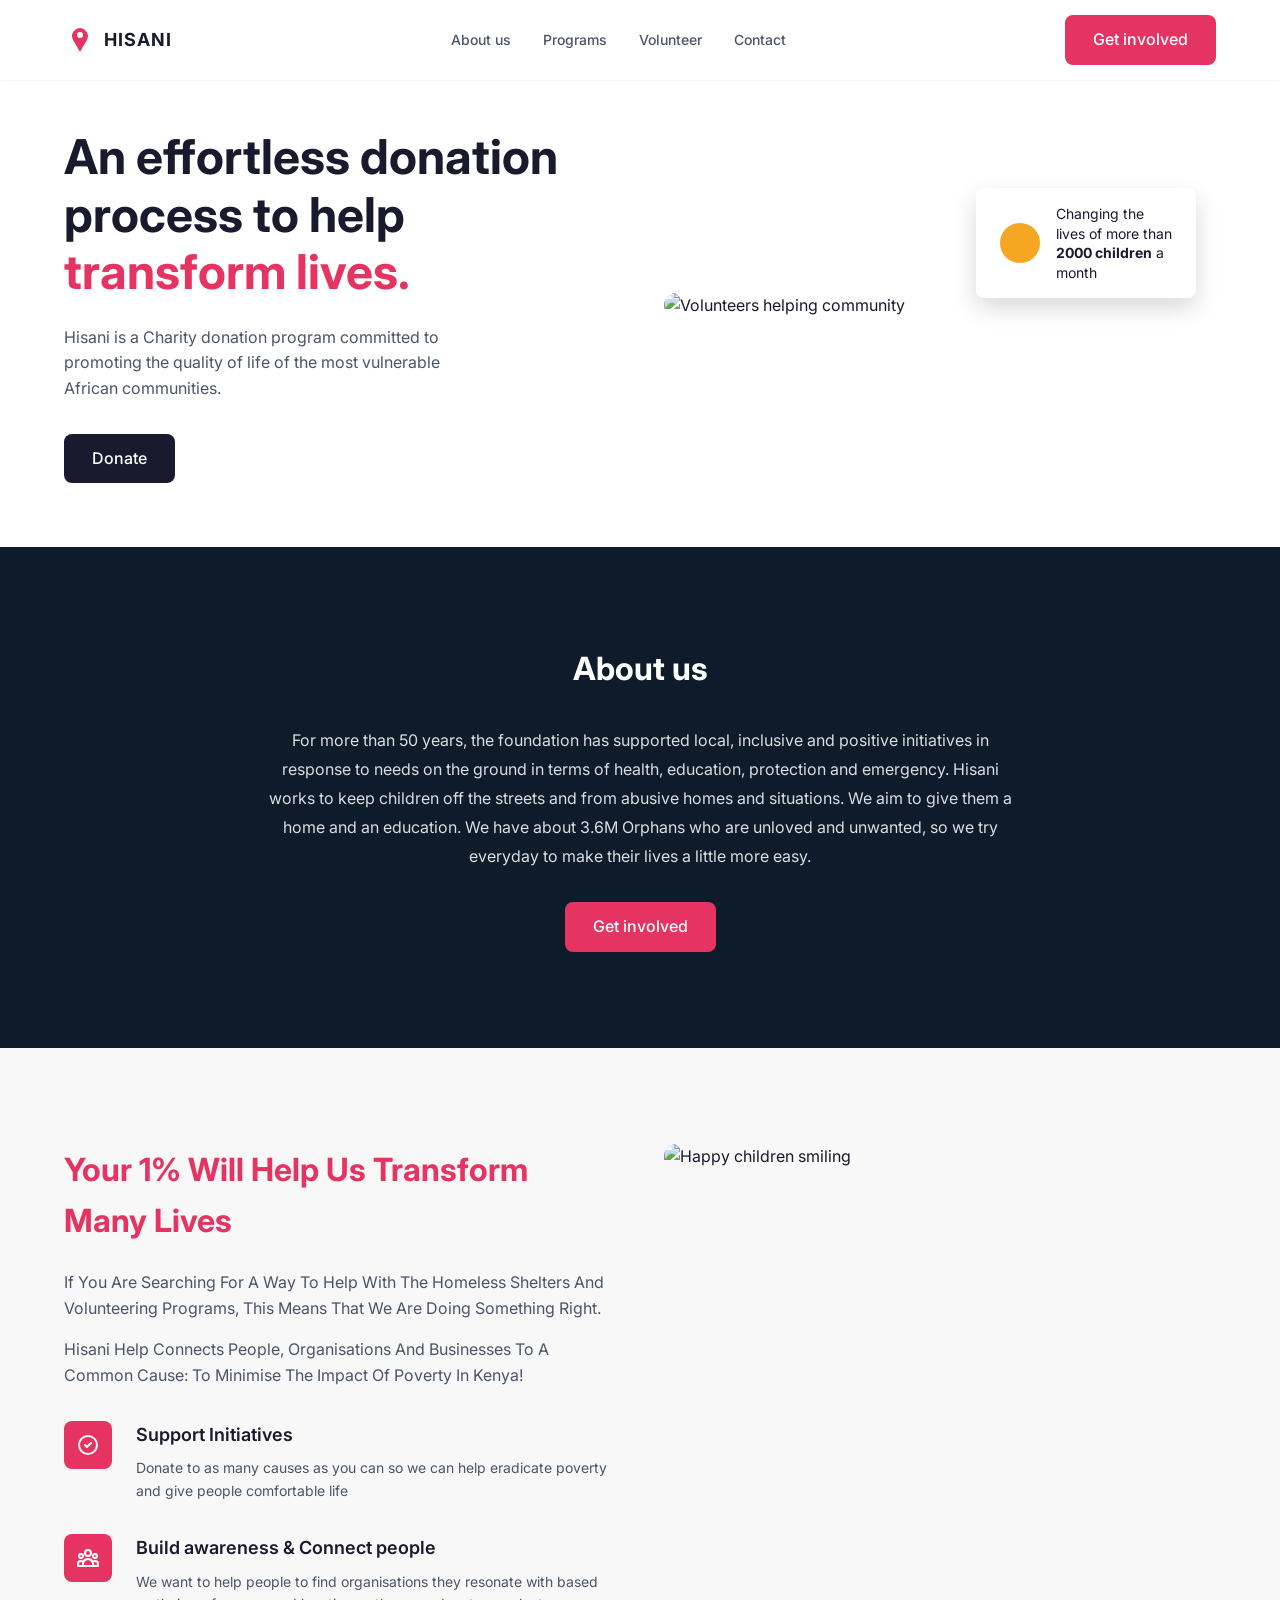
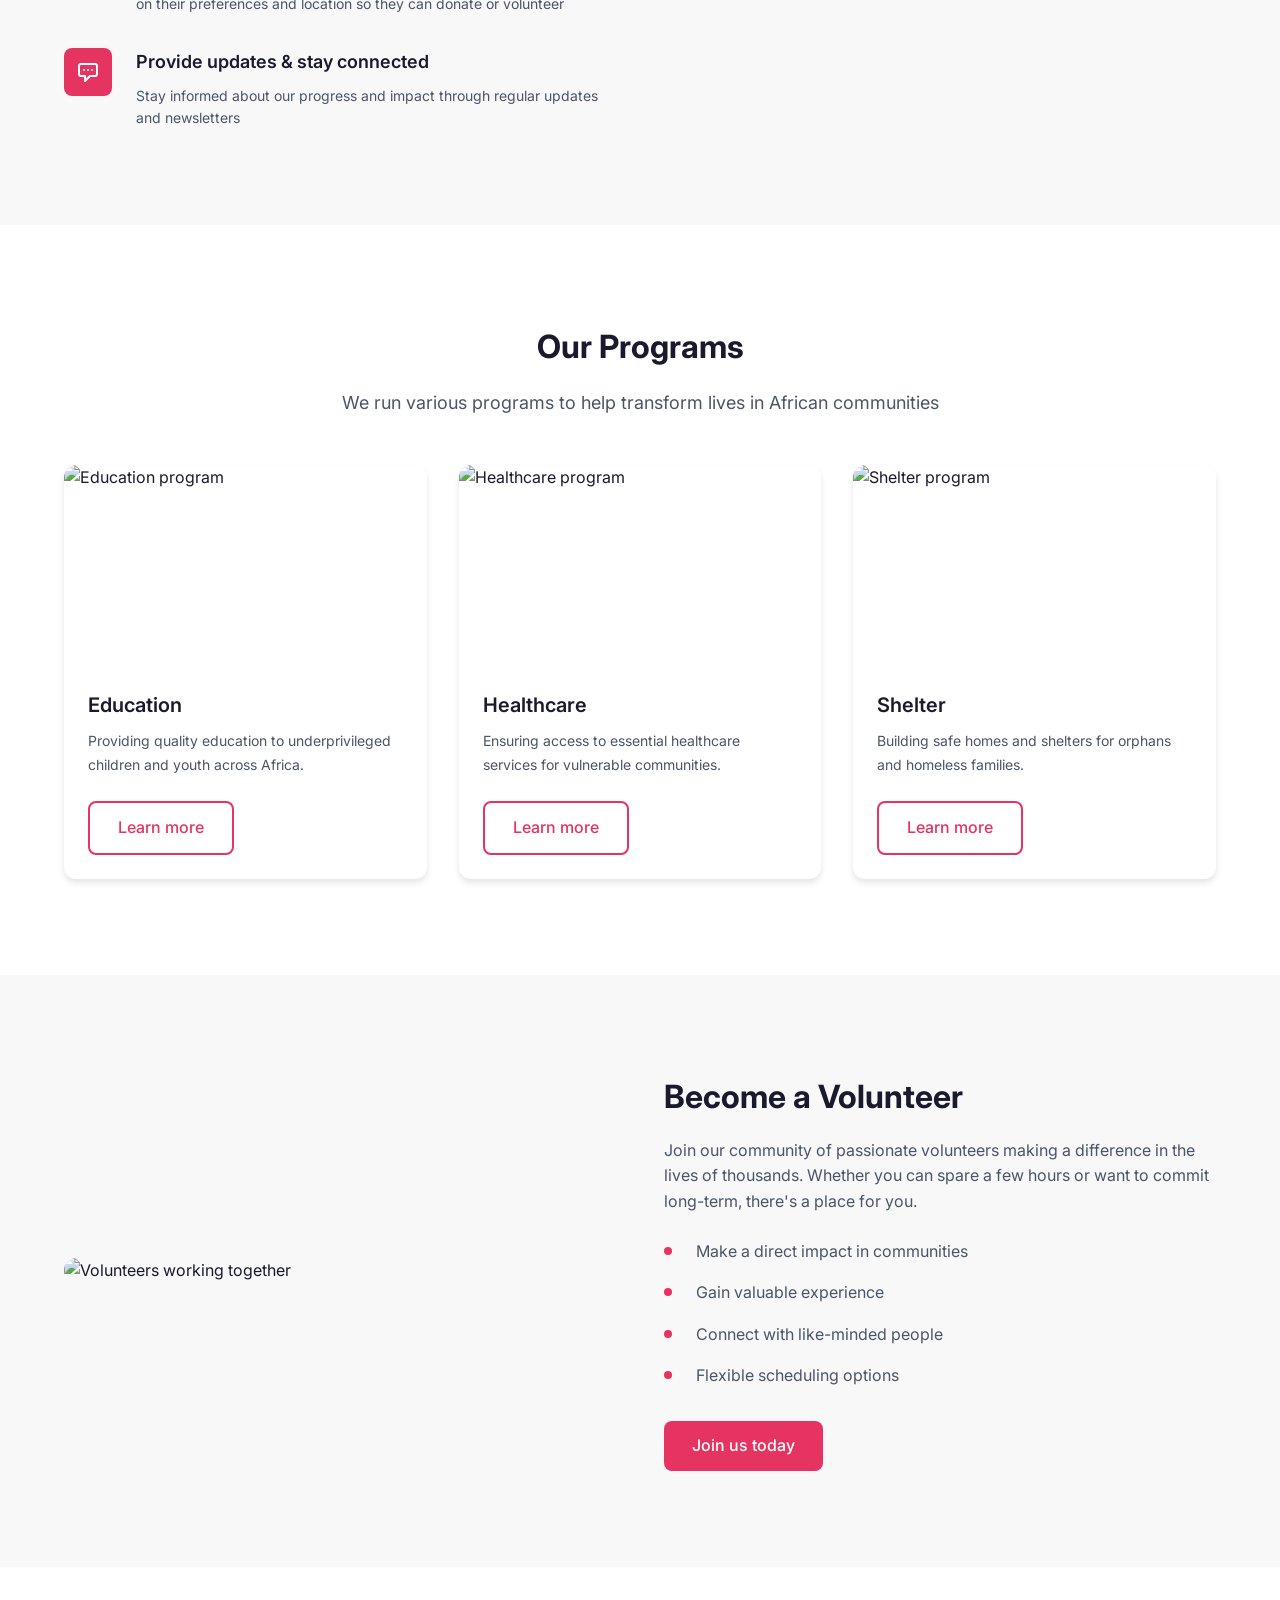
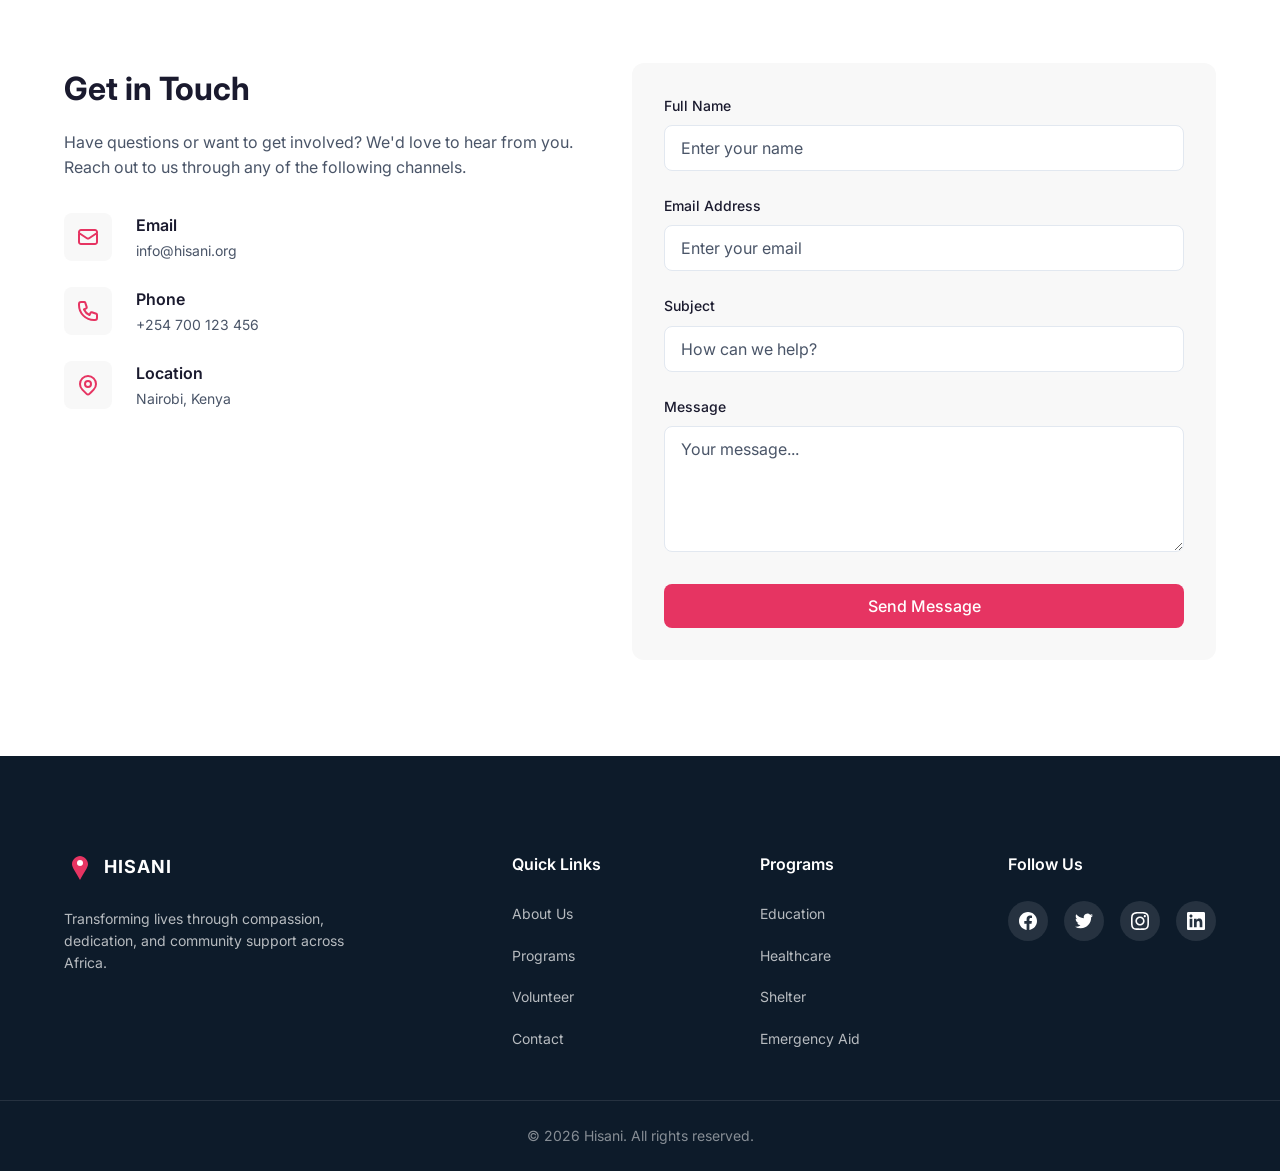
==== index.html @ 1a3b501c "initial commit" ====
<!DOCTYPE html>
<html lang="en">
<head>
  <meta charset="UTF-8">
  <meta name="viewport" content="width=device-width, initial-scale=1.0">
  <title>Hisani - Transform Lives Through Donation</title>
  <link rel="preconnect" href="https://fonts.googleapis.com">
  <link rel="preconnect" href="https://fonts.gstatic.com" crossorigin>
  <link href="https://fonts.googleapis.com/css2?family=Inter:wght@400;500;600;700&display=swap" rel="stylesheet">
  <link rel="stylesheet" href="css/styles.css">
</head>
<body>
  <header class="header">
    <div class="container header-container">
      <a href="index.html" class="logo">
        <svg class="logo-icon" width="32" height="32" viewBox="0 0 32 32" fill="none" xmlns="http://www.w3.org/2000/svg">
          <path d="M16 4C12 4 8 8 8 12C8 16 12 20 16 28C20 20 24 16 24 12C24 8 20 4 16 4Z" fill="#E63462"/>
          <circle cx="16" cy="11" r="3" fill="white"/>
        </svg>
        <span class="logo-text">HISANI</span>
      </a>
      
      <nav class="nav">
        <ul class="nav-list">
          <li><a href="about-us.html" class="nav-link">About us</a></li>
          <li><a href="programs.html" class="nav-link">Programs</a></li>
          <li><a href="volunteer.html" class="nav-link">Volunteer</a></li>
          <li><a href="contact.html" class="nav-link">Contact</a></li>
        </ul>
      </nav>
      
      <a href="contact.html" class="btn btn-primary">Get involved</a>
      
      <button class="mobile-menu-btn" aria-label="Toggle menu">
        <span></span>
        <span></span>
        <span></span>
      </button>
    </div>
  </header>

  <main>
    <section class="hero">
      <div class="container hero-container">
        <div class="hero-content">
          <h1 class="hero-title">
            An effortless donation process to help 
            <span class="text-accent">transform lives.</span>
          </h1>
          <p class="hero-description">
            Hisani is a Charity donation program committed to promoting the quality of life of the most vulnerable African communities.
          </p>
          <a href="#donate" class="btn btn-dark">Donate</a>
        </div>
        
        <div class="hero-image">
          <img src="https://images.unsplash.com/photo-1488521787991-ed7bbaae773c?w=500&h=400&fit=crop" alt="Volunteers helping community" class="hero-img">
          <div class="hero-card">
            <div class="hero-card-icon">
              <svg width="24" height="24" viewBox="0 0 24 24" fill="none" xmlns="http://www.w3.org/2000/svg">
                <path d="M12 2L15.09 8.26L22 9.27L17 14.14L18.18 21.02L12 17.77L5.82 21.02L7 14.14L2 9.27L8.91 8.26L12 2Z" fill="#F5A623"/>
              </svg>
            </div>
            <p class="hero-card-text">Changing the lives of more than <strong>2000 children</strong> a month</p>
          </div>
        </div>
      </div>
    </section>

    <section id="about" class="about">
      <div class="container about-container">
        <h2 class="about-title">About us</h2>
        <p class="about-text">
          For more than 50 years, the foundation has supported local, inclusive and positive initiatives in response to needs on the ground in terms of health, education, protection and emergency. Hisani works to keep children off the streets and from abusive homes and situations. We aim to give them a home and an education. We have about 3.6M Orphans who are unloved and unwanted, so we try everyday to make their lives a little more easy.
        </p>
        <a href="about-us.html" class="btn btn-primary">Get involved</a>
      </div>
    </section>

    <section id="impact" class="impact">
      <div class="container impact-container">
        <div class="impact-content">
          <h2 class="impact-title">
            <span class="text-accent">Your 1% Will Help Us Transform Many Lives</span>
          </h2>
          <p class="impact-description">
            If You Are Searching For A Way To Help With The Homeless Shelters And Volunteering Programs, This Means That We Are Doing Something Right.
          </p>
          <p class="impact-description">
            Hisani Help Connects People, Organisations And Businesses To A Common Cause: To Minimise The Impact Of Poverty In Kenya!
          </p>
          
          <div class="features">
            <div class="feature">
              <div class="feature-icon">
                <svg width="24" height="24" viewBox="0 0 24 24" fill="none" xmlns="http://www.w3.org/2000/svg">
                  <path d="M9 12L11 14L15 10M21 12C21 16.9706 16.9706 21 12 21C7.02944 21 3 16.9706 3 12C3 7.02944 7.02944 3 12 3C16.9706 3 21 7.02944 21 12Z" stroke="white" stroke-width="2" stroke-linecap="round" stroke-linejoin="round"/>
                </svg>
              </div>
              <div class="feature-content">
                <h3 class="feature-title">Support Initiatives</h3>
                <p class="feature-text">Donate to as many causes as you can so we can help eradicate poverty and give people comfortable life</p>
              </div>
            </div>
            
            <div class="feature">
              <div class="feature-icon">
                <svg width="24" height="24" viewBox="0 0 24 24" fill="none" xmlns="http://www.w3.org/2000/svg">
                  <path d="M17 20H22V18C22 16.3431 20.6569 15 19 15C18.0444 15 17.1931 15.4468 16.6438 16.1429M17 20H7M17 20V18C17 17.3438 16.8736 16.717 16.6438 16.1429M7 20H2V18C2 16.3431 3.34315 15 5 15C5.95561 15 6.80686 15.4468 7.35625 16.1429M7 20V18C7 17.3438 7.12642 16.717 7.35625 16.1429M7.35625 16.1429C8.0935 14.301 9.89482 13 12 13C14.1052 13 15.9065 14.301 16.6438 16.1429M15 7C15 8.65685 13.6569 10 12 10C10.3431 10 9 8.65685 9 7C9 5.34315 10.3431 4 12 4C13.6569 4 15 5.34315 15 7ZM21 10C21 11.1046 20.1046 12 19 12C17.8954 12 17 11.1046 17 10C17 8.89543 17.8954 8 19 8C20.1046 8 21 8.89543 21 10ZM7 10C7 11.1046 6.10457 12 5 12C3.89543 12 3 11.1046 3 10C3 8.89543 3.89543 8 5 8C6.10457 8 7 8.89543 7 10Z" stroke="white" stroke-width="2" stroke-linecap="round" stroke-linejoin="round"/>
                </svg>
              </div>
              <div class="feature-content">
                <h3 class="feature-title">Build awareness & Connect people</h3>
                <p class="feature-text">We want to help people to find organisations they resonate with based on their preferences and location so they can donate or volunteer</p>
              </div>
            </div>
            
            <div class="feature">
              <div class="feature-icon">
                <svg width="24" height="24" viewBox="0 0 24 24" fill="none" xmlns="http://www.w3.org/2000/svg">
                  <path d="M8 10H8.01M12 10H12.01M16 10H16.01M9 16H5C3.89543 16 3 15.1046 3 14V6C3 4.89543 3.89543 4 5 4H19C20.1046 4 21 4.89543 21 6V14C21 15.1046 20.1046 16 19 16H14L9 21V16Z" stroke="white" stroke-width="2" stroke-linecap="round" stroke-linejoin="round"/>
                </svg>
              </div>
              <div class="feature-content">
                <h3 class="feature-title">Provide updates & stay connected</h3>
                <p class="feature-text">Stay informed about our progress and impact through regular updates and newsletters</p>
              </div>
            </div>
          </div>
        </div>
        
        <div class="impact-image">
          <img src="https://images.unsplash.com/photo-1542810634-71277d95dcbb?w=500&h=600&fit=crop" alt="Happy children smiling" class="impact-img">
        </div>
      </div>
    </section>

    <section id="programs" class="programs">
      <div class="container">
        <h2 class="section-title text-center">Our Programs</h2>
        <p class="section-subtitle text-center">We run various programs to help transform lives in African communities</p>
        
        <div class="programs-grid">
          <div class="program-card">
            <div class="program-image">
              <img src="https://images.unsplash.com/photo-1497486751825-1233686d5d80?w=400&h=300&fit=crop" alt="Education program">
            </div>
            <div class="program-content">
              <h3 class="program-title">Education</h3>
              <p class="program-text">Providing quality education to underprivileged children and youth across Africa.</p>
              <a href="programs.html#education" class="btn btn-outline">Learn more</a>
            </div>
          </div>
          
          <div class="program-card">
            <div class="program-image">
              <img src="https://images.unsplash.com/photo-1576091160550-2173dba999ef?w=400&h=300&fit=crop" alt="Healthcare program">
            </div>
            <div class="program-content">
              <h3 class="program-title">Healthcare</h3>
              <p class="program-text">Ensuring access to essential healthcare services for vulnerable communities.</p>
              <a href="programs.html#healthcare" class="btn btn-outline">Learn more</a>
            </div>
          </div>
          
          <div class="program-card">
            <div class="program-image">
              <img src="https://images.unsplash.com/photo-1559027615-cd4628902d4a?w=400&h=300&fit=crop" alt="Shelter program">
            </div>
            <div class="program-content">
              <h3 class="program-title">Shelter</h3>
              <p class="program-text">Building safe homes and shelters for orphans and homeless families.</p>
              <a href="programs.html#shelter" class="btn btn-outline">Learn more</a>
            </div>
          </div>
        </div>
      </div>
    </section>

    <section id="volunteer" class="volunteer">
      <div class="container volunteer-container">
        <div class="volunteer-image">
          <img src="https://images.unsplash.com/photo-1559027615-cd4628902d4a?w=500&h=400&fit=crop" alt="Volunteers working together">
        </div>
        <div class="volunteer-content">
          <h2 class="section-title">Become a Volunteer</h2>
          <p class="volunteer-text">
            Join our community of passionate volunteers making a difference in the lives of thousands. Whether you can spare a few hours or want to commit long-term, there's a place for you.
          </p>
          <ul class="volunteer-benefits">
            <li>Make a direct impact in communities</li>
            <li>Gain valuable experience</li>
            <li>Connect with like-minded people</li>
            <li>Flexible scheduling options</li>
          </ul>
          <a href="volunteer.html" class="btn btn-primary">Join us today</a>
        </div>
      </div>
    </section>

    <section id="contact" class="contact">
      <div class="container contact-container">
        <div class="contact-info">
          <h2 class="section-title">Get in Touch</h2>
          <p class="contact-text">
            Have questions or want to get involved? We'd love to hear from you. Reach out to us through any of the following channels.
          </p>
          
          <div class="contact-details">
            <div class="contact-item">
              <div class="contact-icon">
                <svg width="24" height="24" viewBox="0 0 24 24" fill="none" xmlns="http://www.w3.org/2000/svg">
                  <path d="M3 8L10.89 13.26C11.2187 13.4793 11.6049 13.5963 12 13.5963C12.3951 13.5963 12.7813 13.4793 13.11 13.26L21 8M5 19H19C19.5304 19 20.0391 18.7893 20.4142 18.4142C20.7893 18.0391 21 17.5304 21 17V7C21 6.46957 20.7893 5.96086 20.4142 5.58579C20.0391 5.21071 19.5304 5 19 5H5C4.46957 5 3.96086 5.21071 3.58579 5.58579C3.21071 5.96086 3 6.46957 3 7V17C3 17.5304 3.21071 18.0391 3.58579 18.4142C3.96086 18.7893 4.46957 19 5 19Z" stroke="#E63462" stroke-width="2" stroke-linecap="round" stroke-linejoin="round"/>
                </svg>
              </div>
              <div>
                <h4>Email</h4>
                <p>info@hisani.org</p>
              </div>
            </div>
            
            <div class="contact-item">
              <div class="contact-icon">
                <svg width="24" height="24" viewBox="0 0 24 24" fill="none" xmlns="http://www.w3.org/2000/svg">
                  <path d="M3 5C3 3.89543 3.89543 3 5 3H8.27924C8.70967 3 9.09181 3.27543 9.22792 3.68377L10.7257 8.17721C10.8831 8.64932 10.6694 9.16531 10.2243 9.38787L7.96701 10.5165C9.06925 12.9612 11.0388 14.9308 13.4835 16.033L14.6121 13.7757C14.8347 13.3306 15.3507 13.1169 15.8228 13.2743L20.3162 14.7721C20.7246 14.9082 21 15.2903 21 15.7208V19C21 20.1046 20.1046 21 19 21H18C9.71573 21 3 14.2843 3 6V5Z" stroke="#E63462" stroke-width="2" stroke-linecap="round" stroke-linejoin="round"/>
                </svg>
              </div>
              <div>
                <h4>Phone</h4>
                <p>+254 700 123 456</p>
              </div>
            </div>
            
            <div class="contact-item">
              <div class="contact-icon">
                <svg width="24" height="24" viewBox="0 0 24 24" fill="none" xmlns="http://www.w3.org/2000/svg">
                  <path d="M17.6569 16.6569C16.7202 17.5935 14.7616 19.5521 13.4138 20.8999C12.6327 21.681 11.3677 21.6814 10.5866 20.9003C9.26234 19.576 7.34159 17.6553 6.34315 16.6569C3.21895 13.5327 3.21895 8.46734 6.34315 5.34315C9.46734 2.21895 14.5327 2.21895 17.6569 5.34315C20.781 8.46734 20.781 13.5327 17.6569 16.6569Z" stroke="#E63462" stroke-width="2" stroke-linecap="round" stroke-linejoin="round"/>
                  <path d="M15 11C15 12.6569 13.6569 14 12 14C10.3431 14 9 12.6569 9 11C9 9.34315 10.3431 8 12 8C13.6569 8 15 9.34315 15 11Z" stroke="#E63462" stroke-width="2" stroke-linecap="round" stroke-linejoin="round"/>
                </svg>
              </div>
              <div>
                <h4>Location</h4>
                <p>Nairobi, Kenya</p>
              </div>
            </div>
          </div>
        </div>
        
        <div class="contact-form-wrapper">
          <form class="contact-form" id="contact-form">
            <div class="form-group">
              <label for="name">Full Name</label>
              <input type="text" id="name" name="name" placeholder="Enter your name" required>
            </div>
            
            <div class="form-group">
              <label for="email">Email Address</label>
              <input type="email" id="email" name="email" placeholder="Enter your email" required>
            </div>
            
            <div class="form-group">
              <label for="subject">Subject</label>
              <input type="text" id="subject" name="subject" placeholder="How can we help?">
            </div>
            
            <div class="form-group">
              <label for="message">Message</label>
              <textarea id="message" name="message" rows="5" placeholder="Your message..." required></textarea>
            </div>
            
            <button type="submit" class="btn btn-primary btn-full">Send Message</button>
          </form>
        </div>
      </div>
    </section>
  </main>

  <footer class="footer">
    <div class="container footer-container">
      <div class="footer-brand">
        <a href="index.html" class="logo">
          <svg class="logo-icon" width="32" height="32" viewBox="0 0 32 32" fill="none" xmlns="http://www.w3.org/2000/svg">
            <path d="M16 4C12 4 8 8 8 12C8 16 12 20 16 28C20 20 24 16 24 12C24 8 20 4 16 4Z" fill="#E63462"/>
            <circle cx="16" cy="11" r="3" fill="white"/>
          </svg>
          <span class="logo-text">HISANI</span>
        </a>
        <p class="footer-description">
          Transforming lives through compassion, dedication, and community support across Africa.
        </p>
      </div>
      
      <div class="footer-links">
        <h4>Quick Links</h4>
        <ul>
          <li><a href="about-us.html">About Us</a></li>
          <li><a href="programs.html">Programs</a></li>
          <li><a href="volunteer.html">Volunteer</a></li>
          <li><a href="contact.html">Contact</a></li>
        </ul>
      </div>
      
      <div class="footer-links">
        <h4>Programs</h4>
        <ul>
          <li><a href="programs.html#education">Education</a></li>
          <li><a href="programs.html#healthcare">Healthcare</a></li>
          <li><a href="programs.html#shelter">Shelter</a></li>
          <li><a href="programs.html#emergency">Emergency Aid</a></li>
        </ul>
      </div>
      
      <div class="footer-social">
        <h4>Follow Us</h4>
        <div class="social-links">
          <a href="#" aria-label="Facebook">
            <svg width="24" height="24" viewBox="0 0 24 24" fill="currentColor">
              <path d="M24 12.073c0-6.627-5.373-12-12-12s-12 5.373-12 12c0 5.99 4.388 10.954 10.125 11.854v-8.385H7.078v-3.47h3.047V9.43c0-3.007 1.792-4.669 4.533-4.669 1.312 0 2.686.235 2.686.235v2.953H15.83c-1.491 0-1.956.925-1.956 1.874v2.25h3.328l-.532 3.47h-2.796v8.385C19.612 23.027 24 18.062 24 12.073z"/>
            </svg>
          </a>
          <a href="#" aria-label="Twitter">
            <svg width="24" height="24" viewBox="0 0 24 24" fill="currentColor">
              <path d="M23.953 4.57a10 10 0 01-2.825.775 4.958 4.958 0 002.163-2.723c-.951.555-2.005.959-3.127 1.184a4.92 4.92 0 00-8.384 4.482C7.69 8.095 4.067 6.13 1.64 3.162a4.822 4.822 0 00-.666 2.475c0 1.71.87 3.213 2.188 4.096a4.904 4.904 0 01-2.228-.616v.06a4.923 4.923 0 003.946 4.827 4.996 4.996 0 01-2.212.085 4.936 4.936 0 004.604 3.417 9.867 9.867 0 01-6.102 2.105c-.39 0-.779-.023-1.17-.067a13.995 13.995 0 007.557 2.209c9.053 0 13.998-7.496 13.998-13.985 0-.21 0-.42-.015-.63A9.935 9.935 0 0024 4.59z"/>
            </svg>
          </a>
          <a href="#" aria-label="Instagram">
            <svg width="24" height="24" viewBox="0 0 24 24" fill="currentColor">
              <path d="M12 2.163c3.204 0 3.584.012 4.85.07 3.252.148 4.771 1.691 4.919 4.919.058 1.265.069 1.645.069 4.849 0 3.205-.012 3.584-.069 4.849-.149 3.225-1.664 4.771-4.919 4.919-1.266.058-1.644.07-4.85.07-3.204 0-3.584-.012-4.849-.07-3.26-.149-4.771-1.699-4.919-4.92-.058-1.265-.07-1.644-.07-4.849 0-3.204.013-3.583.07-4.849.149-3.227 1.664-4.771 4.919-4.919 1.266-.057 1.645-.069 4.849-.069zm0-2.163c-3.259 0-3.667.014-4.947.072-4.358.2-6.78 2.618-6.98 6.98-.059 1.281-.073 1.689-.073 4.948 0 3.259.014 3.668.072 4.948.2 4.358 2.618 6.78 6.98 6.98 1.281.058 1.689.072 4.948.072 3.259 0 3.668-.014 4.948-.072 4.354-.2 6.782-2.618 6.979-6.98.059-1.28.073-1.689.073-4.948 0-3.259-.014-3.667-.072-4.947-.196-4.354-2.617-6.78-6.979-6.98-1.281-.059-1.69-.073-4.949-.073zm0 5.838c-3.403 0-6.162 2.759-6.162 6.162s2.759 6.163 6.162 6.163 6.162-2.759 6.162-6.163c0-3.403-2.759-6.162-6.162-6.162zm0 10.162c-2.209 0-4-1.79-4-4 0-2.209 1.791-4 4-4s4 1.791 4 4c0 2.21-1.791 4-4 4zm6.406-11.845c-.796 0-1.441.645-1.441 1.44s.645 1.44 1.441 1.44c.795 0 1.439-.645 1.439-1.44s-.644-1.44-1.439-1.44z"/>
            </svg>
          </a>
          <a href="#" aria-label="LinkedIn">
            <svg width="24" height="24" viewBox="0 0 24 24" fill="currentColor">
              <path d="M20.447 20.452h-3.554v-5.569c0-1.328-.027-3.037-1.852-3.037-1.853 0-2.136 1.445-2.136 2.939v5.667H9.351V9h3.414v1.561h.046c.477-.9 1.637-1.85 3.37-1.85 3.601 0 4.267 2.37 4.267 5.455v6.286zM5.337 7.433c-1.144 0-2.063-.926-2.063-2.065 0-1.138.92-2.063 2.063-2.063 1.14 0 2.064.925 2.064 2.063 0 1.139-.925 2.065-2.064 2.065zm1.782 13.019H3.555V9h3.564v11.452zM22.225 0H1.771C.792 0 0 .774 0 1.729v20.542C0 23.227.792 24 1.771 24h20.451C23.2 24 24 23.227 24 22.271V1.729C24 .774 23.2 0 22.222 0h.003z"/>
            </svg>
          </a>
        </div>
      </div>
    </div>
    
    <div class="footer-bottom">
      <div class="container">
        <p>&copy; 2026 Hisani. All rights reserved.</p>
      </div>
    </div>
  </footer>

  <script src="js/main.js"></script>
</body>
</html>
---- css/styles.css ----
:root {
  
  --color-primary: #E63462;
  --color-primary-hover: #d42a56;
  --color-dark: #0D1B2A;
  --color-dark-secondary: #1A1A2E;
  --color-white: #FFFFFF;
  --color-off-white: #F8F8F8;
  --color-gray: #4A5568;
  --color-gray-light: #E2E8F0;
  --color-gold: #F5A623;
  
  
  --font-family: 'Inter', -apple-system, BlinkMacSystemFont, 'Segoe UI', Roboto, sans-serif;
  --font-size-base: 16px;
  --font-size-sm: 0.875rem;
  --font-size-lg: 1.125rem;
  --font-size-xl: 1.25rem;
  --font-size-2xl: 1.5rem;
  --font-size-3xl: 2rem;
  --font-size-4xl: 2.5rem;
  --font-size-5xl: 3rem;
  
  
  --spacing-xs: 0.5rem;
  --spacing-sm: 1rem;
  --spacing-md: 1.5rem;
  --spacing-lg: 2rem;
  --spacing-xl: 3rem;
  --spacing-2xl: 4rem;
  --spacing-3xl: 6rem;
  
  
  --container-max-width: 1200px;
  --header-height: 80px;
  
  
  --transition-fast: 0.2s ease;
  --transition-normal: 0.3s ease;
  
  
  --shadow-sm: 0 1px 2px rgba(0, 0, 0, 0.05);
  --shadow-md: 0 4px 6px rgba(0, 0, 0, 0.1);
  --shadow-lg: 0 10px 25px rgba(0, 0, 0, 0.15);
  
  
  --radius-sm: 4px;
  --radius-md: 8px;
  --radius-lg: 12px;
  --radius-xl: 20px;
  --radius-full: 9999px;
}


*,
*::before,
*::after {
  box-sizing: border-box;
  margin: 0;
  padding: 0;
}

html {
  scroll-behavior: smooth;
  font-size: var(--font-size-base);
}

body {
  font-family: var(--font-family);
  font-size: var(--font-size-base);
  line-height: 1.6;
  color: var(--color-dark-secondary);
  background-color: var(--color-white);
  -webkit-font-smoothing: antialiased;
  -moz-osx-font-smoothing: grayscale;
}

img {
  max-width: 100%;
  height: auto;
  display: block;
}

a {
  text-decoration: none;
  color: inherit;
  transition: color var(--transition-fast);
}

ul {
  list-style: none;
}

button {
  cursor: pointer;
  border: none;
  background: none;
  font-family: inherit;
}

input,
textarea {
  font-family: inherit;
  font-size: inherit;
}


.container {
  width: 100%;
  max-width: var(--container-max-width);
  margin: 0 auto;
  padding: 0 var(--spacing-md);
}

.text-accent {
  color: var(--color-primary);
}

.text-center {
  text-align: center;
}

.section-title {
  font-size: var(--font-size-3xl);
  font-weight: 700;
  margin-bottom: var(--spacing-sm);
  color: var(--color-dark-secondary);
}

.section-subtitle {
  font-size: var(--font-size-lg);
  color: var(--color-gray);
  margin-bottom: var(--spacing-xl);
}


.btn {
  display: inline-flex;
  align-items: center;
  justify-content: center;
  padding: 0.75rem 1.75rem;
  font-size: var(--font-size-base);
  font-weight: 500;
  border-radius: var(--radius-md);
  transition: all var(--transition-fast);
  white-space: nowrap;
}

.btn-primary {
  background-color: var(--color-primary);
  color: var(--color-white);
}

.btn-primary:hover {
  background-color: var(--color-primary-hover);
  transform: translateY(-2px);
}

.btn-dark {
  background-color: var(--color-dark-secondary);
  color: var(--color-white);
}

.btn-dark:hover {
  background-color: var(--color-dark);
  transform: translateY(-2px);
}

.btn-outline {
  background-color: transparent;
  border: 2px solid var(--color-primary);
  color: var(--color-primary);
}

.btn-outline:hover {
  background-color: var(--color-primary);
  color: var(--color-white);
}

.btn-full {
  width: 100%;
}


.header {
  position: fixed;
  top: 0;
  left: 0;
  right: 0;
  height: var(--header-height);
  background-color: var(--color-white);
  box-shadow: var(--shadow-sm);
  z-index: 1000;
}

.header-container {
  display: flex;
  align-items: center;
  justify-content: space-between;
  height: 100%;
}

.logo {
  display: flex;
  align-items: center;
  gap: var(--spacing-xs);
}

.logo-icon {
  width: 32px;
  height: 32px;
}

.logo-text {
  font-size: var(--font-size-lg);
  font-weight: 700;
  color: var(--color-dark-secondary);
  letter-spacing: 1px;
}

.nav {
  display: none;
}

.nav-list {
  display: flex;
  align-items: center;
  gap: var(--spacing-lg);
}

.nav-link {
  font-size: var(--font-size-sm);
  font-weight: 500;
  color: var(--color-gray);
  transition: color var(--transition-fast);
}

.nav-link:hover {
  color: var(--color-primary);
}

.header .btn {
  display: none;
}


.mobile-menu-btn {
  display: flex;
  flex-direction: column;
  gap: 5px;
  padding: 5px;
}

.mobile-menu-btn span {
  display: block;
  width: 25px;
  height: 2px;
  background-color: var(--color-dark-secondary);
  transition: all var(--transition-fast);
}

.mobile-menu-btn.active span:nth-child(1) {
  transform: rotate(45deg) translate(5px, 5px);
}

.mobile-menu-btn.active span:nth-child(2) {
  opacity: 0;
}

.mobile-menu-btn.active span:nth-child(3) {
  transform: rotate(-45deg) translate(5px, -5px);
}


.nav.active {
  display: block;
  position: absolute;
  top: var(--header-height);
  left: 0;
  right: 0;
  background-color: var(--color-white);
  box-shadow: var(--shadow-md);
  padding: var(--spacing-md);
}

.nav.active .nav-list {
  flex-direction: column;
  gap: var(--spacing-sm);
}

.nav.active .nav-link {
  display: block;
  padding: var(--spacing-sm);
  font-size: var(--font-size-base);
}


.hero {
  padding-top: calc(var(--header-height) + var(--spacing-xl));
  padding-bottom: var(--spacing-2xl);
  background-color: var(--color-white);
}

.hero-container {
  display: flex;
  flex-direction: column;
  gap: var(--spacing-xl);
}

.hero-content {
  text-align: center;
}

.hero-title {
  font-size: var(--font-size-3xl);
  font-weight: 700;
  line-height: 1.2;
  margin-bottom: var(--spacing-md);
  color: var(--color-dark-secondary);
}

.hero-description {
  font-size: var(--font-size-base);
  color: var(--color-gray);
  margin-bottom: var(--spacing-lg);
  max-width: 400px;
  margin-left: auto;
  margin-right: auto;
}

.hero-image {
  position: relative;
}

.hero-img {
  width: 100%;
  border-radius: var(--radius-lg);
  object-fit: cover;
}

.hero-card {
  position: absolute;
  bottom: -20px;
  right: 10px;
  background-color: var(--color-white);
  padding: var(--spacing-sm) var(--spacing-md);
  border-radius: var(--radius-md);
  box-shadow: var(--shadow-lg);
  display: flex;
  align-items: center;
  gap: var(--spacing-sm);
  max-width: 220px;
}

.hero-card-icon {
  flex-shrink: 0;
  width: 40px;
  height: 40px;
  background-color: var(--color-gold);
  border-radius: var(--radius-full);
  display: flex;
  align-items: center;
  justify-content: center;
}

.hero-card-icon svg {
  width: 20px;
  height: 20px;
}

.hero-card-text {
  font-size: var(--font-size-sm);
  color: var(--color-dark-secondary);
  line-height: 1.4;
}


.about {
  background-color: var(--color-dark);
  padding: var(--spacing-3xl) 0;
  text-align: center;
}

.about-container {
  max-width: 800px;
}

.about-title {
  font-size: var(--font-size-2xl);
  font-weight: 700;
  color: var(--color-white);
  margin-bottom: var(--spacing-lg);
}

.about-text {
  font-size: var(--font-size-base);
  color: rgba(255, 255, 255, 0.85);
  line-height: 1.8;
  margin-bottom: var(--spacing-lg);
}


.impact {
  padding: var(--spacing-3xl) 0;
  background-color: var(--color-off-white);
}

.impact-container {
  display: flex;
  flex-direction: column;
  gap: var(--spacing-xl);
}

.impact-title {
  font-size: var(--font-size-2xl);
  font-weight: 700;
  margin-bottom: var(--spacing-md);
}

.impact-description {
  font-size: var(--font-size-base);
  color: var(--color-gray);
  margin-bottom: var(--spacing-sm);
}

.features {
  margin-top: var(--spacing-lg);
  display: flex;
  flex-direction: column;
  gap: var(--spacing-lg);
}

.feature {
  display: flex;
  gap: var(--spacing-md);
}

.feature-icon {
  flex-shrink: 0;
  width: 48px;
  height: 48px;
  background-color: var(--color-primary);
  border-radius: var(--radius-md);
  display: flex;
  align-items: center;
  justify-content: center;
}

.feature-icon svg {
  width: 24px;
  height: 24px;
}

.feature-title {
  font-size: var(--font-size-lg);
  font-weight: 600;
  color: var(--color-dark-secondary);
  margin-bottom: var(--spacing-xs);
}

.feature-text {
  font-size: var(--font-size-sm);
  color: var(--color-gray);
  line-height: 1.6;
}

.impact-image {
  order: -1;
}

.impact-img {
  width: 100%;
  border-radius: var(--radius-lg);
  object-fit: cover;
}


.programs {
  padding: var(--spacing-3xl) 0;
  background-color: var(--color-white);
}

.programs-grid {
  display: grid;
  gap: var(--spacing-lg);
}

.program-card {
  background-color: var(--color-white);
  border-radius: var(--radius-lg);
  overflow: hidden;
  box-shadow: var(--shadow-md);
  transition: transform var(--transition-normal), box-shadow var(--transition-normal);
}

.program-card:hover {
  transform: translateY(-5px);
  box-shadow: var(--shadow-lg);
}

.program-image img {
  width: 100%;
  height: 200px;
  object-fit: cover;
}

.program-content {
  padding: var(--spacing-md);
}

.program-title {
  font-size: var(--font-size-xl);
  font-weight: 600;
  color: var(--color-dark-secondary);
  margin-bottom: var(--spacing-xs);
}

.program-text {
  font-size: var(--font-size-sm);
  color: var(--color-gray);
  margin-bottom: var(--spacing-md);
}


.volunteer {
  padding: var(--spacing-3xl) 0;
  background-color: var(--color-off-white);
}

.volunteer-container {
  display: flex;
  flex-direction: column;
  gap: var(--spacing-xl);
}

.volunteer-image img {
  width: 100%;
  border-radius: var(--radius-lg);
  object-fit: cover;
}

.volunteer-text {
  font-size: var(--font-size-base);
  color: var(--color-gray);
  margin-bottom: var(--spacing-md);
}

.volunteer-benefits {
  margin-bottom: var(--spacing-lg);
}

.volunteer-benefits li {
  position: relative;
  padding-left: var(--spacing-lg);
  margin-bottom: var(--spacing-sm);
  color: var(--color-gray);
}

.volunteer-benefits li::before {
  content: "";
  position: absolute;
  left: 0;
  top: 8px;
  width: 8px;
  height: 8px;
  background-color: var(--color-primary);
  border-radius: var(--radius-full);
}


.contact {
  padding: var(--spacing-3xl) 0;
  background-color: var(--color-white);
}

.contact-container {
  display: flex;
  flex-direction: column;
  gap: var(--spacing-xl);
}

.contact-text {
  font-size: var(--font-size-base);
  color: var(--color-gray);
  margin-bottom: var(--spacing-lg);
}

.contact-details {
  display: flex;
  flex-direction: column;
  gap: var(--spacing-md);
}

.contact-item {
  display: flex;
  align-items: flex-start;
  gap: var(--spacing-md);
}

.contact-icon {
  flex-shrink: 0;
  width: 48px;
  height: 48px;
  background-color: var(--color-off-white);
  border-radius: var(--radius-md);
  display: flex;
  align-items: center;
  justify-content: center;
}

.contact-item h4 {
  font-size: var(--font-size-base);
  font-weight: 600;
  color: var(--color-dark-secondary);
  margin-bottom: 2px;
}

.contact-item p {
  font-size: var(--font-size-sm);
  color: var(--color-gray);
}


.contact-form-wrapper {
  background-color: var(--color-off-white);
  padding: var(--spacing-lg);
  border-radius: var(--radius-lg);
}

.form-group {
  margin-bottom: var(--spacing-md);
}

.form-group label {
  display: block;
  font-size: var(--font-size-sm);
  font-weight: 500;
  color: var(--color-dark-secondary);
  margin-bottom: var(--spacing-xs);
}

.form-group input,
.form-group textarea {
  width: 100%;
  padding: 0.75rem 1rem;
  border: 1px solid var(--color-gray-light);
  border-radius: var(--radius-md);
  background-color: var(--color-white);
  transition: border-color var(--transition-fast), box-shadow var(--transition-fast);
}

.form-group input:focus,
.form-group textarea:focus {
  outline: none;
  border-color: var(--color-primary);
  box-shadow: 0 0 0 3px rgba(230, 52, 98, 0.1);
}

.form-group input::placeholder,
.form-group textarea::placeholder {
  color: var(--color-gray);
}

.form-group textarea {
  resize: vertical;
  min-height: 120px;
}


.footer {
  background-color: var(--color-dark);
  padding-top: var(--spacing-3xl);
}

.footer-container {
  display: grid;
  gap: var(--spacing-xl);
}

.footer-brand .logo-text {
  color: var(--color-white);
}

.footer-description {
  font-size: var(--font-size-sm);
  color: rgba(255, 255, 255, 0.7);
  margin-top: var(--spacing-md);
  max-width: 300px;
}

.footer-links h4,
.footer-social h4 {
  font-size: var(--font-size-base);
  font-weight: 600;
  color: var(--color-white);
  margin-bottom: var(--spacing-md);
}

.footer-links ul {
  display: flex;
  flex-direction: column;
  gap: var(--spacing-sm);
}

.footer-links a {
  font-size: var(--font-size-sm);
  color: rgba(255, 255, 255, 0.7);
  transition: color var(--transition-fast);
}

.footer-links a:hover {
  color: var(--color-primary);
}

.social-links {
  display: flex;
  gap: var(--spacing-sm);
}

.social-links a {
  width: 40px;
  height: 40px;
  background-color: rgba(255, 255, 255, 0.1);
  border-radius: var(--radius-full);
  display: flex;
  align-items: center;
  justify-content: center;
  color: var(--color-white);
  transition: background-color var(--transition-fast);
}

.social-links a:hover {
  background-color: var(--color-primary);
}

.social-links svg {
  width: 18px;
  height: 18px;
}

.footer-bottom {
  margin-top: var(--spacing-xl);
  padding: var(--spacing-md) 0;
  border-top: 1px solid rgba(255, 255, 255, 0.1);
}

.footer-bottom p {
  font-size: var(--font-size-sm);
  color: rgba(255, 255, 255, 0.5);
  text-align: center;
}


.page-hero {
  padding-top: calc(var(--header-height) + var(--spacing-3xl));
  padding-bottom: var(--spacing-3xl);
  background-color: var(--color-dark);
  text-align: center;
}

.page-hero-title {
  font-size: var(--font-size-4xl);
  font-weight: 700;
  color: var(--color-white);
  margin-bottom: var(--spacing-sm);
}

.page-hero-subtitle {
  font-size: var(--font-size-lg);
  color: rgba(255, 255, 255, 0.8);
  max-width: 600px;
  margin: 0 auto;
}


.about-intro {
  padding: var(--spacing-3xl) 0;
  background-color: var(--color-white);
}

.about-intro-container {
  display: flex;
  flex-direction: column;
  gap: var(--spacing-xl);
}

.about-intro-image img {
  width: 100%;
  border-radius: var(--radius-lg);
  object-fit: cover;
}

.about-intro-content p {
  color: var(--color-gray);
  margin-bottom: var(--spacing-md);
  line-height: 1.8;
}


.mission-vision {
  padding: var(--spacing-3xl) 0;
  background-color: var(--color-off-white);
}

.mission-vision-grid {
  display: grid;
  gap: var(--spacing-lg);
}

.mission-card {
  background-color: var(--color-white);
  padding: var(--spacing-lg);
  border-radius: var(--radius-lg);
  text-align: center;
  box-shadow: var(--shadow-sm);
}

.mission-icon {
  margin-bottom: var(--spacing-md);
}

.mission-card h3 {
  font-size: var(--font-size-xl);
  color: var(--color-dark-secondary);
  margin-bottom: var(--spacing-sm);
}

.mission-card p {
  color: var(--color-gray);
  line-height: 1.7;
}


.stats {
  padding: var(--spacing-3xl) 0;
  background-color: var(--color-primary);
}

.stats .section-title {
  color: var(--color-white);
}

.stats-grid {
  display: grid;
  grid-template-columns: repeat(2, 1fr);
  gap: var(--spacing-lg);
  margin-top: var(--spacing-xl);
}

.stat-item {
  text-align: center;
}

.stat-number {
  display: block;
  font-size: var(--font-size-4xl);
  font-weight: 700;
  color: var(--color-white);
}

.stat-label {
  font-size: var(--font-size-sm);
  color: rgba(255, 255, 255, 0.8);
}


.team {
  padding: var(--spacing-3xl) 0;
  background-color: var(--color-white);
}

.team-grid {
  display: grid;
  grid-template-columns: repeat(2, 1fr);
  gap: var(--spacing-lg);
}

.team-card {
  text-align: center;
}

.team-image {
  width: 150px;
  height: 150px;
  margin: 0 auto var(--spacing-md);
  border-radius: var(--radius-full);
  overflow: hidden;
}

.team-image img {
  width: 100%;
  height: 100%;
  object-fit: cover;
}

.team-name {
  font-size: var(--font-size-lg);
  font-weight: 600;
  color: var(--color-dark-secondary);
  margin-bottom: var(--spacing-xs);
}

.team-role {
  font-size: var(--font-size-sm);
  color: var(--color-primary);
}


.cta {
  padding: var(--spacing-3xl) 0;
  background-color: var(--color-dark);
  text-align: center;
}

.cta h2 {
  font-size: var(--font-size-3xl);
  color: var(--color-white);
  margin-bottom: var(--spacing-sm);
}

.cta p {
  font-size: var(--font-size-lg);
  color: rgba(255, 255, 255, 0.8);
  margin-bottom: var(--spacing-lg);
}

.cta-buttons {
  display: flex;
  flex-direction: column;
  gap: var(--spacing-sm);
  align-items: center;
}

.btn-outline-white {
  background-color: transparent;
  border: 2px solid var(--color-white);
  color: var(--color-white);
}

.btn-outline-white:hover {
  background-color: var(--color-white);
  color: var(--color-dark);
}


.programs-intro {
  padding: var(--spacing-3xl) 0;
  background-color: var(--color-white);
}

.programs-intro-content {
  max-width: 800px;
  margin: 0 auto;
}

.programs-intro-content p {
  color: var(--color-gray);
  line-height: 1.8;
}


.program-section {
  padding: var(--spacing-3xl) 0;
  background-color: var(--color-white);
}

.program-section--alt {
  background-color: var(--color-off-white);
}

.program-container {
  display: flex;
  flex-direction: column;
  gap: var(--spacing-xl);
}

.program-container--reverse {
  flex-direction: column;
}

.program-image img {
  width: 100%;
  border-radius: var(--radius-lg);
  object-fit: cover;
}

.program-label {
  display: inline-block;
  font-size: var(--font-size-sm);
  font-weight: 600;
  color: var(--color-primary);
  text-transform: uppercase;
  letter-spacing: 1px;
  margin-bottom: var(--spacing-sm);
}

.program-content p {
  color: var(--color-gray);
  margin-bottom: var(--spacing-md);
  line-height: 1.7;
}

.program-features {
  margin-bottom: var(--spacing-lg);
}

.program-features li {
  display: flex;
  align-items: center;
  gap: var(--spacing-sm);
  color: var(--color-gray);
  margin-bottom: var(--spacing-sm);
}

.program-features svg {
  flex-shrink: 0;
}

.program-stats {
  padding: var(--spacing-3xl) 0;
  background-color: var(--color-off-white);
}


.volunteer-intro {
  padding: var(--spacing-3xl) 0;
  background-color: var(--color-white);
}

.volunteer-intro-container {
  display: flex;
  flex-direction: column;
  gap: var(--spacing-xl);
}

.volunteer-intro-content p {
  color: var(--color-gray);
  margin-bottom: var(--spacing-md);
  line-height: 1.8;
}

.volunteer-intro-image img {
  width: 100%;
  border-radius: var(--radius-lg);
}


.volunteer-benefits-section {
  padding: var(--spacing-3xl) 0;
  background-color: var(--color-off-white);
}

.benefits-grid {
  display: grid;
  gap: var(--spacing-lg);
  margin-top: var(--spacing-xl);
}

.benefit-card {
  background-color: var(--color-white);
  padding: var(--spacing-lg);
  border-radius: var(--radius-lg);
  text-align: center;
  box-shadow: var(--shadow-sm);
}

.benefit-icon {
  margin-bottom: var(--spacing-md);
}

.benefit-card h3 {
  font-size: var(--font-size-lg);
  color: var(--color-dark-secondary);
  margin-bottom: var(--spacing-sm);
}

.benefit-card p {
  color: var(--color-gray);
  font-size: var(--font-size-sm);
}


.volunteer-opportunities {
  padding: var(--spacing-3xl) 0;
  background-color: var(--color-white);
}

.opportunities-grid {
  display: grid;
  gap: var(--spacing-lg);
  margin-top: var(--spacing-xl);
}

.opportunity-card {
  background-color: var(--color-off-white);
  border-radius: var(--radius-lg);
  overflow: hidden;
}

.opportunity-image img {
  width: 100%;
  height: 200px;
  object-fit: cover;
}

.opportunity-content {
  padding: var(--spacing-md);
}

.opportunity-content h3 {
  font-size: var(--font-size-lg);
  color: var(--color-dark-secondary);
  margin-bottom: var(--spacing-sm);
}

.opportunity-content p {
  color: var(--color-gray);
  font-size: var(--font-size-sm);
  margin-bottom: var(--spacing-md);
}

.opportunity-details {
  list-style: none;
}

.opportunity-details li {
  font-size: var(--font-size-sm);
  color: var(--color-gray);
  margin-bottom: var(--spacing-xs);
}


.volunteer-form-section {
  padding: var(--spacing-3xl) 0;
  background-color: var(--color-off-white);
}

.volunteer-form-wrapper {
  display: flex;
  flex-direction: column;
  gap: var(--spacing-xl);
  background-color: var(--color-white);
  padding: var(--spacing-lg);
  border-radius: var(--radius-lg);
  box-shadow: var(--shadow-md);
}

.volunteer-form-info p {
  color: var(--color-gray);
  margin-bottom: var(--spacing-lg);
}

.volunteer-stats {
  display: flex;
  gap: var(--spacing-xl);
}

.volunteer-stat {
  text-align: center;
}

.volunteer-stat-number {
  display: block;
  font-size: var(--font-size-3xl);
  font-weight: 700;
  color: var(--color-primary);
}

.volunteer-stat-label {
  font-size: var(--font-size-sm);
  color: var(--color-gray);
}

.form-row {
  display: grid;
  gap: var(--spacing-md);
}

.form-group select {
  width: 100%;
  padding: 0.75rem 1rem;
  border: 1px solid var(--color-gray-light);
  border-radius: var(--radius-md);
  background-color: var(--color-white);
  font-size: var(--font-size-base);
  color: var(--color-dark-secondary);
  cursor: pointer;
}

.form-group select:focus {
  outline: none;
  border-color: var(--color-primary);
  box-shadow: 0 0 0 3px rgba(230, 52, 98, 0.1);
}


.volunteer-testimonials {
  padding: var(--spacing-3xl) 0;
  background-color: var(--color-white);
}

.testimonials-grid {
  display: grid;
  gap: var(--spacing-lg);
  margin-top: var(--spacing-xl);
}

.testimonial-card {
  background-color: var(--color-off-white);
  padding: var(--spacing-lg);
  border-radius: var(--radius-lg);
}

.testimonial-content p {
  font-style: italic;
  color: var(--color-gray);
  margin-bottom: var(--spacing-md);
  line-height: 1.7;
}

.testimonial-author {
  display: flex;
  align-items: center;
  gap: var(--spacing-md);
}

.testimonial-author img {
  width: 50px;
  height: 50px;
  border-radius: var(--radius-full);
  object-fit: cover;
}

.testimonial-author h4 {
  font-size: var(--font-size-base);
  color: var(--color-dark-secondary);
  margin-bottom: 2px;
}

.testimonial-author p {
  font-size: var(--font-size-sm);
  color: var(--color-gray);
  font-style: normal;
}


.contact-page {
  padding: var(--spacing-3xl) 0;
  background-color: var(--color-white);
}

.contact-page-container {
  display: flex;
  flex-direction: column;
  gap: var(--spacing-xl);
}

.contact-intro {
  color: var(--color-gray);
  margin-bottom: var(--spacing-lg);
}

.contact-details-list {
  display: flex;
  flex-direction: column;
  gap: var(--spacing-lg);
  margin-bottom: var(--spacing-xl);
}

.contact-detail-item {
  display: flex;
  gap: var(--spacing-md);
}

.contact-detail-icon {
  width: 48px;
  height: 48px;
  flex-shrink: 0;
  background-color: var(--color-off-white);
  border-radius: var(--radius-md);
  display: flex;
  align-items: center;
  justify-content: center;
}

.contact-detail-content h4 {
  font-size: var(--font-size-base);
  font-weight: 600;
  color: var(--color-dark-secondary);
  margin-bottom: var(--spacing-xs);
}

.contact-detail-content p {
  font-size: var(--font-size-sm);
  color: var(--color-gray);
  margin-bottom: 2px;
}

.contact-social h4 {
  font-size: var(--font-size-base);
  font-weight: 600;
  color: var(--color-dark-secondary);
  margin-bottom: var(--spacing-sm);
}

.contact-social .social-links a {
  background-color: var(--color-off-white);
  color: var(--color-dark-secondary);
}

.contact-social .social-links a:hover {
  background-color: var(--color-primary);
  color: var(--color-white);
}

.contact-form-section {
  flex: 1;
}

.contact-form-card {
  background-color: var(--color-off-white);
  padding: var(--spacing-lg);
  border-radius: var(--radius-lg);
}

.contact-form-card h3 {
  font-size: var(--font-size-xl);
  color: var(--color-dark-secondary);
  margin-bottom: var(--spacing-xs);
}

.contact-form-card > p {
  color: var(--color-gray);
  margin-bottom: var(--spacing-lg);
}


.map-section {
  padding: var(--spacing-3xl) 0;
  background-color: var(--color-off-white);
}

.map-wrapper {
  margin-top: var(--spacing-xl);
  border-radius: var(--radius-lg);
  overflow: hidden;
  position: relative;
}

.map-placeholder {
  position: relative;
  height: 400px;
}

.map-placeholder img {
  width: 100%;
  height: 100%;
  object-fit: cover;
}

.map-overlay {
  position: absolute;
  top: 0;
  left: 0;
  right: 0;
  bottom: 0;
  background-color: rgba(0, 0, 0, 0.5);
  display: flex;
  flex-direction: column;
  align-items: center;
  justify-content: center;
  gap: var(--spacing-md);
}

.map-overlay p {
  color: var(--color-white);
  font-size: var(--font-size-lg);
}


.faq-section {
  padding: var(--spacing-3xl) 0;
  background-color: var(--color-white);
}

.faq-grid {
  display: grid;
  gap: var(--spacing-lg);
  margin-top: var(--spacing-xl);
}

.faq-item {
  background-color: var(--color-off-white);
  padding: var(--spacing-md);
  border-radius: var(--radius-md);
}

.faq-item h4 {
  font-size: var(--font-size-base);
  color: var(--color-dark-secondary);
  margin-bottom: var(--spacing-sm);
}

.faq-item p {
  font-size: var(--font-size-sm);
  color: var(--color-gray);
  line-height: 1.6;
}

.faq-item a {
  color: var(--color-primary);
  font-weight: 500;
}

.faq-item a:hover {
  text-decoration: underline;
}


.nav-link.active {
  color: var(--color-primary);
}




@media (min-width: 768px) {
  .nav {
    display: block;
  }
  
  .header .btn {
    display: inline-flex;
  }
  
  .mobile-menu-btn {
    display: none;
  }
  
  .hero-container {
    flex-direction: row;
    align-items: center;
  }
  
  .hero-content {
    flex: 1;
    text-align: left;
  }
  
  .hero-title {
    font-size: var(--font-size-4xl);
  }
  
  .hero-description {
    margin-left: 0;
    margin-right: 0;
  }
  
  .hero-image {
    flex: 1;
  }
  
  .impact-container {
    flex-direction: row;
    align-items: flex-start;
  }
  
  .impact-content {
    flex: 1;
  }
  
  .impact-image {
    flex: 1;
    order: 0;
  }
  
  .programs-grid {
    grid-template-columns: repeat(2, 1fr);
  }
  
  .volunteer-container {
    flex-direction: row;
    align-items: center;
  }
  
  .volunteer-image,
  .volunteer-content {
    flex: 1;
  }
  
  .contact-container {
    flex-direction: row;
  }
  
  .contact-info,
  .contact-form-wrapper {
    flex: 1;
  }
  
  .footer-container {
    grid-template-columns: 2fr 1fr 1fr 1fr;
  }
  
  
  .about-intro-container {
    flex-direction: row;
    align-items: center;
  }
  
  .about-intro-image,
  .about-intro-content {
    flex: 1;
  }
  
  .mission-vision-grid {
    grid-template-columns: repeat(3, 1fr);
  }
  
  .stats-grid {
    grid-template-columns: repeat(4, 1fr);
  }
  
  .team-grid {
    grid-template-columns: repeat(4, 1fr);
  }
  
  .cta-buttons {
    flex-direction: row;
  }
  
  
  .program-container {
    flex-direction: row;
    align-items: center;
  }
  
  .program-container--reverse {
    flex-direction: row-reverse;
  }
  
  .program-image,
  .program-content {
    flex: 1;
  }
  
  
  .volunteer-intro-container {
    flex-direction: row;
    align-items: center;
  }
  
  .volunteer-intro-content,
  .volunteer-intro-image {
    flex: 1;
  }
  
  .benefits-grid {
    grid-template-columns: repeat(2, 1fr);
  }
  
  .opportunities-grid {
    grid-template-columns: repeat(2, 1fr);
  }
  
  .volunteer-form-wrapper {
    flex-direction: row;
  }
  
  .volunteer-form-info,
  .volunteer-form {
    flex: 1;
  }
  
  .form-row {
    grid-template-columns: repeat(2, 1fr);
  }
  
  .testimonials-grid {
    grid-template-columns: repeat(3, 1fr);
  }
  
  
  .contact-page-container {
    flex-direction: row;
  }
  
  .contact-info-section,
  .contact-form-section {
    flex: 1;
  }
  
  .faq-grid {
    grid-template-columns: repeat(2, 1fr);
  }
}


@media (min-width: 1024px) {
  .hero-title {
    font-size: var(--font-size-5xl);
  }
  
  .hero-card {
    bottom: 20px;
    right: 20px;
  }
  
  .programs-grid {
    grid-template-columns: repeat(3, 1fr);
  }
  
  .about-title,
  .impact-title {
    font-size: var(--font-size-3xl);
  }
  
  
  .page-hero-title {
    font-size: var(--font-size-5xl);
  }
  
  .benefits-grid {
    grid-template-columns: repeat(4, 1fr);
  }
  
  .faq-grid {
    grid-template-columns: repeat(3, 1fr);
  }
}


@media (min-width: 1440px) {
  :root {
    --container-max-width: 1320px;
  }
}
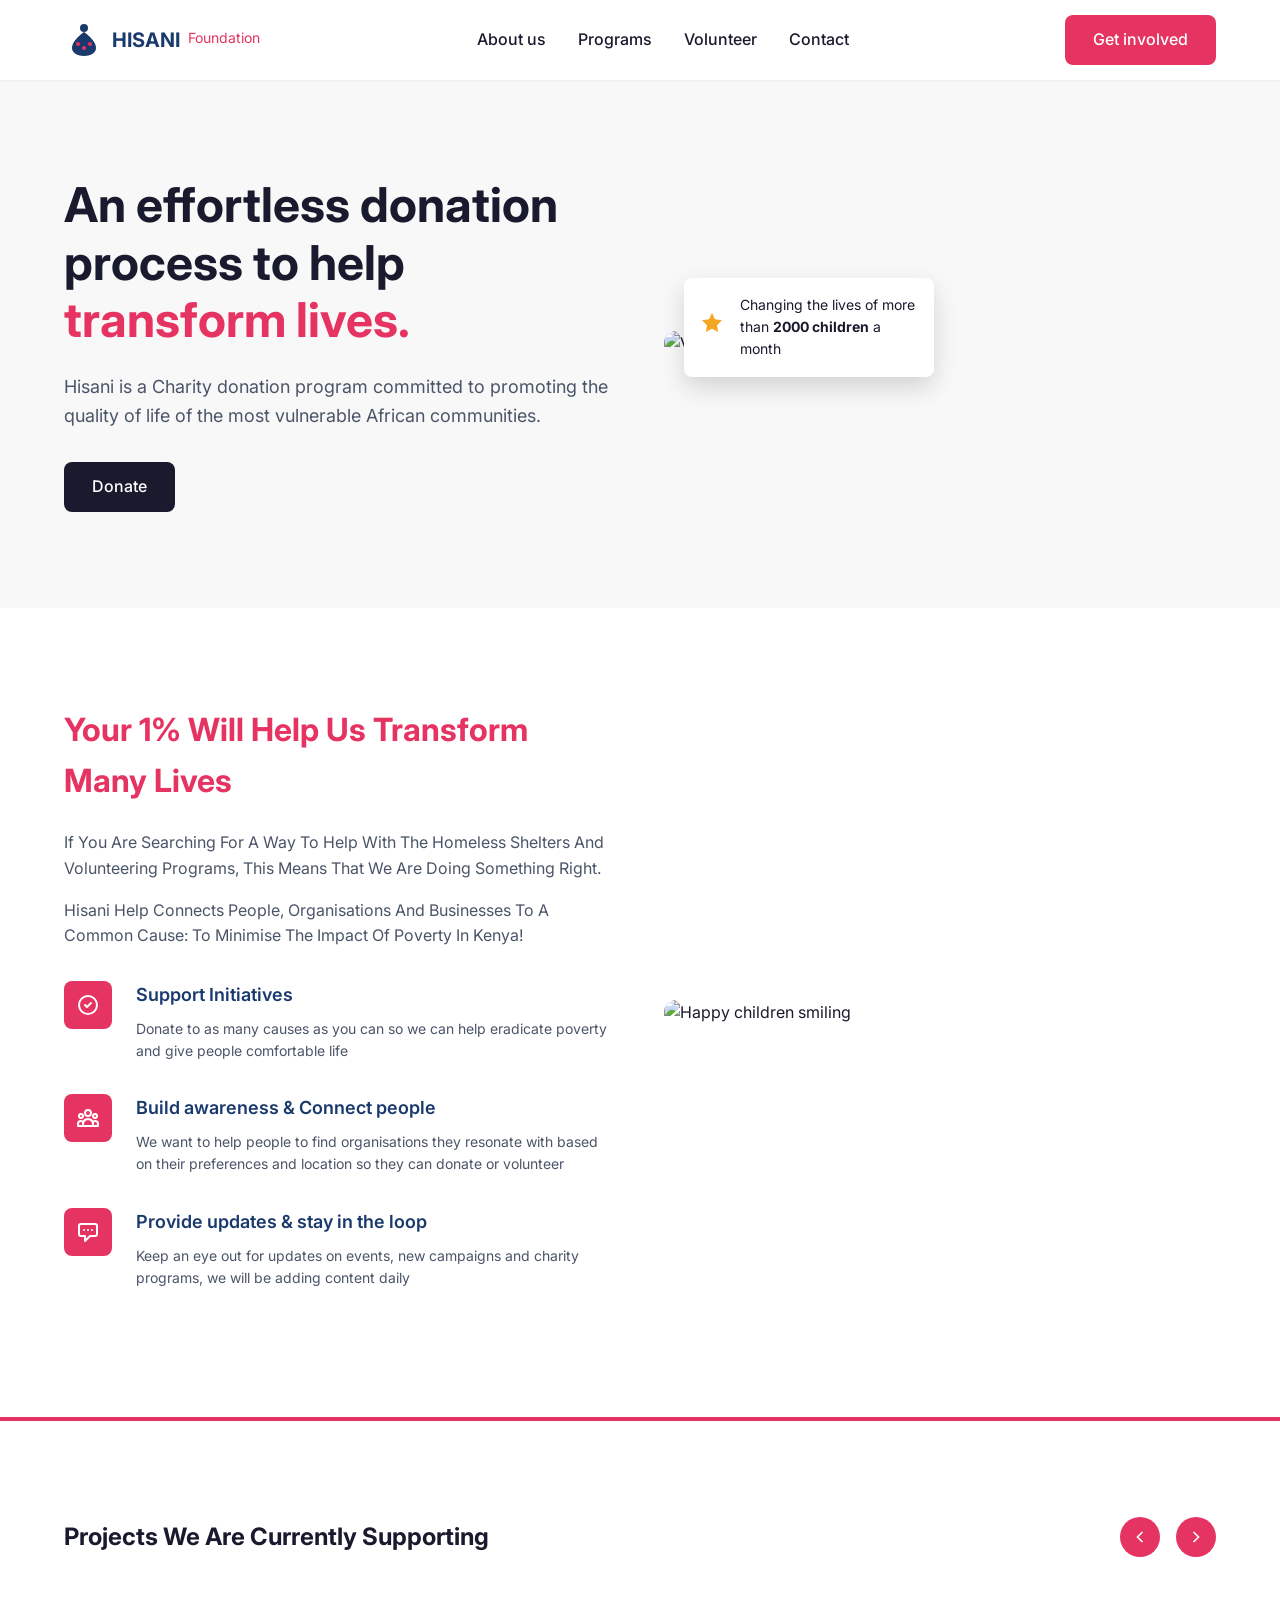
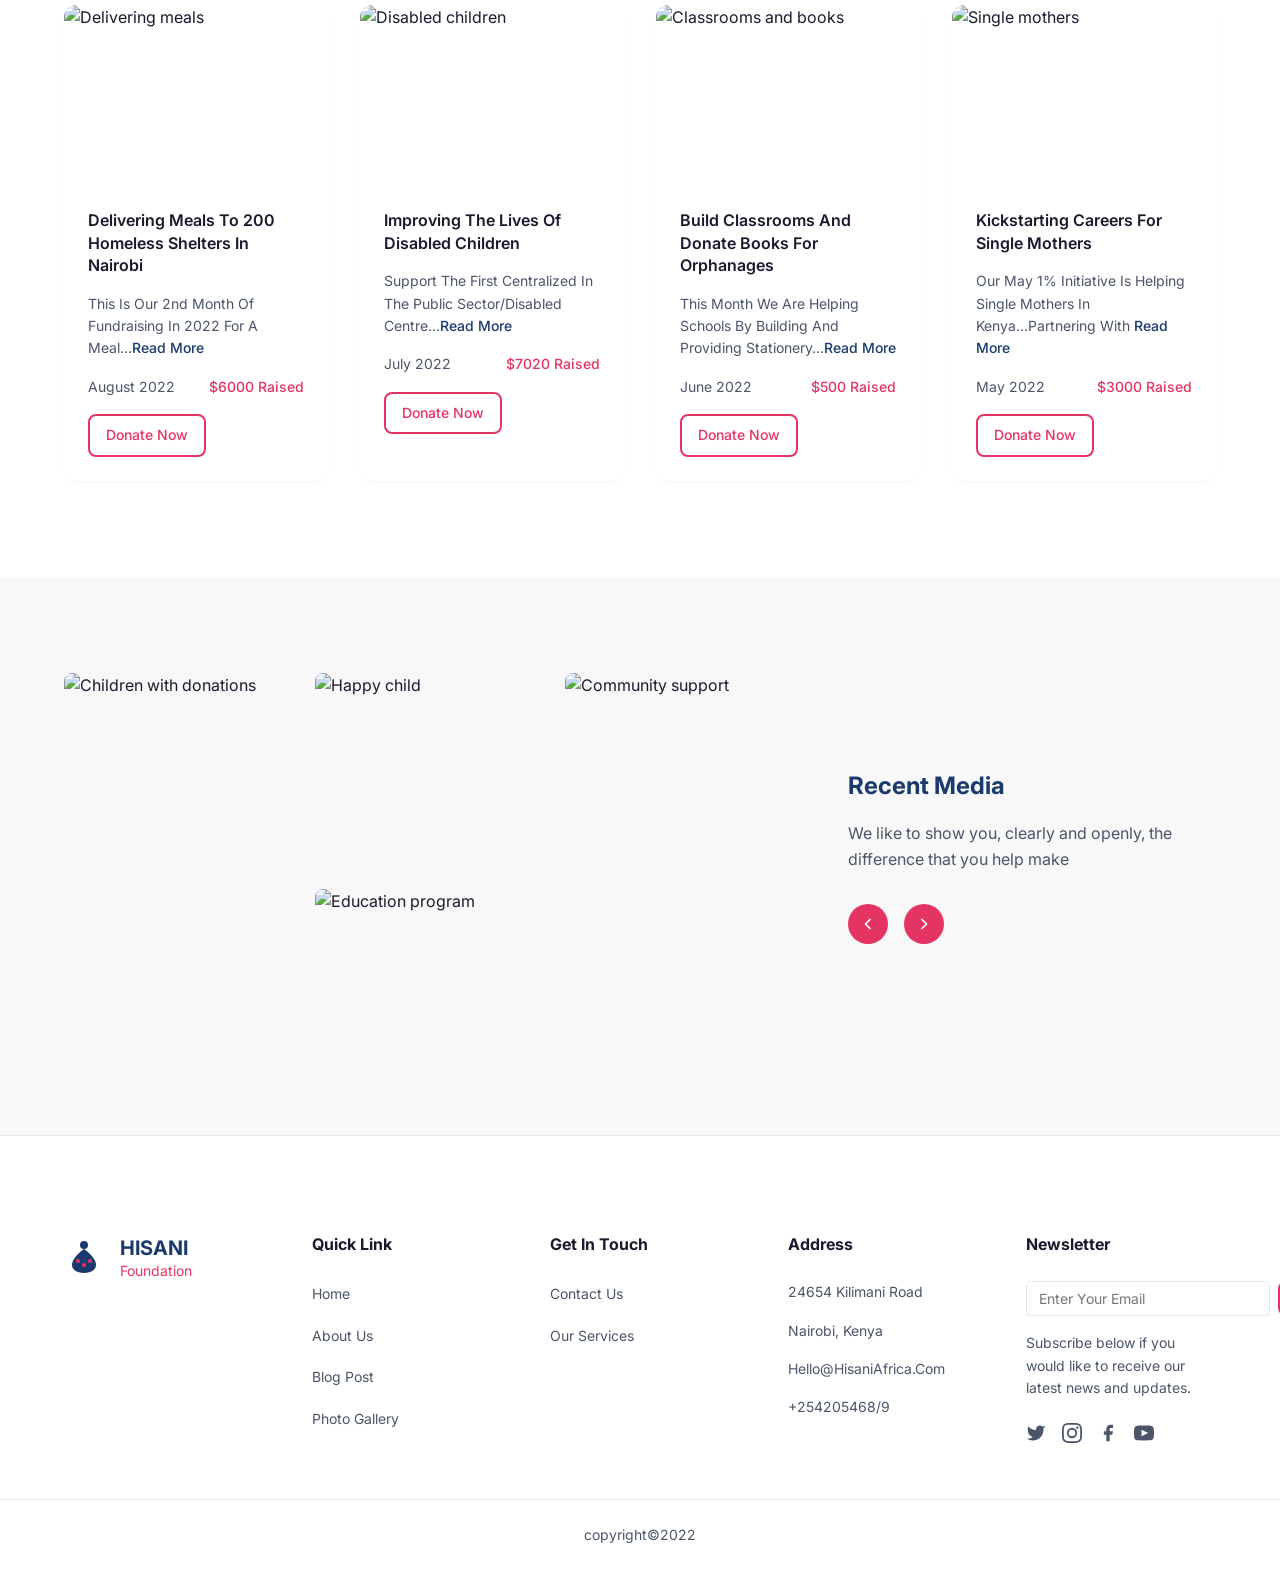
==== commit 9e6dc879: "test" ====
--- a/index.html
+++ b/index.html
@@ -13,11 +13,15 @@
   <header class="header">
     <div class="container header-container">
       <a href="index.html" class="logo">
-        <svg class="logo-icon" width="32" height="32" viewBox="0 0 32 32" fill="none" xmlns="http://www.w3.org/2000/svg">
-          <path d="M16 4C12 4 8 8 8 12C8 16 12 20 16 28C20 20 24 16 24 12C24 8 20 4 16 4Z" fill="#E63462"/>
-          <circle cx="16" cy="11" r="3" fill="white"/>
+        <svg class="logo-icon" width="40" height="40" viewBox="0 0 40 40" fill="none" xmlns="http://www.w3.org/2000/svg">
+          <circle cx="20" cy="8" r="4" fill="#1A3A6E"/>
+          <path d="M20 12C20 12 8 20 8 28C8 32 12 36 20 36C28 36 32 32 32 28C32 20 20 12 20 12Z" fill="#1A3A6E"/>
+          <circle cx="14" cy="24" r="2" fill="#E63462"/>
+          <circle cx="20" cy="28" r="2" fill="#E63462"/>
+          <circle cx="26" cy="24" r="2" fill="#E63462"/>
         </svg>
         <span class="logo-text">HISANI</span>
+        <span class="logo-subtext">Foundation</span>
       </a>
       
       <nav class="nav">
@@ -67,16 +71,6 @@
       </div>
     </section>
 
-    <section id="about" class="about">
-      <div class="container about-container">
-        <h2 class="about-title">About us</h2>
-        <p class="about-text">
-          For more than 50 years, the foundation has supported local, inclusive and positive initiatives in response to needs on the ground in terms of health, education, protection and emergency. Hisani works to keep children off the streets and from abusive homes and situations. We aim to give them a home and an education. We have about 3.6M Orphans who are unloved and unwanted, so we try everyday to make their lives a little more easy.
-        </p>
-        <a href="about-us.html" class="btn btn-primary">Get involved</a>
-      </div>
-    </section>
-
     <section id="impact" class="impact">
       <div class="container impact-container">
         <div class="impact-content">
@@ -92,7 +86,7 @@
           
           <div class="features">
             <div class="feature">
-              <div class="feature-icon">
+              <div class="feature-icon feature-icon--pink">
                 <svg width="24" height="24" viewBox="0 0 24 24" fill="none" xmlns="http://www.w3.org/2000/svg">
                   <path d="M9 12L11 14L15 10M21 12C21 16.9706 16.9706 21 12 21C7.02944 21 3 16.9706 3 12C3 7.02944 7.02944 3 12 3C16.9706 3 21 7.02944 21 12Z" stroke="white" stroke-width="2" stroke-linecap="round" stroke-linejoin="round"/>
                 </svg>
@@ -104,7 +98,7 @@
             </div>
             
             <div class="feature">
-              <div class="feature-icon">
+              <div class="feature-icon feature-icon--pink">
                 <svg width="24" height="24" viewBox="0 0 24 24" fill="none" xmlns="http://www.w3.org/2000/svg">
                   <path d="M17 20H22V18C22 16.3431 20.6569 15 19 15C18.0444 15 17.1931 15.4468 16.6438 16.1429M17 20H7M17 20V18C17 17.3438 16.8736 16.717 16.6438 16.1429M7 20H2V18C2 16.3431 3.34315 15 5 15C5.95561 15 6.80686 15.4468 7.35625 16.1429M7 20V18C7 17.3438 7.12642 16.717 7.35625 16.1429M7.35625 16.1429C8.0935 14.301 9.89482 13 12 13C14.1052 13 15.9065 14.301 16.6438 16.1429M15 7C15 8.65685 13.6569 10 12 10C10.3431 10 9 8.65685 9 7C9 5.34315 10.3431 4 12 4C13.6569 4 15 5.34315 15 7ZM21 10C21 11.1046 20.1046 12 19 12C17.8954 12 17 11.1046 17 10C17 8.89543 17.8954 8 19 8C20.1046 8 21 8.89543 21 10ZM7 10C7 11.1046 6.10457 12 5 12C3.89543 12 3 11.1046 3 10C3 8.89543 3.89543 8 5 8C6.10457 8 7 8.89543 7 10Z" stroke="white" stroke-width="2" stroke-linecap="round" stroke-linejoin="round"/>
                 </svg>
@@ -116,14 +110,14 @@
             </div>
             
             <div class="feature">
-              <div class="feature-icon">
+              <div class="feature-icon feature-icon--pink">
                 <svg width="24" height="24" viewBox="0 0 24 24" fill="none" xmlns="http://www.w3.org/2000/svg">
                   <path d="M8 10H8.01M12 10H12.01M16 10H16.01M9 16H5C3.89543 16 3 15.1046 3 14V6C3 4.89543 3.89543 4 5 4H19C20.1046 4 21 4.89543 21 6V14C21 15.1046 20.1046 16 19 16H14L9 21V16Z" stroke="white" stroke-width="2" stroke-linecap="round" stroke-linejoin="round"/>
                 </svg>
               </div>
               <div class="feature-content">
-                <h3 class="feature-title">Provide updates & stay connected</h3>
-                <p class="feature-text">Stay informed about our progress and impact through regular updates and newsletters</p>
+                <h3 class="feature-title">Provide updates & stay in the loop</h3>
+                <p class="feature-text">Keep an eye out for updates on events, new campaigns and charity programs, we will be adding content daily</p>
               </div>
             </div>
           </div>
@@ -135,141 +129,121 @@
       </div>
     </section>
 
-    <section id="programs" class="programs">
+    <section id="projects" class="projects-section home-projects">
       <div class="container">
-        <h2 class="section-title text-center">Our Programs</h2>
-        <p class="section-subtitle text-center">We run various programs to help transform lives in African communities</p>
+        <div class="projects-header">
+          <h2 class="projects-title">Projects We Are Currently Supporting</h2>
+          <div class="carousel-nav">
+            <button class="carousel-btn carousel-prev" aria-label="Previous">
+              <svg width="20" height="20" viewBox="0 0 24 24" fill="none" stroke="currentColor" stroke-width="2">
+                <path d="M15 18l-6-6 6-6"/>
+              </svg>
+            </button>
+            <button class="carousel-btn carousel-next" aria-label="Next">
+              <svg width="20" height="20" viewBox="0 0 24 24" fill="none" stroke="currentColor" stroke-width="2">
+                <path d="M9 18l6-6-6-6"/>
+              </svg>
+            </button>
+          </div>
+        </div>
         
-        <div class="programs-grid">
-          <div class="program-card">
-            <div class="program-image">
-              <img src="https://images.unsplash.com/photo-1497486751825-1233686d5d80?w=400&h=300&fit=crop" alt="Education program">
-            </div>
-            <div class="program-content">
-              <h3 class="program-title">Education</h3>
-              <p class="program-text">Providing quality education to underprivileged children and youth across Africa.</p>
-              <a href="programs.html#education" class="btn btn-outline">Learn more</a>
-            </div>
-          </div>
-          
-          <div class="program-card">
-            <div class="program-image">
-              <img src="https://images.unsplash.com/photo-1576091160550-2173dba999ef?w=400&h=300&fit=crop" alt="Healthcare program">
-            </div>
-            <div class="program-content">
-              <h3 class="program-title">Healthcare</h3>
-              <p class="program-text">Ensuring access to essential healthcare services for vulnerable communities.</p>
-              <a href="programs.html#healthcare" class="btn btn-outline">Learn more</a>
-            </div>
-          </div>
-          
-          <div class="program-card">
-            <div class="program-image">
-              <img src="https://images.unsplash.com/photo-1559027615-cd4628902d4a?w=400&h=300&fit=crop" alt="Shelter program">
-            </div>
-            <div class="program-content">
-              <h3 class="program-title">Shelter</h3>
-              <p class="program-text">Building safe homes and shelters for orphans and homeless families.</p>
-              <a href="programs.html#shelter" class="btn btn-outline">Learn more</a>
+        <div class="projects-grid">
+          <div class="project-card">
+            <div class="project-image">
+              <img src="https://images.unsplash.com/photo-1488521787991-ed7bbaae773c?w=300&h=200&fit=crop" alt="Delivering meals">
+            </div>
+            <div class="project-content">
+              <h3 class="project-title">Delivering Meals To 200 Homeless Shelters In Nairobi</h3>
+              <p class="project-description">This Is Our 2nd Month Of Fundraising In 2022 For A Meal...<a href="project-detail.html" class="read-more">Read More</a></p>
+              <div class="project-meta">
+                <span class="project-date">August 2022</span>
+                <span class="project-raised">$6000 Raised</span>
+              </div>
+              <a href="project-detail.html" class="btn btn-donate">Donate Now</a>
+            </div>
+          </div>
+
+          <div class="project-card">
+            <div class="project-image">
+              <img src="https://images.unsplash.com/photo-1509099836639-18ba1795216d?w=300&h=200&fit=crop" alt="Disabled children">
+            </div>
+            <div class="project-content">
+              <h3 class="project-title">Improving The Lives Of Disabled Children</h3>
+              <p class="project-description">Support The First Centralized In The Public Sector/Disabled Centre...<a href="project-detail.html" class="read-more">Read More</a></p>
+              <div class="project-meta">
+                <span class="project-date">July 2022</span>
+                <span class="project-raised">$7020 Raised</span>
+              </div>
+              <a href="project-detail.html" class="btn btn-donate">Donate Now</a>
+            </div>
+          </div>
+
+          <div class="project-card">
+            <div class="project-image">
+              <img src="https://images.unsplash.com/photo-1497486751825-1233686d5d80?w=300&h=200&fit=crop" alt="Classrooms and books">
+            </div>
+            <div class="project-content">
+              <h3 class="project-title">Build Classrooms And Donate Books For Orphanages</h3>
+              <p class="project-description">This Month We Are Helping Schools By Building And Providing Stationery...<a href="project-detail.html" class="read-more">Read More</a></p>
+              <div class="project-meta">
+                <span class="project-date">June 2022</span>
+                <span class="project-raised">$500 Raised</span>
+              </div>
+              <a href="project-detail.html" class="btn btn-donate">Donate Now</a>
+            </div>
+          </div>
+
+          <div class="project-card">
+            <div class="project-image">
+              <img src="https://images.unsplash.com/photo-1509099836639-18ba1795216d?w=300&h=200&fit=crop" alt="Single mothers">
+            </div>
+            <div class="project-content">
+              <h3 class="project-title">Kickstarting Careers For Single Mothers</h3>
+              <p class="project-description">Our May 1% Initiative Is Helping Single Mothers In Kenya...Partnering With <a href="project-detail.html" class="read-more">Read More</a></p>
+              <div class="project-meta">
+                <span class="project-date">May 2022</span>
+                <span class="project-raised">$3000 Raised</span>
+              </div>
+              <a href="project-detail.html" class="btn btn-donate">Donate Now</a>
             </div>
           </div>
         </div>
       </div>
     </section>
 
-    <section id="volunteer" class="volunteer">
-      <div class="container volunteer-container">
-        <div class="volunteer-image">
-          <img src="https://images.unsplash.com/photo-1559027615-cd4628902d4a?w=500&h=400&fit=crop" alt="Volunteers working together">
-        </div>
-        <div class="volunteer-content">
-          <h2 class="section-title">Become a Volunteer</h2>
-          <p class="volunteer-text">
-            Join our community of passionate volunteers making a difference in the lives of thousands. Whether you can spare a few hours or want to commit long-term, there's a place for you.
-          </p>
-          <ul class="volunteer-benefits">
-            <li>Make a direct impact in communities</li>
-            <li>Gain valuable experience</li>
-            <li>Connect with like-minded people</li>
-            <li>Flexible scheduling options</li>
-          </ul>
-          <a href="volunteer.html" class="btn btn-primary">Join us today</a>
-        </div>
-      </div>
-    </section>
-
-    <section id="contact" class="contact">
-      <div class="container contact-container">
-        <div class="contact-info">
-          <h2 class="section-title">Get in Touch</h2>
-          <p class="contact-text">
-            Have questions or want to get involved? We'd love to hear from you. Reach out to us through any of the following channels.
-          </p>
-          
-          <div class="contact-details">
-            <div class="contact-item">
-              <div class="contact-icon">
-                <svg width="24" height="24" viewBox="0 0 24 24" fill="none" xmlns="http://www.w3.org/2000/svg">
-                  <path d="M3 8L10.89 13.26C11.2187 13.4793 11.6049 13.5963 12 13.5963C12.3951 13.5963 12.7813 13.4793 13.11 13.26L21 8M5 19H19C19.5304 19 20.0391 18.7893 20.4142 18.4142C20.7893 18.0391 21 17.5304 21 17V7C21 6.46957 20.7893 5.96086 20.4142 5.58579C20.0391 5.21071 19.5304 5 19 5H5C4.46957 5 3.96086 5.21071 3.58579 5.58579C3.21071 5.96086 3 6.46957 3 7V17C3 17.5304 3.21071 18.0391 3.58579 18.4142C3.96086 18.7893 4.46957 19 5 19Z" stroke="#E63462" stroke-width="2" stroke-linecap="round" stroke-linejoin="round"/>
-                </svg>
-              </div>
-              <div>
-                <h4>Email</h4>
-                <p>info@hisani.org</p>
-              </div>
-            </div>
-            
-            <div class="contact-item">
-              <div class="contact-icon">
-                <svg width="24" height="24" viewBox="0 0 24 24" fill="none" xmlns="http://www.w3.org/2000/svg">
-                  <path d="M3 5C3 3.89543 3.89543 3 5 3H8.27924C8.70967 3 9.09181 3.27543 9.22792 3.68377L10.7257 8.17721C10.8831 8.64932 10.6694 9.16531 10.2243 9.38787L7.96701 10.5165C9.06925 12.9612 11.0388 14.9308 13.4835 16.033L14.6121 13.7757C14.8347 13.3306 15.3507 13.1169 15.8228 13.2743L20.3162 14.7721C20.7246 14.9082 21 15.2903 21 15.7208V19C21 20.1046 20.1046 21 19 21H18C9.71573 21 3 14.2843 3 6V5Z" stroke="#E63462" stroke-width="2" stroke-linecap="round" stroke-linejoin="round"/>
-                </svg>
-              </div>
-              <div>
-                <h4>Phone</h4>
-                <p>+254 700 123 456</p>
-              </div>
-            </div>
-            
-            <div class="contact-item">
-              <div class="contact-icon">
-                <svg width="24" height="24" viewBox="0 0 24 24" fill="none" xmlns="http://www.w3.org/2000/svg">
-                  <path d="M17.6569 16.6569C16.7202 17.5935 14.7616 19.5521 13.4138 20.8999C12.6327 21.681 11.3677 21.6814 10.5866 20.9003C9.26234 19.576 7.34159 17.6553 6.34315 16.6569C3.21895 13.5327 3.21895 8.46734 6.34315 5.34315C9.46734 2.21895 14.5327 2.21895 17.6569 5.34315C20.781 8.46734 20.781 13.5327 17.6569 16.6569Z" stroke="#E63462" stroke-width="2" stroke-linecap="round" stroke-linejoin="round"/>
-                  <path d="M15 11C15 12.6569 13.6569 14 12 14C10.3431 14 9 12.6569 9 11C9 9.34315 10.3431 8 12 8C13.6569 8 15 9.34315 15 11Z" stroke="#E63462" stroke-width="2" stroke-linecap="round" stroke-linejoin="round"/>
-                </svg>
-              </div>
-              <div>
-                <h4>Location</h4>
-                <p>Nairobi, Kenya</p>
-              </div>
-            </div>
-          </div>
-        </div>
-        
-        <div class="contact-form-wrapper">
-          <form class="contact-form" id="contact-form">
-            <div class="form-group">
-              <label for="name">Full Name</label>
-              <input type="text" id="name" name="name" placeholder="Enter your name" required>
-            </div>
-            
-            <div class="form-group">
-              <label for="email">Email Address</label>
-              <input type="email" id="email" name="email" placeholder="Enter your email" required>
-            </div>
-            
-            <div class="form-group">
-              <label for="subject">Subject</label>
-              <input type="text" id="subject" name="subject" placeholder="How can we help?">
-            </div>
-            
-            <div class="form-group">
-              <label for="message">Message</label>
-              <textarea id="message" name="message" rows="5" placeholder="Your message..." required></textarea>
-            </div>
-            
-            <button type="submit" class="btn btn-primary btn-full">Send Message</button>
-          </form>
+    <section class="recent-media">
+      <div class="container">
+        <div class="media-content">
+          <div class="media-gallery">
+            <div class="media-item media-item--large">
+              <img src="https://images.unsplash.com/photo-1488521787991-ed7bbaae773c?w=400&h=500&fit=crop" alt="Children with donations">
+            </div>
+            <div class="media-item media-item--featured">
+              <img src="https://images.unsplash.com/photo-1542810634-71277d95dcbb?w=300&h=400&fit=crop" alt="Happy child">
+            </div>
+            <div class="media-item">
+              <img src="https://images.unsplash.com/photo-1509099836639-18ba1795216d?w=300&h=200&fit=crop" alt="Community support">
+            </div>
+            <div class="media-item">
+              <img src="https://images.unsplash.com/photo-1497486751825-1233686d5d80?w=300&h=200&fit=crop" alt="Education program">
+            </div>
+          </div>
+          <div class="media-info">
+            <h2 class="media-title">Recent Media</h2>
+            <p class="media-text">We like to show you, clearly and openly, the difference that you help make</p>
+            <div class="media-nav">
+              <button class="carousel-btn carousel-prev" aria-label="Previous">
+                <svg width="20" height="20" viewBox="0 0 24 24" fill="none" stroke="currentColor" stroke-width="2">
+                  <path d="M15 18l-6-6 6-6"/>
+                </svg>
+              </button>
+              <button class="carousel-btn carousel-next" aria-label="Next">
+                <svg width="20" height="20" viewBox="0 0 24 24" fill="none" stroke="currentColor" stroke-width="2">
+                  <path d="M9 18l6-6-6-6"/>
+                </svg>
+              </button>
+            </div>
+          </div>
         </div>
       </div>
     </section>
@@ -278,68 +252,69 @@
   <footer class="footer">
     <div class="container footer-container">
       <div class="footer-brand">
-        <a href="index.html" class="logo">
-          <svg class="logo-icon" width="32" height="32" viewBox="0 0 32 32" fill="none" xmlns="http://www.w3.org/2000/svg">
-            <path d="M16 4C12 4 8 8 8 12C8 16 12 20 16 28C20 20 24 16 24 12C24 8 20 4 16 4Z" fill="#E63462"/>
-            <circle cx="16" cy="11" r="3" fill="white"/>
+        <a href="index.html" class="footer-logo">
+          <svg class="logo-icon" width="40" height="40" viewBox="0 0 40 40" fill="none" xmlns="http://www.w3.org/2000/svg">
+            <circle cx="20" cy="8" r="4" fill="#1A3A6E"/>
+            <path d="M20 12C20 12 8 20 8 28C8 32 12 36 20 36C28 36 32 32 32 28C32 20 20 12 20 12Z" fill="#1A3A6E"/>
+            <circle cx="14" cy="24" r="2" fill="#E63462"/>
+            <circle cx="20" cy="28" r="2" fill="#E63462"/>
+            <circle cx="26" cy="24" r="2" fill="#E63462"/>
           </svg>
-          <span class="logo-text">HISANI</span>
+          <div class="footer-logo-text">
+            <span class="logo-text">HISANI</span>
+            <span class="logo-subtext">Foundation</span>
+          </div>
         </a>
-        <p class="footer-description">
-          Transforming lives through compassion, dedication, and community support across Africa.
-        </p>
-      </div>
-      
+      </div>
+
       <div class="footer-links">
-        <h4>Quick Links</h4>
-        <ul>
-          <li><a href="about-us.html">About Us</a></li>
-          <li><a href="programs.html">Programs</a></li>
-          <li><a href="volunteer.html">Volunteer</a></li>
-          <li><a href="contact.html">Contact</a></li>
-        </ul>
-      </div>
-      
-      <div class="footer-links">
-        <h4>Programs</h4>
-        <ul>
-          <li><a href="programs.html#education">Education</a></li>
-          <li><a href="programs.html#healthcare">Healthcare</a></li>
-          <li><a href="programs.html#shelter">Shelter</a></li>
-          <li><a href="programs.html#emergency">Emergency Aid</a></li>
-        </ul>
-      </div>
-      
-      <div class="footer-social">
-        <h4>Follow Us</h4>
-        <div class="social-links">
-          <a href="#" aria-label="Facebook">
-            <svg width="24" height="24" viewBox="0 0 24 24" fill="currentColor">
-              <path d="M24 12.073c0-6.627-5.373-12-12-12s-12 5.373-12 12c0 5.99 4.388 10.954 10.125 11.854v-8.385H7.078v-3.47h3.047V9.43c0-3.007 1.792-4.669 4.533-4.669 1.312 0 2.686.235 2.686.235v2.953H15.83c-1.491 0-1.956.925-1.956 1.874v2.25h3.328l-.532 3.47h-2.796v8.385C19.612 23.027 24 18.062 24 12.073z"/>
-            </svg>
-          </a>
-          <a href="#" aria-label="Twitter">
-            <svg width="24" height="24" viewBox="0 0 24 24" fill="currentColor">
-              <path d="M23.953 4.57a10 10 0 01-2.825.775 4.958 4.958 0 002.163-2.723c-.951.555-2.005.959-3.127 1.184a4.92 4.92 0 00-8.384 4.482C7.69 8.095 4.067 6.13 1.64 3.162a4.822 4.822 0 00-.666 2.475c0 1.71.87 3.213 2.188 4.096a4.904 4.904 0 01-2.228-.616v.06a4.923 4.923 0 003.946 4.827 4.996 4.996 0 01-2.212.085 4.936 4.936 0 004.604 3.417 9.867 9.867 0 01-6.102 2.105c-.39 0-.779-.023-1.17-.067a13.995 13.995 0 007.557 2.209c9.053 0 13.998-7.496 13.998-13.985 0-.21 0-.42-.015-.63A9.935 9.935 0 0024 4.59z"/>
-            </svg>
-          </a>
-          <a href="#" aria-label="Instagram">
-            <svg width="24" height="24" viewBox="0 0 24 24" fill="currentColor">
-              <path d="M12 2.163c3.204 0 3.584.012 4.85.07 3.252.148 4.771 1.691 4.919 4.919.058 1.265.069 1.645.069 4.849 0 3.205-.012 3.584-.069 4.849-.149 3.225-1.664 4.771-4.919 4.919-1.266.058-1.644.07-4.85.07-3.204 0-3.584-.012-4.849-.07-3.26-.149-4.771-1.699-4.919-4.92-.058-1.265-.07-1.644-.07-4.849 0-3.204.013-3.583.07-4.849.149-3.227 1.664-4.771 4.919-4.919 1.266-.057 1.645-.069 4.849-.069zm0-2.163c-3.259 0-3.667.014-4.947.072-4.358.2-6.78 2.618-6.98 6.98-.059 1.281-.073 1.689-.073 4.948 0 3.259.014 3.668.072 4.948.2 4.358 2.618 6.78 6.98 6.98 1.281.058 1.689.072 4.948.072 3.259 0 3.668-.014 4.948-.072 4.354-.2 6.782-2.618 6.979-6.98.059-1.28.073-1.689.073-4.948 0-3.259-.014-3.667-.072-4.947-.196-4.354-2.617-6.78-6.979-6.98-1.281-.059-1.69-.073-4.949-.073zm0 5.838c-3.403 0-6.162 2.759-6.162 6.162s2.759 6.163 6.162 6.163 6.162-2.759 6.162-6.163c0-3.403-2.759-6.162-6.162-6.162zm0 10.162c-2.209 0-4-1.79-4-4 0-2.209 1.791-4 4-4s4 1.791 4 4c0 2.21-1.791 4-4 4zm6.406-11.845c-.796 0-1.441.645-1.441 1.44s.645 1.44 1.441 1.44c.795 0 1.439-.645 1.439-1.44s-.644-1.44-1.439-1.44z"/>
-            </svg>
-          </a>
-          <a href="#" aria-label="LinkedIn">
-            <svg width="24" height="24" viewBox="0 0 24 24" fill="currentColor">
-              <path d="M20.447 20.452h-3.554v-5.569c0-1.328-.027-3.037-1.852-3.037-1.853 0-2.136 1.445-2.136 2.939v5.667H9.351V9h3.414v1.561h.046c.477-.9 1.637-1.85 3.37-1.85 3.601 0 4.267 2.37 4.267 5.455v6.286zM5.337 7.433c-1.144 0-2.063-.926-2.063-2.065 0-1.138.92-2.063 2.063-2.063 1.14 0 2.064.925 2.064 2.063 0 1.139-.925 2.065-2.064 2.065zm1.782 13.019H3.555V9h3.564v11.452zM22.225 0H1.771C.792 0 0 .774 0 1.729v20.542C0 23.227.792 24 1.771 24h20.451C23.2 24 24 23.227 24 22.271V1.729C24 .774 23.2 0 22.222 0h.003z"/>
-            </svg>
-          </a>
+        <div class="footer-column">
+          <h4 class="footer-title">Quick Link</h4>
+          <ul class="footer-list">
+            <li><a href="index.html">Home</a></li>
+            <li><a href="about-us.html">About Us</a></li>
+            <li><a href="programs.html">Blog Post</a></li>
+            <li><a href="programs.html">Photo Gallery</a></li>
+          </ul>
+        </div>
+
+        <div class="footer-column">
+          <h4 class="footer-title">Get In Touch</h4>
+          <ul class="footer-list">
+            <li><a href="contact.html">Contact Us</a></li>
+            <li><a href="programs.html">Our Services</a></li>
+          </ul>
+        </div>
+
+        <div class="footer-column">
+          <h4 class="footer-title">Address</h4>
+          <ul class="footer-list footer-address">
+            <li>24654 Kilimani Road</li>
+            <li>Nairobi, Kenya</li>
+            <li><a href="mailto:Hello@HisaniAfrica.Com">Hello@HisaniAfrica.Com</a></li>
+            <li><a href="tel:+254205468/9">+254205468/9</a></li>
+          </ul>
+        </div>
+
+        <div class="footer-column footer-newsletter">
+          <h4 class="footer-title">Newsletter</h4>
+          <form class="newsletter-form">
+            <input type="email" placeholder="Enter Your Email" class="newsletter-input">
+            <button type="submit" class="btn btn-primary newsletter-btn">Subscribe</button>
+          </form>
+          <p class="newsletter-text">Subscribe below if you would like to receive our latest news and updates.</p>
+          <div class="footer-social">
+            <a href="#" aria-label="Twitter"><svg width="20" height="20" viewBox="0 0 24 24" fill="currentColor"><path d="M23 3a10.9 10.9 0 0 1-3.14 1.53 4.48 4.48 0 0 0-7.86 3v1A10.66 10.66 0 0 1 3 4s-4 9 5 13a11.64 11.64 0 0 1-7 2c9 5 20 0 20-11.5a4.5 4.5 0 0 0-.08-.83A7.72 7.72 0 0 0 23 3z"/></svg></a>
+            <a href="#" aria-label="Instagram"><svg width="20" height="20" viewBox="0 0 24 24" fill="currentColor"><path d="M12 2.163c3.204 0 3.584.012 4.85.07 3.252.148 4.771 1.691 4.919 4.919.058 1.265.069 1.645.069 4.849 0 3.205-.012 3.584-.069 4.849-.149 3.225-1.664 4.771-4.919 4.919-1.266.058-1.644.07-4.85.07-3.204 0-3.584-.012-4.849-.07-3.26-.149-4.771-1.699-4.919-4.92-.058-1.265-.07-1.644-.07-4.849 0-3.204.013-3.583.07-4.849.149-3.227 1.664-4.771 4.919-4.919 1.266-.057 1.645-.069 4.849-.069zM12 0C8.741 0 8.333.014 7.053.072 2.695.272.273 2.69.073 7.052.014 8.333 0 8.741 0 12c0 3.259.014 3.668.072 4.948.2 4.358 2.618 6.78 6.98 6.98C8.333 23.986 8.741 24 12 24c3.259 0 3.668-.014 4.948-.072 4.354-.2 6.782-2.618 6.979-6.98.059-1.28.073-1.689.073-4.948 0-3.259-.014-3.667-.072-4.947-.196-4.354-2.617-6.78-6.979-6.98C15.668.014 15.259 0 12 0zm0 5.838a6.162 6.162 0 1 0 0 12.324 6.162 6.162 0 0 0 0-12.324zM12 16a4 4 0 1 1 0-8 4 4 0 0 1 0 8zm6.406-11.845a1.44 1.44 0 1 0 0 2.881 1.44 1.44 0 0 0 0-2.881z"/></svg></a>
+            <a href="#" aria-label="Facebook"><svg width="20" height="20" viewBox="0 0 24 24" fill="currentColor"><path d="M18 2h-3a5 5 0 0 0-5 5v3H7v4h3v8h4v-8h3l1-4h-4V7a1 1 0 0 1 1-1h3z"/></svg></a>
+            <a href="#" aria-label="YouTube"><svg width="20" height="20" viewBox="0 0 24 24" fill="currentColor"><path d="M19.615 3.184c-3.604-.246-11.631-.245-15.23 0-3.897.266-4.356 2.62-4.385 8.816.029 6.185.484 8.549 4.385 8.816 3.6.245 11.626.246 15.23 0 3.897-.266 4.356-2.62 4.385-8.816-.029-6.185-.484-8.549-4.385-8.816zm-10.615 12.816v-8l8 3.993-8 4.007z"/></svg></a>
+          </div>
         </div>
       </div>
     </div>
-    
     <div class="footer-bottom">
       <div class="container">
-        <p>&copy; 2026 Hisani. All rights reserved.</p>
+        <p>copyright©2022</p>
       </div>
     </div>
   </footer>
--- a/css/styles.css
+++ b/css/styles.css
@@ -1,17 +1,14 @@
-
 :root {
-  
   --color-primary: #E63462;
   --color-primary-hover: #d42a56;
   --color-dark: #0D1B2A;
   --color-dark-secondary: #1A1A2E;
+  --color-navy: #1A3A6E;
   --color-white: #FFFFFF;
   --color-off-white: #F8F8F8;
   --color-gray: #4A5568;
   --color-gray-light: #E2E8F0;
   --color-gold: #F5A623;
-  
-  
   --font-family: 'Inter', -apple-system, BlinkMacSystemFont, 'Segoe UI', Roboto, sans-serif;
   --font-size-base: 16px;
   --font-size-sm: 0.875rem;
@@ -21,8 +18,6 @@
   --font-size-3xl: 2rem;
   --font-size-4xl: 2.5rem;
   --font-size-5xl: 3rem;
-  
-  
   --spacing-xs: 0.5rem;
   --spacing-sm: 1rem;
   --spacing-md: 1.5rem;
@@ -30,28 +25,19 @@
   --spacing-xl: 3rem;
   --spacing-2xl: 4rem;
   --spacing-3xl: 6rem;
-  
-  
   --container-max-width: 1200px;
   --header-height: 80px;
-  
-  
   --transition-fast: 0.2s ease;
   --transition-normal: 0.3s ease;
-  
-  
   --shadow-sm: 0 1px 2px rgba(0, 0, 0, 0.05);
   --shadow-md: 0 4px 6px rgba(0, 0, 0, 0.1);
   --shadow-lg: 0 10px 25px rgba(0, 0, 0, 0.15);
-  
-  
   --radius-sm: 4px;
   --radius-md: 8px;
   --radius-lg: 12px;
   --radius-xl: 20px;
   --radius-full: 9999px;
 }
-
 
 *,
 *::before,
@@ -100,11 +86,11 @@
 }
 
 input,
-textarea {
+textarea,
+select {
   font-family: inherit;
   font-size: inherit;
 }
-
 
 .container {
   width: 100%;
@@ -133,7 +119,6 @@
   color: var(--color-gray);
   margin-bottom: var(--spacing-xl);
 }
-
 
 .btn {
   display: inline-flex;
@@ -145,11 +130,13 @@
   border-radius: var(--radius-md);
   transition: all var(--transition-fast);
   white-space: nowrap;
+  cursor: pointer;
 }
 
 .btn-primary {
   background-color: var(--color-primary);
   color: var(--color-white);
+  border: none;
 }
 
 .btn-primary:hover {
@@ -178,10 +165,33 @@
   color: var(--color-white);
 }
 
+.btn-outline-white {
+  background-color: transparent;
+  border: 2px solid var(--color-white);
+  color: var(--color-dark-secondary);
+  background-color: var(--color-white);
+}
+
+.btn-outline-white:hover {
+  background-color: var(--color-off-white);
+}
+
+.btn-donate {
+  background-color: transparent;
+  border: 2px solid var(--color-primary);
+  color: var(--color-primary);
+  padding: 0.5rem 1rem;
+  font-size: var(--font-size-sm);
+}
+
+.btn-donate:hover {
+  background-color: var(--color-primary);
+  color: var(--color-white);
+}
+
 .btn-full {
   width: 100%;
 }
-
 
 .header {
   position: fixed;
@@ -204,19 +214,25 @@
 .logo {
   display: flex;
   align-items: center;
-  gap: var(--spacing-xs);
+  gap: 0.5rem;
 }
 
 .logo-icon {
-  width: 32px;
-  height: 32px;
+  width: 40px;
+  height: 40px;
 }
 
 .logo-text {
-  font-size: var(--font-size-lg);
+  font-size: var(--font-size-xl);
   font-weight: 700;
-  color: var(--color-dark-secondary);
-  letter-spacing: 1px;
+  color: var(--color-navy);
+}
+
+.logo-subtext {
+  font-size: var(--font-size-sm);
+  color: var(--color-primary);
+  display: block;
+  margin-top: -4px;
 }
 
 .nav {
@@ -230,86 +246,78 @@
 }
 
 .nav-link {
-  font-size: var(--font-size-sm);
   font-weight: 500;
-  color: var(--color-gray);
-  transition: color var(--transition-fast);
-}
-
-.nav-link:hover {
+  color: var(--color-dark-secondary);
+  position: relative;
+}
+
+.nav-link:hover,
+.nav-link.active {
   color: var(--color-primary);
 }
 
-.header .btn {
+.nav-link::after {
+  content: '';
+  position: absolute;
+  bottom: -4px;
+  left: 0;
+  width: 0;
+  height: 2px;
+  background-color: var(--color-primary);
+  transition: width var(--transition-fast);
+}
+
+.nav-link:hover::after,
+.nav-link.active::after {
+  width: 100%;
+}
+
+.header .btn-primary {
   display: none;
 }
-
 
 .mobile-menu-btn {
   display: flex;
   flex-direction: column;
   gap: 5px;
-  padding: 5px;
+  padding: 10px;
 }
 
 .mobile-menu-btn span {
-  display: block;
   width: 25px;
   height: 2px;
   background-color: var(--color-dark-secondary);
   transition: all var(--transition-fast);
 }
 
-.mobile-menu-btn.active span:nth-child(1) {
-  transform: rotate(45deg) translate(5px, 5px);
-}
-
-.mobile-menu-btn.active span:nth-child(2) {
-  opacity: 0;
-}
-
-.mobile-menu-btn.active span:nth-child(3) {
-  transform: rotate(-45deg) translate(5px, -5px);
-}
-
-
-.nav.active {
-  display: block;
-  position: absolute;
-  top: var(--header-height);
-  left: 0;
-  right: 0;
-  background-color: var(--color-white);
-  box-shadow: var(--shadow-md);
-  padding: var(--spacing-md);
-}
-
-.nav.active .nav-list {
-  flex-direction: column;
-  gap: var(--spacing-sm);
-}
-
-.nav.active .nav-link {
-  display: block;
-  padding: var(--spacing-sm);
-  font-size: var(--font-size-base);
-}
-
+@media (min-width: 768px) {
+  .nav {
+    display: block;
+  }
+  
+  .header .btn-primary {
+    display: inline-flex;
+  }
+  
+  .mobile-menu-btn {
+    display: none;
+  }
+}
+
+main {
+  padding-top: var(--header-height);
+}
 
 .hero {
-  padding-top: calc(var(--header-height) + var(--spacing-xl));
-  padding-bottom: var(--spacing-2xl);
-  background-color: var(--color-white);
+  padding: var(--spacing-3xl) 0;
+  background-color: var(--color-off-white);
 }
 
 .hero-container {
-  display: flex;
-  flex-direction: column;
+  display: grid;
+  grid-template-columns: 1fr;
   gap: var(--spacing-xl);
-}
-
-.hero-content {
-  text-align: center;
+  align-items: center;
 }
 
 .hero-title {
@@ -321,12 +329,9 @@
 }
 
 .hero-description {
-  font-size: var(--font-size-base);
+  font-size: var(--font-size-lg);
   color: var(--color-gray);
   margin-bottom: var(--spacing-lg);
-  max-width: 400px;
-  margin-left: auto;
-  margin-right: auto;
 }
 
 .hero-image {
@@ -334,82 +339,57 @@
 }
 
 .hero-img {
+  border-radius: var(--radius-lg);
   width: 100%;
-  border-radius: var(--radius-lg);
-  object-fit: cover;
 }
 
 .hero-card {
   position: absolute;
   bottom: -20px;
-  right: 10px;
-  background-color: var(--color-white);
-  padding: var(--spacing-sm) var(--spacing-md);
+  left: 20px;
+  background: var(--color-white);
+  padding: var(--spacing-sm);
   border-radius: var(--radius-md);
   box-shadow: var(--shadow-lg);
   display: flex;
   align-items: center;
   gap: var(--spacing-sm);
-  max-width: 220px;
+  max-width: 250px;
 }
 
 .hero-card-icon {
   flex-shrink: 0;
-  width: 40px;
-  height: 40px;
-  background-color: var(--color-gold);
-  border-radius: var(--radius-full);
-  display: flex;
-  align-items: center;
-  justify-content: center;
-}
-
-.hero-card-icon svg {
-  width: 20px;
-  height: 20px;
 }
 
 .hero-card-text {
   font-size: var(--font-size-sm);
-  color: var(--color-dark-secondary);
-  line-height: 1.4;
-}
-
-
-.about {
-  background-color: var(--color-dark);
-  padding: var(--spacing-3xl) 0;
-  text-align: center;
-}
-
-.about-container {
-  max-width: 800px;
-}
-
-.about-title {
-  font-size: var(--font-size-2xl);
-  font-weight: 700;
-  color: var(--color-white);
-  margin-bottom: var(--spacing-lg);
-}
-
-.about-text {
-  font-size: var(--font-size-base);
-  color: rgba(255, 255, 255, 0.85);
-  line-height: 1.8;
-  margin-bottom: var(--spacing-lg);
-}
-
+}
+
+@media (min-width: 768px) {
+  .hero-container {
+    grid-template-columns: 1fr 1fr;
+  }
+  
+  .hero-title {
+    font-size: var(--font-size-4xl);
+  }
+}
+
+@media (min-width: 1024px) {
+  .hero-title {
+    font-size: var(--font-size-5xl);
+  }
+}
 
 .impact {
   padding: var(--spacing-3xl) 0;
-  background-color: var(--color-off-white);
 }
 
 .impact-container {
-  display: flex;
-  flex-direction: column;
+  display: grid;
+  grid-template-columns: 1fr;
   gap: var(--spacing-xl);
+  align-items: center;
 }
 
 .impact-title {
@@ -419,650 +399,660 @@
 }
 
 .impact-description {
-  font-size: var(--font-size-base);
   color: var(--color-gray);
   margin-bottom: var(--spacing-sm);
 }
 
 .features {
   margin-top: var(--spacing-lg);
-  display: flex;
-  flex-direction: column;
-  gap: var(--spacing-lg);
 }
 
 .feature {
   display: flex;
   gap: var(--spacing-md);
+  margin-bottom: var(--spacing-lg);
 }
 
 .feature-icon {
-  flex-shrink: 0;
   width: 48px;
   height: 48px;
+  display: flex;
+  align-items: center;
+  justify-content: center;
+  background-color: var(--color-dark-secondary);
+  border-radius: var(--radius-md);
+  flex-shrink: 0;
+}
+
+.feature-icon--pink {
   background-color: var(--color-primary);
-  border-radius: var(--radius-md);
-  display: flex;
-  align-items: center;
-  justify-content: center;
-}
-
-.feature-icon svg {
-  width: 24px;
-  height: 24px;
 }
 
 .feature-title {
   font-size: var(--font-size-lg);
   font-weight: 600;
+  margin-bottom: var(--spacing-xs);
+  color: var(--color-navy);
+}
+
+.feature-text {
+  font-size: var(--font-size-sm);
+  color: var(--color-gray);
+}
+
+.impact-image {
+  display: none;
+}
+
+.impact-img {
+  border-radius: var(--radius-lg);
+  width: 100%;
+  object-fit: cover;
+}
+
+@media (min-width: 768px) {
+  .impact-container {
+    grid-template-columns: 1fr 1fr;
+  }
+  
+  .impact-image {
+    display: block;
+  }
+  
+  .impact-title {
+    font-size: var(--font-size-3xl);
+  }
+}
+
+.programs-hero {
+  position: relative;
+  padding: var(--spacing-3xl) 0;
+  background: linear-gradient(rgba(0, 0, 0, 0.6), rgba(0, 0, 0, 0.6)), 
+              url('https://images.unsplash.com/photo-1488521787991-ed7bbaae773c?w=1200') center/cover;
+  color: var(--color-white);
+  text-align: center;
+}
+
+.programs-hero-title {
+  font-size: var(--font-size-2xl);
+  font-weight: 600;
+  max-width: 600px;
+  margin: 0 auto var(--spacing-lg);
+  font-style: italic;
+}
+
+.programs-hero-buttons {
+  display: flex;
+  gap: var(--spacing-sm);
+  justify-content: center;
+  flex-wrap: wrap;
+}
+
+@media (min-width: 768px) {
+  .programs-hero-title {
+    font-size: var(--font-size-3xl);
+  }
+}
+
+.projects-section {
+  padding: var(--spacing-3xl) 0;
+}
+
+.projects-header {
+  display: flex;
+  justify-content: space-between;
+  align-items: center;
+  margin-bottom: var(--spacing-xl);
+}
+
+.projects-title {
+  font-size: var(--font-size-2xl);
+  font-weight: 700;
   color: var(--color-dark-secondary);
-  margin-bottom: var(--spacing-xs);
-}
-
-.feature-text {
-  font-size: var(--font-size-sm);
-  color: var(--color-gray);
-  line-height: 1.6;
-}
-
-.impact-image {
-  order: -1;
-}
-
-.impact-img {
-  width: 100%;
-  border-radius: var(--radius-lg);
-  object-fit: cover;
-}
-
-
-.programs {
-  padding: var(--spacing-3xl) 0;
-  background-color: var(--color-white);
-}
-
-.programs-grid {
-  display: grid;
+}
+
+.carousel-nav {
+  display: flex;
+  gap: var(--spacing-sm);
+}
+
+.carousel-btn {
+  width: 40px;
+  height: 40px;
+  border-radius: 50%;
+  background-color: var(--color-primary);
+  color: var(--color-white);
+  display: flex;
+  align-items: center;
+  justify-content: center;
+  cursor: pointer;
+  transition: all var(--transition-fast);
+}
+
+.carousel-btn:hover {
+  background-color: var(--color-primary-hover);
+}
+
+.projects-grid {
+  display: grid;
+  grid-template-columns: 1fr;
   gap: var(--spacing-lg);
 }
 
-.program-card {
-  background-color: var(--color-white);
+.project-card {
+  background: var(--color-white);
   border-radius: var(--radius-lg);
   overflow: hidden;
+  box-shadow: var(--shadow-sm);
+  transition: box-shadow var(--transition-fast);
+}
+
+.project-card:hover {
   box-shadow: var(--shadow-md);
-  transition: transform var(--transition-normal), box-shadow var(--transition-normal);
-}
-
-.program-card:hover {
-  transform: translateY(-5px);
-  box-shadow: var(--shadow-lg);
-}
-
-.program-image img {
+}
+
+.project-image img {
   width: 100%;
-  height: 200px;
+  height: 180px;
   object-fit: cover;
 }
 
-.program-content {
+.project-content {
   padding: var(--spacing-md);
 }
 
-.program-title {
+.project-title {
+  font-size: var(--font-size-base);
+  font-weight: 600;
+  margin-bottom: var(--spacing-sm);
+  color: var(--color-dark-secondary);
+  line-height: 1.4;
+}
+
+.project-description {
+  font-size: var(--font-size-sm);
+  color: var(--color-gray);
+  margin-bottom: var(--spacing-sm);
+}
+
+.read-more {
+  color: var(--color-navy);
+  font-weight: 500;
+}
+
+.read-more:hover {
+  color: var(--color-primary);
+}
+
+.project-meta {
+  display: flex;
+  justify-content: space-between;
+  font-size: var(--font-size-sm);
+  color: var(--color-gray);
+  margin-bottom: var(--spacing-sm);
+}
+
+.project-raised {
+  color: var(--color-primary);
+  font-weight: 500;
+}
+
+@media (min-width: 768px) {
+  .projects-grid {
+    grid-template-columns: repeat(2, 1fr);
+  }
+}
+
+@media (min-width: 1024px) {
+  .projects-grid {
+    grid-template-columns: repeat(4, 1fr);
+  }
+}
+
+.project-detail-section {
+  padding: var(--spacing-xl) 0;
+}
+
+.project-detail-image img {
+  width: 100%;
+  max-height: 400px;
+  object-fit: cover;
+  border-radius: var(--radius-lg);
+}
+
+.project-detail-title {
+  font-size: var(--font-size-2xl);
+  font-weight: 700;
+  margin: var(--spacing-lg) 0 var(--spacing-sm);
+  color: var(--color-dark-secondary);
+}
+
+.project-detail-donation {
   font-size: var(--font-size-xl);
   font-weight: 600;
   color: var(--color-dark-secondary);
-  margin-bottom: var(--spacing-xs);
-}
-
-.program-text {
-  font-size: var(--font-size-sm);
-  color: var(--color-gray);
-  margin-bottom: var(--spacing-md);
-}
-
-
-.volunteer {
-  padding: var(--spacing-3xl) 0;
-  background-color: var(--color-off-white);
-}
-
-.volunteer-container {
-  display: flex;
-  flex-direction: column;
-  gap: var(--spacing-xl);
-}
-
-.volunteer-image img {
-  width: 100%;
-  border-radius: var(--radius-lg);
-  object-fit: cover;
-}
-
-.volunteer-text {
-  font-size: var(--font-size-base);
-  color: var(--color-gray);
-  margin-bottom: var(--spacing-md);
-}
-
-.volunteer-benefits {
-  margin-bottom: var(--spacing-lg);
-}
-
-.volunteer-benefits li {
-  position: relative;
-  padding-left: var(--spacing-lg);
+}
+
+.project-divider {
+  margin: var(--spacing-lg) 0;
+  border: none;
+  border-top: 1px solid var(--color-gray-light);
+}
+
+.project-story-title {
+  font-size: var(--font-size-lg);
+  font-weight: 600;
   margin-bottom: var(--spacing-sm);
-  color: var(--color-gray);
-}
-
-.volunteer-benefits li::before {
-  content: "";
-  position: absolute;
-  left: 0;
-  top: 8px;
-  width: 8px;
-  height: 8px;
-  background-color: var(--color-primary);
-  border-radius: var(--radius-full);
-}
-
-
-.contact {
-  padding: var(--spacing-3xl) 0;
-  background-color: var(--color-white);
-}
-
-.contact-container {
-  display: flex;
-  flex-direction: column;
-  gap: var(--spacing-xl);
-}
-
-.contact-text {
-  font-size: var(--font-size-base);
-  color: var(--color-gray);
-  margin-bottom: var(--spacing-lg);
-}
-
-.contact-details {
-  display: flex;
-  flex-direction: column;
-  gap: var(--spacing-md);
-}
-
-.contact-item {
-  display: flex;
-  align-items: flex-start;
-  gap: var(--spacing-md);
-}
-
-.contact-icon {
-  flex-shrink: 0;
+  color: var(--color-dark-secondary);
+}
+
+.project-story-text {
+  color: var(--color-gray);
+  line-height: 1.8;
+}
+
+.project-fundraiser {
+  margin-top: var(--spacing-xl);
+}
+
+.fundraiser-title {
+  font-size: var(--font-size-lg);
+  font-weight: 600;
+  margin-bottom: var(--spacing-sm);
+}
+
+.fundraiser-info {
+  display: flex;
+  align-items: center;
+  gap: var(--spacing-sm);
+}
+
+.fundraiser-avatar {
   width: 48px;
   height: 48px;
   background-color: var(--color-off-white);
+  border-radius: 50%;
+  display: flex;
+  align-items: center;
+  justify-content: center;
+}
+
+.fundraiser-details {
+  display: flex;
+  flex-direction: column;
+}
+
+.fundraiser-name {
+  font-weight: 500;
+}
+
+.fundraiser-verified {
+  font-size: var(--font-size-sm);
+  color: var(--color-gray);
+  display: flex;
+  align-items: center;
+  gap: 4px;
+}
+
+.donate-section {
+  padding: var(--spacing-3xl) 0;
+  background-color: var(--color-off-white);
+}
+
+.donate-container {
+  display: grid;
+  grid-template-columns: 1fr;
+  gap: var(--spacing-xl);
+}
+
+.donate-title,
+.bank-title {
+  font-size: var(--font-size-xl);
+  font-weight: 700;
+  color: var(--color-navy);
+  margin-bottom: var(--spacing-md);
+}
+
+.qr-code {
+  background: var(--color-white);
+  padding: var(--spacing-md);
   border-radius: var(--radius-md);
-  display: flex;
-  align-items: center;
-  justify-content: center;
-}
-
-.contact-item h4 {
+  display: inline-block;
+  margin-bottom: var(--spacing-md);
+}
+
+.qr-text {
+  font-size: var(--font-size-sm);
+  color: var(--color-gray);
+  margin-bottom: var(--spacing-lg);
+}
+
+.payment-title {
   font-size: var(--font-size-base);
   font-weight: 600;
-  color: var(--color-dark-secondary);
-  margin-bottom: 2px;
-}
-
-.contact-item p {
-  font-size: var(--font-size-sm);
-  color: var(--color-gray);
-}
-
-
-.contact-form-wrapper {
-  background-color: var(--color-off-white);
-  padding: var(--spacing-lg);
+  margin-bottom: var(--spacing-sm);
+}
+
+.payment-methods {
+  display: flex;
+  align-items: center;
+  gap: var(--spacing-md);
+  flex-wrap: wrap;
+}
+
+.payment-icon {
+  height: 30px;
+  width: auto;
+}
+
+.payment-mpesa {
+  background: #4CAF50;
+  color: white;
+  padding: 0.25rem 0.75rem;
+  border-radius: var(--radius-sm);
+  font-weight: 600;
+  font-size: var(--font-size-sm);
+}
+
+.bank-subtitle {
+  color: var(--color-gray);
+  margin-bottom: var(--spacing-lg);
+}
+
+.bank-info {
+  margin-bottom: var(--spacing-lg);
+}
+
+.bank-row {
+  display: flex;
+  justify-content: space-between;
+  padding: var(--spacing-sm) 0;
+  border-bottom: 1px solid var(--color-gray-light);
+}
+
+.bank-label {
+  color: var(--color-gray);
+}
+
+.bank-value {
+  font-weight: 500;
+}
+
+.copy-btn {
+  margin-top: var(--spacing-sm);
+}
+
+@media (min-width: 768px) {
+  .donate-container {
+    grid-template-columns: 1fr 1fr;
+  }
+}
+
+.about-intro-section {
+  padding: var(--spacing-xl) 0;
+}
+
+.about-intro-grid {
+  display: grid;
+  grid-template-columns: 1fr;
+  gap: var(--spacing-xl);
+}
+
+.about-text {
+  color: var(--color-gray);
+  line-height: 1.8;
+}
+
+.about-image-section {
+  padding: var(--spacing-lg) 0;
+}
+
+.about-large-image img {
+  width: 100%;
+  max-height: 400px;
+  object-fit: cover;
   border-radius: var(--radius-lg);
 }
 
-.form-group {
-  margin-bottom: var(--spacing-md);
-}
-
-.form-group label {
+.about-stats {
+  padding: var(--spacing-xl) 0;
+}
+
+.stats-grid {
+  display: grid;
+  grid-template-columns: repeat(2, 1fr);
+  gap: var(--spacing-lg);
+  text-align: center;
+}
+
+.stat-number {
+  font-size: var(--font-size-3xl);
+  font-weight: 700;
+  color: var(--color-navy);
   display: block;
-  font-size: var(--font-size-sm);
-  font-weight: 500;
-  color: var(--color-dark-secondary);
-  margin-bottom: var(--spacing-xs);
-}
-
-.form-group input,
-.form-group textarea {
+}
+
+.stat-label {
+  font-size: var(--font-size-sm);
+  color: var(--color-gray);
+}
+
+@media (min-width: 768px) {
+  .about-intro-grid {
+    grid-template-columns: 1fr 1fr;
+  }
+  
+  .stats-grid {
+    grid-template-columns: repeat(4, 1fr);
+  }
+}
+
+.team-section {
+  padding: var(--spacing-3xl) 0;
+}
+
+.team-heading {
+  font-size: var(--font-size-2xl);
+  font-weight: 700;
+  text-align: center;
+  margin-bottom: var(--spacing-xl);
+  color: var(--color-navy);
+}
+
+.team-grid {
+  display: grid;
+  grid-template-columns: repeat(2, 1fr);
+  gap: var(--spacing-lg);
+}
+
+.team-card {
+  text-align: center;
+}
+
+.team-image img {
   width: 100%;
-  padding: 0.75rem 1rem;
-  border: 1px solid var(--color-gray-light);
-  border-radius: var(--radius-md);
-  background-color: var(--color-white);
-  transition: border-color var(--transition-fast), box-shadow var(--transition-fast);
-}
-
-.form-group input:focus,
-.form-group textarea:focus {
-  outline: none;
-  border-color: var(--color-primary);
-  box-shadow: 0 0 0 3px rgba(230, 52, 98, 0.1);
-}
-
-.form-group input::placeholder,
-.form-group textarea::placeholder {
-  color: var(--color-gray);
-}
-
-.form-group textarea {
-  resize: vertical;
-  min-height: 120px;
-}
-
-
-.footer {
-  background-color: var(--color-dark);
-  padding-top: var(--spacing-3xl);
-}
-
-.footer-container {
-  display: grid;
-  gap: var(--spacing-xl);
-}
-
-.footer-brand .logo-text {
-  color: var(--color-white);
-}
-
-.footer-description {
-  font-size: var(--font-size-sm);
-  color: rgba(255, 255, 255, 0.7);
-  margin-top: var(--spacing-md);
-  max-width: 300px;
-}
-
-.footer-links h4,
-.footer-social h4 {
+  height: 250px;
+  object-fit: cover;
+  border-radius: var(--radius-lg);
+  margin-bottom: var(--spacing-sm);
+}
+
+.team-name {
   font-size: var(--font-size-base);
   font-weight: 600;
+  margin-bottom: var(--spacing-xs);
+}
+
+.team-social {
+  display: flex;
+  justify-content: center;
+  gap: var(--spacing-sm);
+}
+
+.team-social a {
+  color: var(--color-gray);
+}
+
+.team-social a:hover {
+  color: var(--color-primary);
+}
+
+.volunteer-card {
+  background-color: var(--color-navy);
   color: var(--color-white);
+  border-radius: var(--radius-lg);
+  padding: var(--spacing-xl);
+  text-align: center;
+  display: flex;
+  flex-direction: column;
+  align-items: center;
+  justify-content: center;
+}
+
+.volunteer-card-icon {
   margin-bottom: var(--spacing-md);
 }
 
-.footer-links ul {
-  display: flex;
-  flex-direction: column;
+.volunteer-card-title {
+  font-size: var(--font-size-xl);
+  font-weight: 600;
+  margin-bottom: var(--spacing-sm);
+}
+
+.volunteer-card-text {
+  font-size: var(--font-size-sm);
+  opacity: 0.9;
+  margin-bottom: var(--spacing-md);
+}
+
+@media (min-width: 768px) {
+  .team-grid {
+    grid-template-columns: repeat(4, 1fr);
+  }
+}
+
+.recent-media {
+  padding: var(--spacing-3xl) 0;
+  background-color: var(--color-off-white);
+}
+
+.media-content {
+  display: grid;
+  grid-template-columns: 1fr;
+  gap: var(--spacing-xl);
+  align-items: center;
+}
+
+.media-gallery {
+  display: grid;
+  grid-template-columns: repeat(3, 1fr);
+  grid-template-rows: auto auto;
   gap: var(--spacing-sm);
 }
 
-.footer-links a {
-  font-size: var(--font-size-sm);
-  color: rgba(255, 255, 255, 0.7);
-  transition: color var(--transition-fast);
-}
-
-.footer-links a:hover {
-  color: var(--color-primary);
-}
-
-.social-links {
+.media-item img {
+  width: 100%;
+  height: 150px;
+  object-fit: cover;
+  border-radius: var(--radius-md);
+}
+
+.media-item--large {
+  grid-row: span 2;
+}
+
+.media-item--large img {
+  height: 100%;
+}
+
+.media-item--featured img {
+  height: 200px;
+}
+
+.media-title {
+  font-size: var(--font-size-2xl);
+  font-weight: 700;
+  color: var(--color-navy);
+  margin-bottom: var(--spacing-sm);
+}
+
+.media-text {
+  color: var(--color-gray);
+  margin-bottom: var(--spacing-lg);
+}
+
+.media-nav {
   display: flex;
   gap: var(--spacing-sm);
 }
 
-.social-links a {
-  width: 40px;
-  height: 40px;
-  background-color: rgba(255, 255, 255, 0.1);
-  border-radius: var(--radius-full);
-  display: flex;
-  align-items: center;
-  justify-content: center;
-  color: var(--color-white);
-  transition: background-color var(--transition-fast);
-}
-
-.social-links a:hover {
-  background-color: var(--color-primary);
-}
-
-.social-links svg {
-  width: 18px;
-  height: 18px;
-}
-
-.footer-bottom {
-  margin-top: var(--spacing-xl);
-  padding: var(--spacing-md) 0;
-  border-top: 1px solid rgba(255, 255, 255, 0.1);
-}
-
-.footer-bottom p {
-  font-size: var(--font-size-sm);
-  color: rgba(255, 255, 255, 0.5);
+@media (min-width: 768px) {
+  .media-content {
+    grid-template-columns: 2fr 1fr;
+  }
+}
+
+.page-hero {
+  padding: var(--spacing-3xl) 0;
+  background-color: var(--color-off-white);
   text-align: center;
 }
 
-
-.page-hero {
-  padding-top: calc(var(--header-height) + var(--spacing-3xl));
-  padding-bottom: var(--spacing-3xl);
-  background-color: var(--color-dark);
-  text-align: center;
-}
-
 .page-hero-title {
-  font-size: var(--font-size-4xl);
+  font-size: var(--font-size-3xl);
   font-weight: 700;
-  color: var(--color-white);
   margin-bottom: var(--spacing-sm);
+  color: var(--color-dark-secondary);
 }
 
 .page-hero-subtitle {
   font-size: var(--font-size-lg);
-  color: rgba(255, 255, 255, 0.8);
-  max-width: 600px;
-  margin: 0 auto;
-}
-
-
-.about-intro {
+  color: var(--color-gray);
+}
+
+.volunteer-intro {
   padding: var(--spacing-3xl) 0;
-  background-color: var(--color-white);
-}
-
-.about-intro-container {
-  display: flex;
-  flex-direction: column;
+}
+
+.volunteer-intro-container {
+  display: grid;
+  grid-template-columns: 1fr;
   gap: var(--spacing-xl);
-}
-
-.about-intro-image img {
-  width: 100%;
+  align-items: center;
+}
+
+.volunteer-intro-content p {
+  color: var(--color-gray);
+  margin-bottom: var(--spacing-md);
+}
+
+.volunteer-intro-image img {
   border-radius: var(--radius-lg);
-  object-fit: cover;
-}
-
-.about-intro-content p {
-  color: var(--color-gray);
-  margin-bottom: var(--spacing-md);
-  line-height: 1.8;
-}
-
-
-.mission-vision {
+}
+
+@media (min-width: 768px) {
+  .volunteer-intro-container {
+    grid-template-columns: 1fr 1fr;
+  }
+}
+
+.volunteer-benefits-section {
   padding: var(--spacing-3xl) 0;
   background-color: var(--color-off-white);
 }
 
-.mission-vision-grid {
-  display: grid;
+.benefits-grid {
+  display: grid;
+  grid-template-columns: 1fr;
   gap: var(--spacing-lg);
-}
-
-.mission-card {
-  background-color: var(--color-white);
+  margin-top: var(--spacing-xl);
+}
+
+.benefit-card {
+  background: var(--color-white);
   padding: var(--spacing-lg);
   border-radius: var(--radius-lg);
   text-align: center;
-  box-shadow: var(--shadow-sm);
-}
-
-.mission-icon {
-  margin-bottom: var(--spacing-md);
-}
-
-.mission-card h3 {
-  font-size: var(--font-size-xl);
-  color: var(--color-dark-secondary);
-  margin-bottom: var(--spacing-sm);
-}
-
-.mission-card p {
-  color: var(--color-gray);
-  line-height: 1.7;
-}
-
-
-.stats {
-  padding: var(--spacing-3xl) 0;
-  background-color: var(--color-primary);
-}
-
-.stats .section-title {
-  color: var(--color-white);
-}
-
-.stats-grid {
-  display: grid;
-  grid-template-columns: repeat(2, 1fr);
-  gap: var(--spacing-lg);
-  margin-top: var(--spacing-xl);
-}
-
-.stat-item {
-  text-align: center;
-}
-
-.stat-number {
-  display: block;
-  font-size: var(--font-size-4xl);
-  font-weight: 700;
-  color: var(--color-white);
-}
-
-.stat-label {
-  font-size: var(--font-size-sm);
-  color: rgba(255, 255, 255, 0.8);
-}
-
-
-.team {
-  padding: var(--spacing-3xl) 0;
-  background-color: var(--color-white);
-}
-
-.team-grid {
-  display: grid;
-  grid-template-columns: repeat(2, 1fr);
-  gap: var(--spacing-lg);
-}
-
-.team-card {
-  text-align: center;
-}
-
-.team-image {
-  width: 150px;
-  height: 150px;
-  margin: 0 auto var(--spacing-md);
-  border-radius: var(--radius-full);
-  overflow: hidden;
-}
-
-.team-image img {
-  width: 100%;
-  height: 100%;
-  object-fit: cover;
-}
-
-.team-name {
-  font-size: var(--font-size-lg);
-  font-weight: 600;
-  color: var(--color-dark-secondary);
-  margin-bottom: var(--spacing-xs);
-}
-
-.team-role {
-  font-size: var(--font-size-sm);
-  color: var(--color-primary);
-}
-
-
-.cta {
-  padding: var(--spacing-3xl) 0;
-  background-color: var(--color-dark);
-  text-align: center;
-}
-
-.cta h2 {
-  font-size: var(--font-size-3xl);
-  color: var(--color-white);
-  margin-bottom: var(--spacing-sm);
-}
-
-.cta p {
-  font-size: var(--font-size-lg);
-  color: rgba(255, 255, 255, 0.8);
-  margin-bottom: var(--spacing-lg);
-}
-
-.cta-buttons {
-  display: flex;
-  flex-direction: column;
-  gap: var(--spacing-sm);
-  align-items: center;
-}
-
-.btn-outline-white {
-  background-color: transparent;
-  border: 2px solid var(--color-white);
-  color: var(--color-white);
-}
-
-.btn-outline-white:hover {
-  background-color: var(--color-white);
-  color: var(--color-dark);
-}
-
-
-.programs-intro {
-  padding: var(--spacing-3xl) 0;
-  background-color: var(--color-white);
-}
-
-.programs-intro-content {
-  max-width: 800px;
-  margin: 0 auto;
-}
-
-.programs-intro-content p {
-  color: var(--color-gray);
-  line-height: 1.8;
-}
-
-
-.program-section {
-  padding: var(--spacing-3xl) 0;
-  background-color: var(--color-white);
-}
-
-.program-section--alt {
-  background-color: var(--color-off-white);
-}
-
-.program-container {
-  display: flex;
-  flex-direction: column;
-  gap: var(--spacing-xl);
-}
-
-.program-container--reverse {
-  flex-direction: column;
-}
-
-.program-image img {
-  width: 100%;
-  border-radius: var(--radius-lg);
-  object-fit: cover;
-}
-
-.program-label {
-  display: inline-block;
-  font-size: var(--font-size-sm);
-  font-weight: 600;
-  color: var(--color-primary);
-  text-transform: uppercase;
-  letter-spacing: 1px;
-  margin-bottom: var(--spacing-sm);
-}
-
-.program-content p {
-  color: var(--color-gray);
-  margin-bottom: var(--spacing-md);
-  line-height: 1.7;
-}
-
-.program-features {
-  margin-bottom: var(--spacing-lg);
-}
-
-.program-features li {
-  display: flex;
-  align-items: center;
-  gap: var(--spacing-sm);
-  color: var(--color-gray);
-  margin-bottom: var(--spacing-sm);
-}
-
-.program-features svg {
-  flex-shrink: 0;
-}
-
-.program-stats {
-  padding: var(--spacing-3xl) 0;
-  background-color: var(--color-off-white);
-}
-
-
-.volunteer-intro {
-  padding: var(--spacing-3xl) 0;
-  background-color: var(--color-white);
-}
-
-.volunteer-intro-container {
-  display: flex;
-  flex-direction: column;
-  gap: var(--spacing-xl);
-}
-
-.volunteer-intro-content p {
-  color: var(--color-gray);
-  margin-bottom: var(--spacing-md);
-  line-height: 1.8;
-}
-
-.volunteer-intro-image img {
-  width: 100%;
-  border-radius: var(--radius-lg);
-}
-
-
-.volunteer-benefits-section {
-  padding: var(--spacing-3xl) 0;
-  background-color: var(--color-off-white);
-}
-
-.benefits-grid {
-  display: grid;
-  gap: var(--spacing-lg);
-  margin-top: var(--spacing-xl);
-}
-
-.benefit-card {
-  background-color: var(--color-white);
-  padding: var(--spacing-lg);
-  border-radius: var(--radius-lg);
-  text-align: center;
-  box-shadow: var(--shadow-sm);
 }
 
 .benefit-icon {
@@ -1071,8 +1061,8 @@
 
 .benefit-card h3 {
   font-size: var(--font-size-lg);
+  margin-bottom: var(--spacing-sm);
   color: var(--color-dark-secondary);
-  margin-bottom: var(--spacing-sm);
 }
 
 .benefit-card p {
@@ -1080,558 +1070,281 @@
   font-size: var(--font-size-sm);
 }
 
-
-.volunteer-opportunities {
-  padding: var(--spacing-3xl) 0;
-  background-color: var(--color-white);
-}
-
-.opportunities-grid {
-  display: grid;
-  gap: var(--spacing-lg);
-  margin-top: var(--spacing-xl);
-}
-
-.opportunity-card {
-  background-color: var(--color-off-white);
-  border-radius: var(--radius-lg);
-  overflow: hidden;
-}
-
-.opportunity-image img {
-  width: 100%;
-  height: 200px;
-  object-fit: cover;
-}
-
-.opportunity-content {
-  padding: var(--spacing-md);
-}
-
-.opportunity-content h3 {
-  font-size: var(--font-size-lg);
-  color: var(--color-dark-secondary);
-  margin-bottom: var(--spacing-sm);
-}
-
-.opportunity-content p {
-  color: var(--color-gray);
-  font-size: var(--font-size-sm);
-  margin-bottom: var(--spacing-md);
-}
-
-.opportunity-details {
-  list-style: none;
-}
-
-.opportunity-details li {
-  font-size: var(--font-size-sm);
-  color: var(--color-gray);
-  margin-bottom: var(--spacing-xs);
-}
-
+@media (min-width: 768px) {
+  .benefits-grid {
+    grid-template-columns: repeat(2, 1fr);
+  }
+}
+
+@media (min-width: 1024px) {
+  .benefits-grid {
+    grid-template-columns: repeat(4, 1fr);
+  }
+}
 
 .volunteer-form-section {
   padding: var(--spacing-3xl) 0;
+}
+
+.volunteer-form-wrapper {
+  max-width: 700px;
+  margin: 0 auto;
+}
+
+.volunteer-form-wrapper > p {
+  color: var(--color-gray);
+  margin-bottom: var(--spacing-xl);
+}
+
+.contact-page {
+  padding: var(--spacing-3xl) 0;
+}
+
+.contact-page-container {
+  display: grid;
+  grid-template-columns: 1fr;
+  gap: var(--spacing-xl);
+}
+
+.contact-intro {
+  color: var(--color-gray);
+  margin-bottom: var(--spacing-xl);
+}
+
+.contact-details-list {
+  display: flex;
+  flex-direction: column;
+  gap: var(--spacing-lg);
+}
+
+.contact-detail-item {
+  display: flex;
+  gap: var(--spacing-md);
+}
+
+.contact-detail-icon {
+  width: 48px;
+  height: 48px;
   background-color: var(--color-off-white);
-}
-
-.volunteer-form-wrapper {
-  display: flex;
-  flex-direction: column;
-  gap: var(--spacing-xl);
-  background-color: var(--color-white);
-  padding: var(--spacing-lg);
-  border-radius: var(--radius-lg);
-  box-shadow: var(--shadow-md);
-}
-
-.volunteer-form-info p {
-  color: var(--color-gray);
-  margin-bottom: var(--spacing-lg);
-}
-
-.volunteer-stats {
-  display: flex;
-  gap: var(--spacing-xl);
-}
-
-.volunteer-stat {
-  text-align: center;
-}
-
-.volunteer-stat-number {
+  border-radius: 50%;
+  display: flex;
+  align-items: center;
+  justify-content: center;
+  flex-shrink: 0;
+}
+
+.contact-detail-content h4 {
+  font-weight: 600;
+  margin-bottom: var(--spacing-xs);
+}
+
+.contact-detail-content p {
+  color: var(--color-gray);
+  font-size: var(--font-size-sm);
+}
+
+@media (min-width: 768px) {
+  .contact-page-container {
+    grid-template-columns: 1fr 1fr;
+  }
+}
+
+.form-group {
+  margin-bottom: var(--spacing-md);
+}
+
+.form-row {
+  display: grid;
+  grid-template-columns: 1fr;
+  gap: var(--spacing-md);
+}
+
+@media (min-width: 768px) {
+  .form-row {
+    grid-template-columns: 1fr 1fr;
+  }
+}
+
+.form-group label {
   display: block;
-  font-size: var(--font-size-3xl);
-  font-weight: 700;
-  color: var(--color-primary);
-}
-
-.volunteer-stat-label {
-  font-size: var(--font-size-sm);
-  color: var(--color-gray);
-}
-
-.form-row {
-  display: grid;
-  gap: var(--spacing-md);
-}
-
+  font-weight: 500;
+  margin-bottom: var(--spacing-xs);
+  color: var(--color-dark-secondary);
+}
+
+.form-group input,
+.form-group textarea,
 .form-group select {
   width: 100%;
   padding: 0.75rem 1rem;
   border: 1px solid var(--color-gray-light);
   border-radius: var(--radius-md);
-  background-color: var(--color-white);
-  font-size: var(--font-size-base);
-  color: var(--color-dark-secondary);
-  cursor: pointer;
-}
-
+  transition: border-color var(--transition-fast);
+}
+
+.form-group input:focus,
+.form-group textarea:focus,
 .form-group select:focus {
   outline: none;
   border-color: var(--color-primary);
-  box-shadow: 0 0 0 3px rgba(230, 52, 98, 0.1);
-}
-
-
-.volunteer-testimonials {
-  padding: var(--spacing-3xl) 0;
+}
+
+.footer {
   background-color: var(--color-white);
-}
-
-.testimonials-grid {
-  display: grid;
+  padding: var(--spacing-3xl) 0 0;
+  border-top: 1px solid var(--color-gray-light);
+}
+
+.footer-container {
+  display: grid;
+  grid-template-columns: 1fr;
+  gap: var(--spacing-xl);
+}
+
+.footer-logo {
+  display: flex;
+  align-items: center;
+  gap: var(--spacing-sm);
+}
+
+.footer-logo-text {
+  display: flex;
+  flex-direction: column;
+}
+
+.footer-links {
+  display: grid;
+  grid-template-columns: repeat(2, 1fr);
   gap: var(--spacing-lg);
+}
+
+.footer-column {
+  min-width: 0;
+}
+
+.footer-title {
+  font-size: var(--font-size-base);
+  font-weight: 700;
+  margin-bottom: var(--spacing-md);
+  color: var(--color-dark-secondary);
+}
+
+.footer-list {
+  display: flex;
+  flex-direction: column;
+  gap: var(--spacing-sm);
+}
+
+.footer-list a {
+  color: var(--color-gray);
+  font-size: var(--font-size-sm);
+  transition: color var(--transition-fast);
+}
+
+.footer-list a:hover {
+  color: var(--color-primary);
+}
+
+.footer-address li {
+  color: var(--color-gray);
+  font-size: var(--font-size-sm);
+}
+
+.newsletter-form {
+  display: flex;
+  gap: var(--spacing-xs);
+  margin-bottom: var(--spacing-sm);
+}
+
+.newsletter-input {
+  flex: 1;
+  padding: 0.5rem 0.75rem;
+  border: 1px solid var(--color-gray-light);
+  border-radius: var(--radius-sm);
+  font-size: var(--font-size-sm);
+}
+
+.newsletter-btn {
+  padding: 0.5rem 1rem;
+  font-size: var(--font-size-sm);
+}
+
+.newsletter-text {
+  font-size: var(--font-size-sm);
+  color: var(--color-gray);
+  margin-bottom: var(--spacing-md);
+}
+
+.footer-social {
+  display: flex;
+  gap: var(--spacing-sm);
+}
+
+.footer-social a {
+  color: var(--color-gray);
+  transition: color var(--transition-fast);
+}
+
+.footer-social a:hover {
+  color: var(--color-primary);
+}
+
+.footer-bottom {
+  text-align: center;
+  padding: var(--spacing-md) 0;
   margin-top: var(--spacing-xl);
-}
-
-.testimonial-card {
-  background-color: var(--color-off-white);
-  padding: var(--spacing-lg);
-  border-radius: var(--radius-lg);
-}
-
-.testimonial-content p {
-  font-style: italic;
-  color: var(--color-gray);
-  margin-bottom: var(--spacing-md);
-  line-height: 1.7;
-}
-
-.testimonial-author {
-  display: flex;
-  align-items: center;
-  gap: var(--spacing-md);
-}
-
-.testimonial-author img {
-  width: 50px;
-  height: 50px;
-  border-radius: var(--radius-full);
-  object-fit: cover;
-}
-
-.testimonial-author h4 {
-  font-size: var(--font-size-base);
-  color: var(--color-dark-secondary);
-  margin-bottom: 2px;
-}
-
-.testimonial-author p {
-  font-size: var(--font-size-sm);
-  color: var(--color-gray);
-  font-style: normal;
-}
-
-
-.contact-page {
-  padding: var(--spacing-3xl) 0;
-  background-color: var(--color-white);
-}
-
-.contact-page-container {
-  display: flex;
-  flex-direction: column;
-  gap: var(--spacing-xl);
-}
-
-.contact-intro {
-  color: var(--color-gray);
-  margin-bottom: var(--spacing-lg);
-}
-
-.contact-details-list {
-  display: flex;
-  flex-direction: column;
-  gap: var(--spacing-lg);
-  margin-bottom: var(--spacing-xl);
-}
-
-.contact-detail-item {
-  display: flex;
-  gap: var(--spacing-md);
-}
-
-.contact-detail-icon {
-  width: 48px;
-  height: 48px;
-  flex-shrink: 0;
-  background-color: var(--color-off-white);
-  border-radius: var(--radius-md);
-  display: flex;
-  align-items: center;
-  justify-content: center;
-}
-
-.contact-detail-content h4 {
-  font-size: var(--font-size-base);
-  font-weight: 600;
-  color: var(--color-dark-secondary);
-  margin-bottom: var(--spacing-xs);
-}
-
-.contact-detail-content p {
-  font-size: var(--font-size-sm);
-  color: var(--color-gray);
-  margin-bottom: 2px;
-}
-
-.contact-social h4 {
-  font-size: var(--font-size-base);
-  font-weight: 600;
-  color: var(--color-dark-secondary);
-  margin-bottom: var(--spacing-sm);
-}
-
-.contact-social .social-links a {
-  background-color: var(--color-off-white);
-  color: var(--color-dark-secondary);
-}
-
-.contact-social .social-links a:hover {
-  background-color: var(--color-primary);
-  color: var(--color-white);
-}
-
-.contact-form-section {
-  flex: 1;
-}
-
-.contact-form-card {
-  background-color: var(--color-off-white);
-  padding: var(--spacing-lg);
-  border-radius: var(--radius-lg);
-}
-
-.contact-form-card h3 {
-  font-size: var(--font-size-xl);
-  color: var(--color-dark-secondary);
-  margin-bottom: var(--spacing-xs);
-}
-
-.contact-form-card > p {
-  color: var(--color-gray);
-  margin-bottom: var(--spacing-lg);
-}
-
-
-.map-section {
-  padding: var(--spacing-3xl) 0;
-  background-color: var(--color-off-white);
-}
-
-.map-wrapper {
-  margin-top: var(--spacing-xl);
-  border-radius: var(--radius-lg);
-  overflow: hidden;
-  position: relative;
-}
-
-.map-placeholder {
-  position: relative;
-  height: 400px;
-}
-
-.map-placeholder img {
-  width: 100%;
-  height: 100%;
-  object-fit: cover;
-}
-
-.map-overlay {
+  border-top: 1px solid var(--color-gray-light);
+}
+
+.footer-bottom p {
+  font-size: var(--font-size-sm);
+  color: var(--color-gray);
+}
+
+@media (min-width: 768px) {
+  .footer-container {
+    grid-template-columns: 200px 1fr;
+  }
+  
+  .footer-links {
+    grid-template-columns: repeat(4, 1fr);
+  }
+}
+
+@media (min-width: 1024px) {
+  .footer-links {
+    gap: var(--spacing-xl);
+  }
+}
+
+.nav-open .nav {
+  display: block;
   position: absolute;
-  top: 0;
+  top: 100%;
   left: 0;
   right: 0;
-  bottom: 0;
-  background-color: rgba(0, 0, 0, 0.5);
-  display: flex;
+  background: var(--color-white);
+  padding: var(--spacing-md);
+  box-shadow: var(--shadow-md);
+}
+
+.nav-open .nav-list {
   flex-direction: column;
-  align-items: center;
-  justify-content: center;
-  gap: var(--spacing-md);
-}
-
-.map-overlay p {
-  color: var(--color-white);
-  font-size: var(--font-size-lg);
-}
-
-
-.faq-section {
-  padding: var(--spacing-3xl) 0;
-  background-color: var(--color-white);
-}
-
-.faq-grid {
-  display: grid;
-  gap: var(--spacing-lg);
-  margin-top: var(--spacing-xl);
-}
-
-.faq-item {
-  background-color: var(--color-off-white);
-  padding: var(--spacing-md);
-  border-radius: var(--radius-md);
-}
-
-.faq-item h4 {
-  font-size: var(--font-size-base);
-  color: var(--color-dark-secondary);
-  margin-bottom: var(--spacing-sm);
-}
-
-.faq-item p {
-  font-size: var(--font-size-sm);
-  color: var(--color-gray);
-  line-height: 1.6;
-}
-
-.faq-item a {
-  color: var(--color-primary);
-  font-weight: 500;
-}
-
-.faq-item a:hover {
-  text-decoration: underline;
-}
-
-
-.nav-link.active {
-  color: var(--color-primary);
-}
-
-
-
-
-@media (min-width: 768px) {
-  .nav {
-    display: block;
-  }
-  
-  .header .btn {
-    display: inline-flex;
-  }
-  
-  .mobile-menu-btn {
-    display: none;
-  }
-  
-  .hero-container {
-    flex-direction: row;
-    align-items: center;
-  }
-  
-  .hero-content {
-    flex: 1;
-    text-align: left;
-  }
-  
-  .hero-title {
-    font-size: var(--font-size-4xl);
-  }
-  
-  .hero-description {
-    margin-left: 0;
-    margin-right: 0;
-  }
-  
-  .hero-image {
-    flex: 1;
-  }
-  
-  .impact-container {
-    flex-direction: row;
-    align-items: flex-start;
-  }
-  
-  .impact-content {
-    flex: 1;
-  }
-  
-  .impact-image {
-    flex: 1;
-    order: 0;
-  }
-  
-  .programs-grid {
-    grid-template-columns: repeat(2, 1fr);
-  }
-  
-  .volunteer-container {
-    flex-direction: row;
-    align-items: center;
-  }
-  
-  .volunteer-image,
-  .volunteer-content {
-    flex: 1;
-  }
-  
-  .contact-container {
-    flex-direction: row;
-  }
-  
-  .contact-info,
-  .contact-form-wrapper {
-    flex: 1;
-  }
-  
-  .footer-container {
-    grid-template-columns: 2fr 1fr 1fr 1fr;
-  }
-  
-  
-  .about-intro-container {
-    flex-direction: row;
-    align-items: center;
-  }
-  
-  .about-intro-image,
-  .about-intro-content {
-    flex: 1;
-  }
-  
-  .mission-vision-grid {
-    grid-template-columns: repeat(3, 1fr);
-  }
-  
-  .stats-grid {
-    grid-template-columns: repeat(4, 1fr);
-  }
-  
-  .team-grid {
-    grid-template-columns: repeat(4, 1fr);
-  }
-  
-  .cta-buttons {
-    flex-direction: row;
-  }
-  
-  
-  .program-container {
-    flex-direction: row;
-    align-items: center;
-  }
-  
-  .program-container--reverse {
-    flex-direction: row-reverse;
-  }
-  
-  .program-image,
-  .program-content {
-    flex: 1;
-  }
-  
-  
-  .volunteer-intro-container {
-    flex-direction: row;
-    align-items: center;
-  }
-  
-  .volunteer-intro-content,
-  .volunteer-intro-image {
-    flex: 1;
-  }
-  
-  .benefits-grid {
-    grid-template-columns: repeat(2, 1fr);
-  }
-  
-  .opportunities-grid {
-    grid-template-columns: repeat(2, 1fr);
-  }
-  
-  .volunteer-form-wrapper {
-    flex-direction: row;
-  }
-  
-  .volunteer-form-info,
-  .volunteer-form {
-    flex: 1;
-  }
-  
-  .form-row {
-    grid-template-columns: repeat(2, 1fr);
-  }
-  
-  .testimonials-grid {
-    grid-template-columns: repeat(3, 1fr);
-  }
-  
-  
-  .contact-page-container {
-    flex-direction: row;
-  }
-  
-  .contact-info-section,
-  .contact-form-section {
-    flex: 1;
-  }
-  
-  .faq-grid {
-    grid-template-columns: repeat(2, 1fr);
-  }
-}
-
-
-@media (min-width: 1024px) {
-  .hero-title {
-    font-size: var(--font-size-5xl);
-  }
-  
-  .hero-card {
-    bottom: 20px;
-    right: 20px;
-  }
-  
-  .programs-grid {
-    grid-template-columns: repeat(3, 1fr);
-  }
-  
-  .about-title,
-  .impact-title {
-    font-size: var(--font-size-3xl);
-  }
-  
-  
-  .page-hero-title {
-    font-size: var(--font-size-5xl);
-  }
-  
-  .benefits-grid {
-    grid-template-columns: repeat(4, 1fr);
-  }
-  
-  .faq-grid {
-    grid-template-columns: repeat(3, 1fr);
-  }
-}
-
-
-@media (min-width: 1440px) {
-  :root {
-    --container-max-width: 1320px;
-  }
-}
+  align-items: flex-start;
+}
+
+.nav-open .mobile-menu-btn span:nth-child(1) {
+  transform: rotate(45deg) translate(5px, 5px);
+}
+
+.nav-open .mobile-menu-btn span:nth-child(2) {
+  opacity: 0;
+}
+
+.nav-open .mobile-menu-btn span:nth-child(3) {
+  transform: rotate(-45deg) translate(5px, -5px);
+}
+
+.home-projects {
+  border-top: 4px solid var(--color-primary);
+}
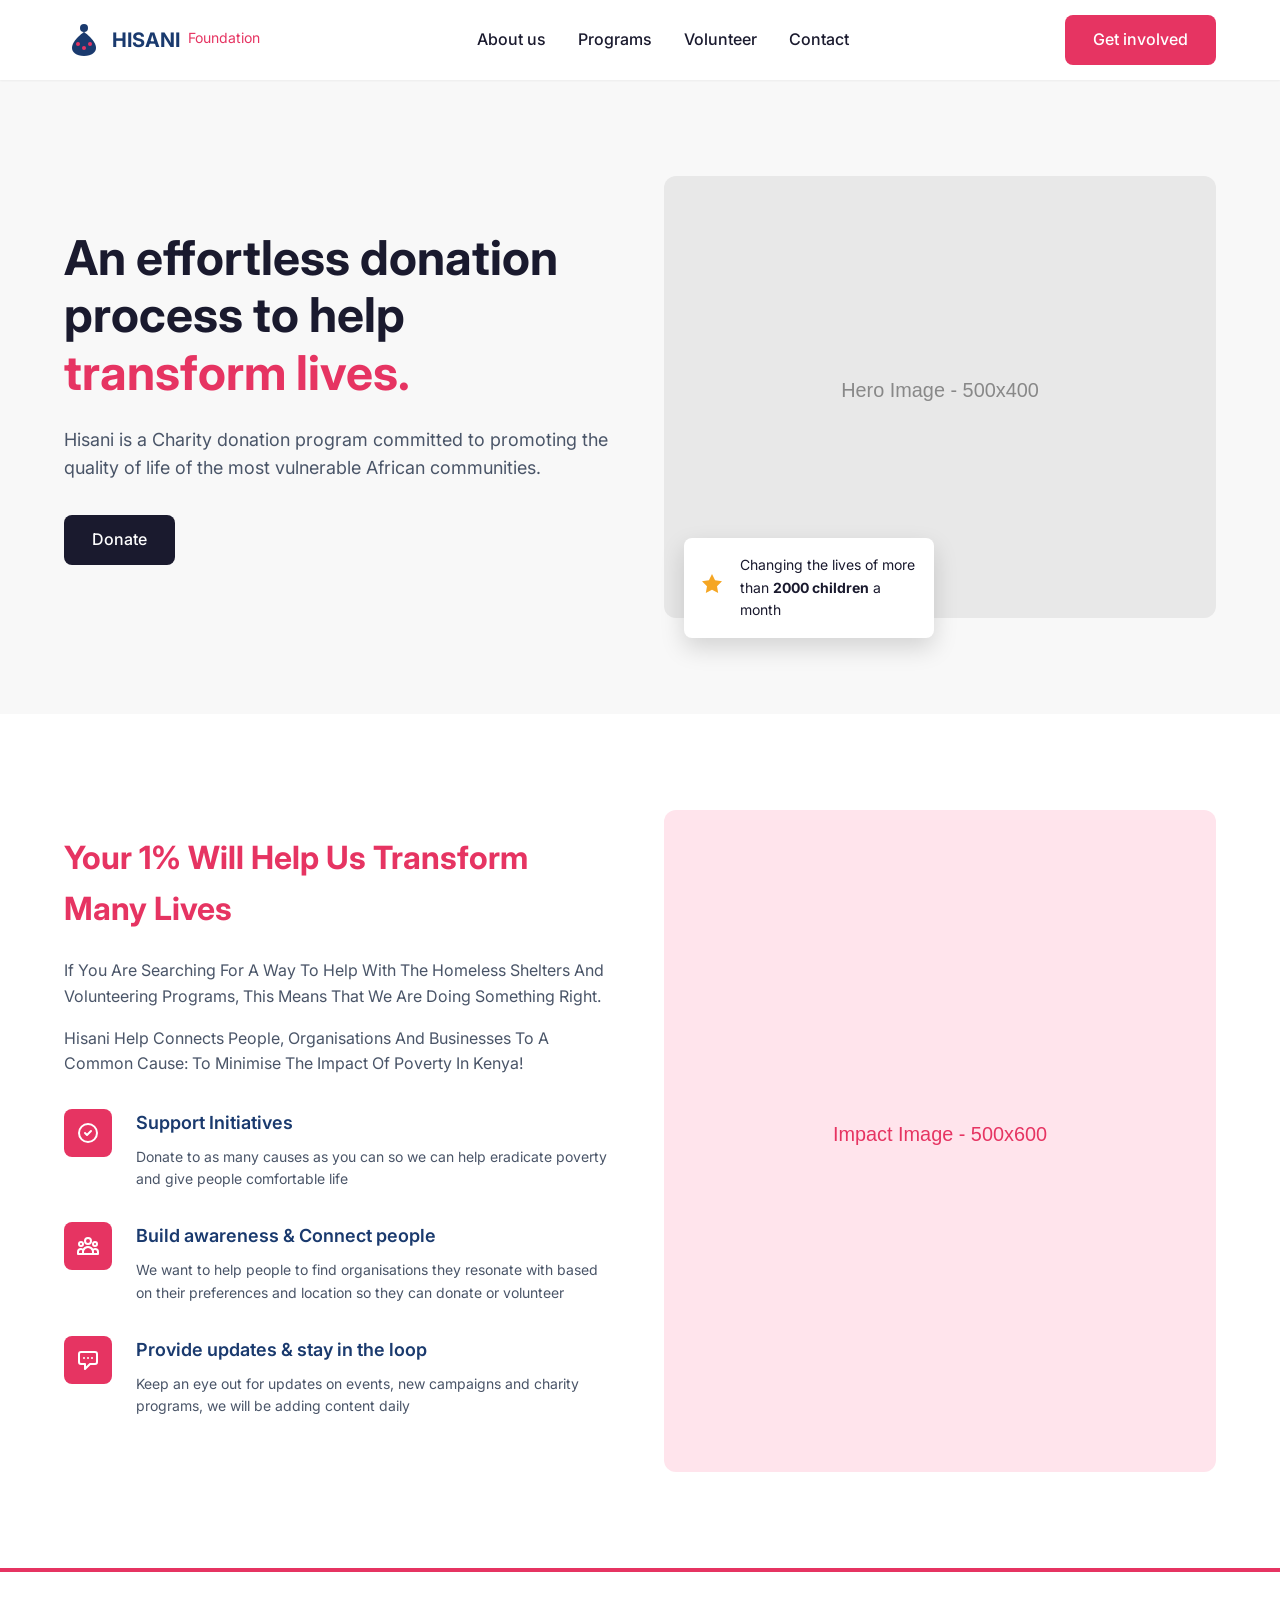
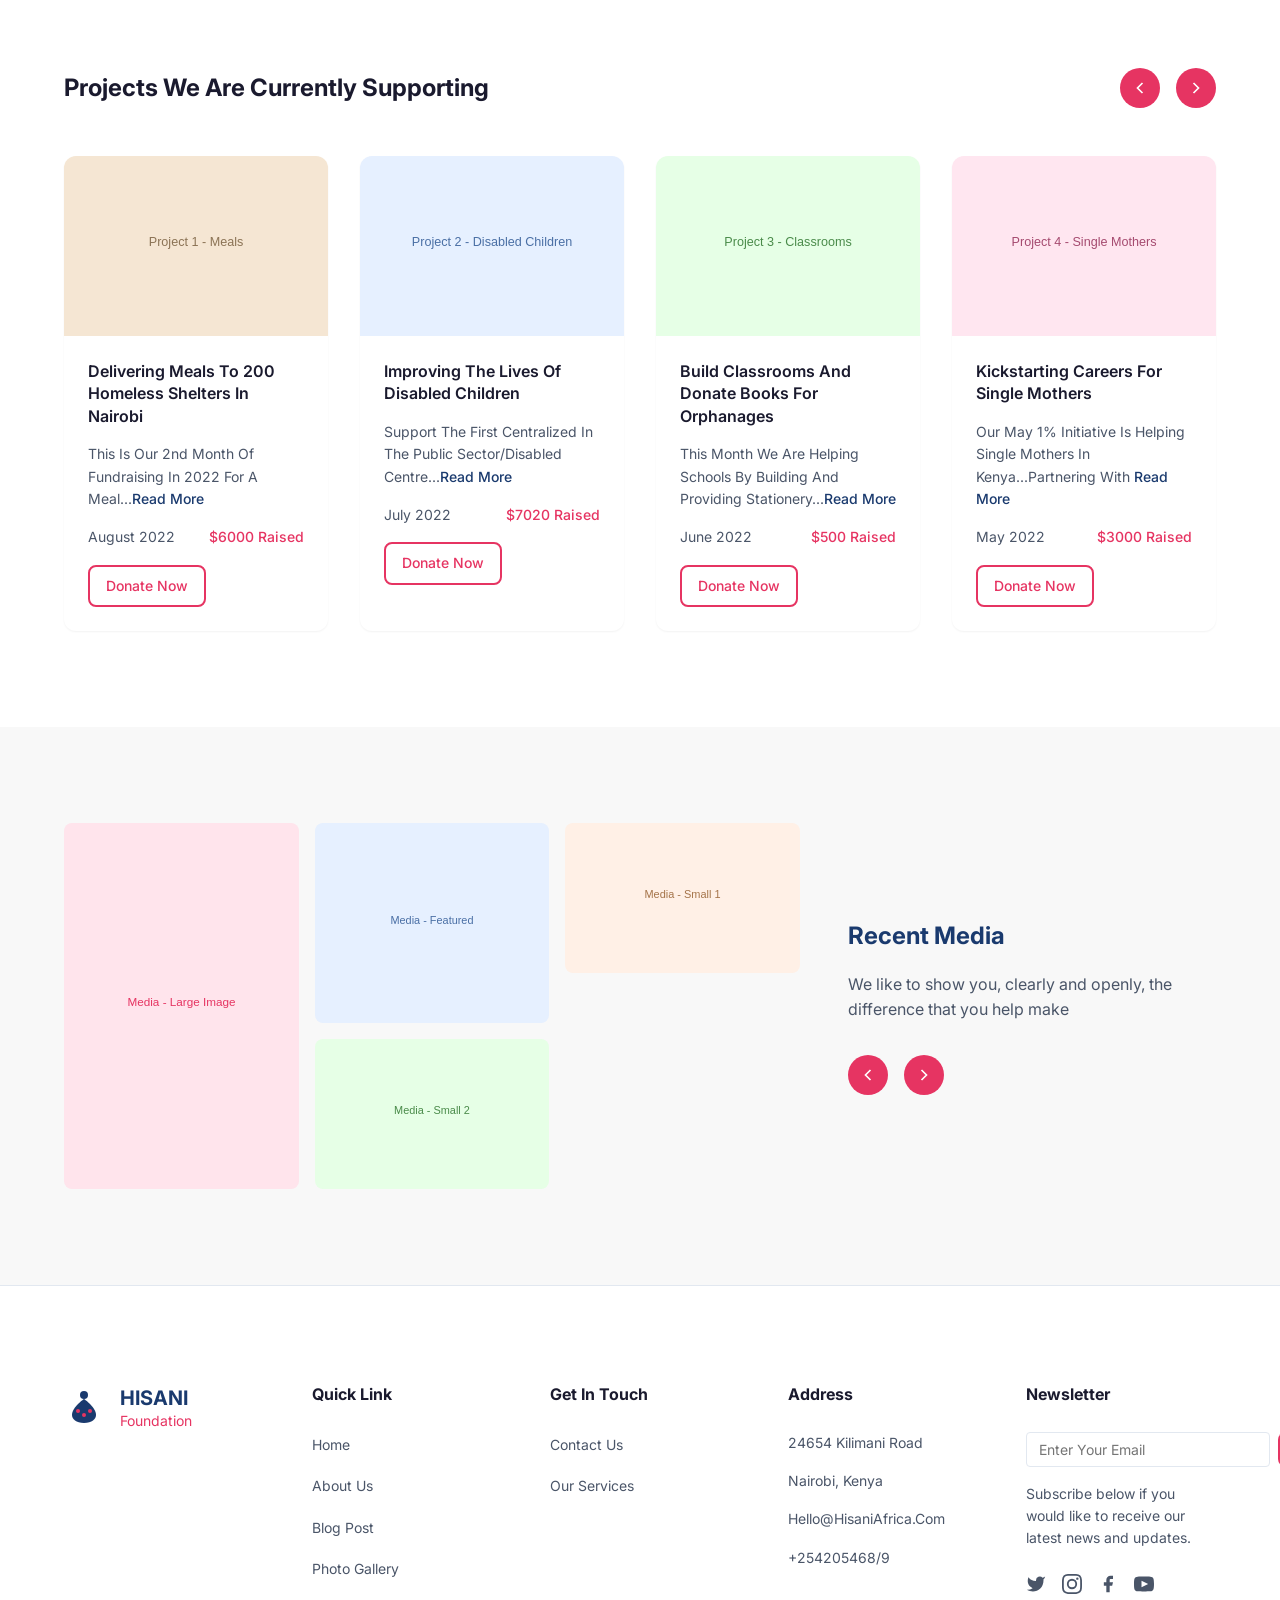
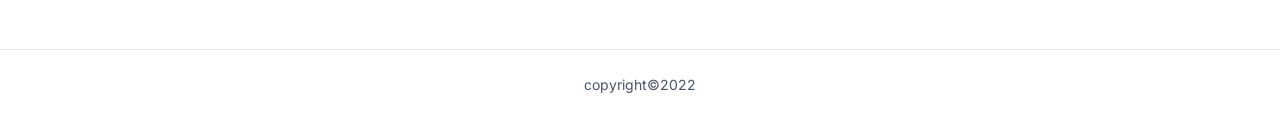
==== commit 15ed6f22: "Refactors assets and updates team info site-wide Moves static assets (CSS, JS, images) into an organ" ====
--- a/index.html
+++ b/index.html
@@ -7,7 +7,7 @@
   <link rel="preconnect" href="https://fonts.googleapis.com">
   <link rel="preconnect" href="https://fonts.gstatic.com" crossorigin>
   <link href="https://fonts.googleapis.com/css2?family=Inter:wght@400;500;600;700&display=swap" rel="stylesheet">
-  <link rel="stylesheet" href="css/styles.css">
+  <link rel="stylesheet" href="assets/css/styles.css">
 </head>
 <body>
   <header class="header">
@@ -58,7 +58,7 @@
         </div>
         
         <div class="hero-image">
-          <img src="https://images.unsplash.com/photo-1488521787991-ed7bbaae773c?w=500&h=400&fit=crop" alt="Volunteers helping community" class="hero-img">
+          <img src="assets/images/hero/hero-main.svg" alt="Volunteers helping community" class="hero-img">
           <div class="hero-card">
             <div class="hero-card-icon">
               <svg width="24" height="24" viewBox="0 0 24 24" fill="none" xmlns="http://www.w3.org/2000/svg">
@@ -124,7 +124,7 @@
         </div>
         
         <div class="impact-image">
-          <img src="https://images.unsplash.com/photo-1542810634-71277d95dcbb?w=500&h=600&fit=crop" alt="Happy children smiling" class="impact-img">
+          <img src="assets/images/hero/impact-child.svg" alt="Happy children smiling" class="impact-img">
         </div>
       </div>
     </section>
@@ -150,7 +150,7 @@
         <div class="projects-grid">
           <div class="project-card">
             <div class="project-image">
-              <img src="https://images.unsplash.com/photo-1488521787991-ed7bbaae773c?w=300&h=200&fit=crop" alt="Delivering meals">
+              <img src="assets/images/projects/project-meals.svg" alt="Delivering meals">
             </div>
             <div class="project-content">
               <h3 class="project-title">Delivering Meals To 200 Homeless Shelters In Nairobi</h3>
@@ -165,7 +165,7 @@
 
           <div class="project-card">
             <div class="project-image">
-              <img src="https://images.unsplash.com/photo-1509099836639-18ba1795216d?w=300&h=200&fit=crop" alt="Disabled children">
+              <img src="assets/images/projects/project-disabled.svg" alt="Disabled children">
             </div>
             <div class="project-content">
               <h3 class="project-title">Improving The Lives Of Disabled Children</h3>
@@ -180,7 +180,7 @@
 
           <div class="project-card">
             <div class="project-image">
-              <img src="https://images.unsplash.com/photo-1497486751825-1233686d5d80?w=300&h=200&fit=crop" alt="Classrooms and books">
+              <img src="assets/images/projects/project-classrooms.svg" alt="Classrooms and books">
             </div>
             <div class="project-content">
               <h3 class="project-title">Build Classrooms And Donate Books For Orphanages</h3>
@@ -195,7 +195,7 @@
 
           <div class="project-card">
             <div class="project-image">
-              <img src="https://images.unsplash.com/photo-1509099836639-18ba1795216d?w=300&h=200&fit=crop" alt="Single mothers">
+              <img src="assets/images/projects/project-mothers.svg" alt="Single mothers">
             </div>
             <div class="project-content">
               <h3 class="project-title">Kickstarting Careers For Single Mothers</h3>
@@ -216,16 +216,16 @@
         <div class="media-content">
           <div class="media-gallery">
             <div class="media-item media-item--large">
-              <img src="https://images.unsplash.com/photo-1488521787991-ed7bbaae773c?w=400&h=500&fit=crop" alt="Children with donations">
+              <img src="assets/images/media/media-1.svg" alt="Children with donations">
             </div>
             <div class="media-item media-item--featured">
-              <img src="https://images.unsplash.com/photo-1542810634-71277d95dcbb?w=300&h=400&fit=crop" alt="Happy child">
+              <img src="assets/images/media/media-2.svg" alt="Happy child">
             </div>
             <div class="media-item">
-              <img src="https://images.unsplash.com/photo-1509099836639-18ba1795216d?w=300&h=200&fit=crop" alt="Community support">
+              <img src="assets/images/media/media-3.svg" alt="Community support">
             </div>
             <div class="media-item">
-              <img src="https://images.unsplash.com/photo-1497486751825-1233686d5d80?w=300&h=200&fit=crop" alt="Education program">
+              <img src="assets/images/media/media-4.svg" alt="Education program">
             </div>
           </div>
           <div class="media-info">
@@ -319,6 +319,6 @@
     </div>
   </footer>
 
-  <script src="js/main.js"></script>
+  <script src="assets/js/main.js"></script>
 </body>
 </html>
--- a/assets/css/styles.css
+++ b/assets/css/styles.css
@@ -0,0 +1,1350 @@
+:root {
+  --color-primary: #E63462;
+  --color-primary-hover: #d42a56;
+  --color-dark: #0D1B2A;
+  --color-dark-secondary: #1A1A2E;
+  --color-navy: #1A3A6E;
+  --color-white: #FFFFFF;
+  --color-off-white: #F8F8F8;
+  --color-gray: #4A5568;
+  --color-gray-light: #E2E8F0;
+  --color-gold: #F5A623;
+  --font-family: 'Inter', -apple-system, BlinkMacSystemFont, 'Segoe UI', Roboto, sans-serif;
+  --font-size-base: 16px;
+  --font-size-sm: 0.875rem;
+  --font-size-lg: 1.125rem;
+  --font-size-xl: 1.25rem;
+  --font-size-2xl: 1.5rem;
+  --font-size-3xl: 2rem;
+  --font-size-4xl: 2.5rem;
+  --font-size-5xl: 3rem;
+  --spacing-xs: 0.5rem;
+  --spacing-sm: 1rem;
+  --spacing-md: 1.5rem;
+  --spacing-lg: 2rem;
+  --spacing-xl: 3rem;
+  --spacing-2xl: 4rem;
+  --spacing-3xl: 6rem;
+  --container-max-width: 1200px;
+  --header-height: 80px;
+  --transition-fast: 0.2s ease;
+  --transition-normal: 0.3s ease;
+  --shadow-sm: 0 1px 2px rgba(0, 0, 0, 0.05);
+  --shadow-md: 0 4px 6px rgba(0, 0, 0, 0.1);
+  --shadow-lg: 0 10px 25px rgba(0, 0, 0, 0.15);
+  --radius-sm: 4px;
+  --radius-md: 8px;
+  --radius-lg: 12px;
+  --radius-xl: 20px;
+  --radius-full: 9999px;
+}
+
+*,
+*::before,
+*::after {
+  box-sizing: border-box;
+  margin: 0;
+  padding: 0;
+}
+
+html {
+  scroll-behavior: smooth;
+  font-size: var(--font-size-base);
+}
+
+body {
+  font-family: var(--font-family);
+  font-size: var(--font-size-base);
+  line-height: 1.6;
+  color: var(--color-dark-secondary);
+  background-color: var(--color-white);
+  -webkit-font-smoothing: antialiased;
+  -moz-osx-font-smoothing: grayscale;
+}
+
+img {
+  max-width: 100%;
+  height: auto;
+  display: block;
+}
+
+a {
+  text-decoration: none;
+  color: inherit;
+  transition: color var(--transition-fast);
+}
+
+ul {
+  list-style: none;
+}
+
+button {
+  cursor: pointer;
+  border: none;
+  background: none;
+  font-family: inherit;
+}
+
+input,
+textarea,
+select {
+  font-family: inherit;
+  font-size: inherit;
+}
+
+.container {
+  width: 100%;
+  max-width: var(--container-max-width);
+  margin: 0 auto;
+  padding: 0 var(--spacing-md);
+}
+
+.text-accent {
+  color: var(--color-primary);
+}
+
+.text-center {
+  text-align: center;
+}
+
+.section-title {
+  font-size: var(--font-size-3xl);
+  font-weight: 700;
+  margin-bottom: var(--spacing-sm);
+  color: var(--color-dark-secondary);
+}
+
+.section-subtitle {
+  font-size: var(--font-size-lg);
+  color: var(--color-gray);
+  margin-bottom: var(--spacing-xl);
+}
+
+.btn {
+  display: inline-flex;
+  align-items: center;
+  justify-content: center;
+  padding: 0.75rem 1.75rem;
+  font-size: var(--font-size-base);
+  font-weight: 500;
+  border-radius: var(--radius-md);
+  transition: all var(--transition-fast);
+  white-space: nowrap;
+  cursor: pointer;
+}
+
+.btn-primary {
+  background-color: var(--color-primary);
+  color: var(--color-white);
+  border: none;
+}
+
+.btn-primary:hover {
+  background-color: var(--color-primary-hover);
+  transform: translateY(-2px);
+}
+
+.btn-dark {
+  background-color: var(--color-dark-secondary);
+  color: var(--color-white);
+}
+
+.btn-dark:hover {
+  background-color: var(--color-dark);
+  transform: translateY(-2px);
+}
+
+.btn-outline {
+  background-color: transparent;
+  border: 2px solid var(--color-primary);
+  color: var(--color-primary);
+}
+
+.btn-outline:hover {
+  background-color: var(--color-primary);
+  color: var(--color-white);
+}
+
+.btn-outline-white {
+  background-color: transparent;
+  border: 2px solid var(--color-white);
+  color: var(--color-dark-secondary);
+  background-color: var(--color-white);
+}
+
+.btn-outline-white:hover {
+  background-color: var(--color-off-white);
+}
+
+.btn-donate {
+  background-color: transparent;
+  border: 2px solid var(--color-primary);
+  color: var(--color-primary);
+  padding: 0.5rem 1rem;
+  font-size: var(--font-size-sm);
+}
+
+.btn-donate:hover {
+  background-color: var(--color-primary);
+  color: var(--color-white);
+}
+
+.btn-full {
+  width: 100%;
+}
+
+.header {
+  position: fixed;
+  top: 0;
+  left: 0;
+  right: 0;
+  height: var(--header-height);
+  background-color: var(--color-white);
+  box-shadow: var(--shadow-sm);
+  z-index: 1000;
+}
+
+.header-container {
+  display: flex;
+  align-items: center;
+  justify-content: space-between;
+  height: 100%;
+}
+
+.logo {
+  display: flex;
+  align-items: center;
+  gap: 0.5rem;
+}
+
+.logo-icon {
+  width: 40px;
+  height: 40px;
+}
+
+.logo-text {
+  font-size: var(--font-size-xl);
+  font-weight: 700;
+  color: var(--color-navy);
+}
+
+.logo-subtext {
+  font-size: var(--font-size-sm);
+  color: var(--color-primary);
+  display: block;
+  margin-top: -4px;
+}
+
+.nav {
+  display: none;
+}
+
+.nav-list {
+  display: flex;
+  align-items: center;
+  gap: var(--spacing-lg);
+}
+
+.nav-link {
+  font-weight: 500;
+  color: var(--color-dark-secondary);
+  position: relative;
+}
+
+.nav-link:hover,
+.nav-link.active {
+  color: var(--color-primary);
+}
+
+.nav-link::after {
+  content: '';
+  position: absolute;
+  bottom: -4px;
+  left: 0;
+  width: 0;
+  height: 2px;
+  background-color: var(--color-primary);
+  transition: width var(--transition-fast);
+}
+
+.nav-link:hover::after,
+.nav-link.active::after {
+  width: 100%;
+}
+
+.header .btn-primary {
+  display: none;
+}
+
+.mobile-menu-btn {
+  display: flex;
+  flex-direction: column;
+  gap: 5px;
+  padding: 10px;
+}
+
+.mobile-menu-btn span {
+  width: 25px;
+  height: 2px;
+  background-color: var(--color-dark-secondary);
+  transition: all var(--transition-fast);
+}
+
+@media (min-width: 768px) {
+  .nav {
+    display: block;
+  }
+  
+  .header .btn-primary {
+    display: inline-flex;
+  }
+  
+  .mobile-menu-btn {
+    display: none;
+  }
+}
+
+main {
+  padding-top: var(--header-height);
+}
+
+.hero {
+  padding: var(--spacing-3xl) 0;
+  background-color: var(--color-off-white);
+}
+
+.hero-container {
+  display: grid;
+  grid-template-columns: 1fr;
+  gap: var(--spacing-xl);
+  align-items: center;
+}
+
+.hero-title {
+  font-size: var(--font-size-3xl);
+  font-weight: 700;
+  line-height: 1.2;
+  margin-bottom: var(--spacing-md);
+  color: var(--color-dark-secondary);
+}
+
+.hero-description {
+  font-size: var(--font-size-lg);
+  color: var(--color-gray);
+  margin-bottom: var(--spacing-lg);
+}
+
+.hero-image {
+  position: relative;
+}
+
+.hero-img {
+  border-radius: var(--radius-lg);
+  width: 100%;
+}
+
+.hero-card {
+  position: absolute;
+  bottom: -20px;
+  left: 20px;
+  background: var(--color-white);
+  padding: var(--spacing-sm);
+  border-radius: var(--radius-md);
+  box-shadow: var(--shadow-lg);
+  display: flex;
+  align-items: center;
+  gap: var(--spacing-sm);
+  max-width: 250px;
+}
+
+.hero-card-icon {
+  flex-shrink: 0;
+}
+
+.hero-card-text {
+  font-size: var(--font-size-sm);
+}
+
+@media (min-width: 768px) {
+  .hero-container {
+    grid-template-columns: 1fr 1fr;
+  }
+  
+  .hero-title {
+    font-size: var(--font-size-4xl);
+  }
+}
+
+@media (min-width: 1024px) {
+  .hero-title {
+    font-size: var(--font-size-5xl);
+  }
+}
+
+.impact {
+  padding: var(--spacing-3xl) 0;
+}
+
+.impact-container {
+  display: grid;
+  grid-template-columns: 1fr;
+  gap: var(--spacing-xl);
+  align-items: center;
+}
+
+.impact-title {
+  font-size: var(--font-size-2xl);
+  font-weight: 700;
+  margin-bottom: var(--spacing-md);
+}
+
+.impact-description {
+  color: var(--color-gray);
+  margin-bottom: var(--spacing-sm);
+}
+
+.features {
+  margin-top: var(--spacing-lg);
+}
+
+.feature {
+  display: flex;
+  gap: var(--spacing-md);
+  margin-bottom: var(--spacing-lg);
+}
+
+.feature-icon {
+  width: 48px;
+  height: 48px;
+  display: flex;
+  align-items: center;
+  justify-content: center;
+  background-color: var(--color-dark-secondary);
+  border-radius: var(--radius-md);
+  flex-shrink: 0;
+}
+
+.feature-icon--pink {
+  background-color: var(--color-primary);
+}
+
+.feature-title {
+  font-size: var(--font-size-lg);
+  font-weight: 600;
+  margin-bottom: var(--spacing-xs);
+  color: var(--color-navy);
+}
+
+.feature-text {
+  font-size: var(--font-size-sm);
+  color: var(--color-gray);
+}
+
+.impact-image {
+  display: none;
+}
+
+.impact-img {
+  border-radius: var(--radius-lg);
+  width: 100%;
+  object-fit: cover;
+}
+
+@media (min-width: 768px) {
+  .impact-container {
+    grid-template-columns: 1fr 1fr;
+  }
+  
+  .impact-image {
+    display: block;
+  }
+  
+  .impact-title {
+    font-size: var(--font-size-3xl);
+  }
+}
+
+.programs-hero {
+  position: relative;
+  padding: var(--spacing-3xl) 0;
+  background: linear-gradient(rgba(0, 0, 0, 0.6), rgba(0, 0, 0, 0.6)), 
+              url('https://images.unsplash.com/photo-1488521787991-ed7bbaae773c?w=1200') center/cover;
+  color: var(--color-white);
+  text-align: center;
+}
+
+.programs-hero-title {
+  font-size: var(--font-size-2xl);
+  font-weight: 600;
+  max-width: 600px;
+  margin: 0 auto var(--spacing-lg);
+  font-style: italic;
+}
+
+.programs-hero-buttons {
+  display: flex;
+  gap: var(--spacing-sm);
+  justify-content: center;
+  flex-wrap: wrap;
+}
+
+@media (min-width: 768px) {
+  .programs-hero-title {
+    font-size: var(--font-size-3xl);
+  }
+}
+
+.projects-section {
+  padding: var(--spacing-3xl) 0;
+}
+
+.projects-header {
+  display: flex;
+  justify-content: space-between;
+  align-items: center;
+  margin-bottom: var(--spacing-xl);
+}
+
+.projects-title {
+  font-size: var(--font-size-2xl);
+  font-weight: 700;
+  color: var(--color-dark-secondary);
+}
+
+.carousel-nav {
+  display: flex;
+  gap: var(--spacing-sm);
+}
+
+.carousel-btn {
+  width: 40px;
+  height: 40px;
+  border-radius: 50%;
+  background-color: var(--color-primary);
+  color: var(--color-white);
+  display: flex;
+  align-items: center;
+  justify-content: center;
+  cursor: pointer;
+  transition: all var(--transition-fast);
+}
+
+.carousel-btn:hover {
+  background-color: var(--color-primary-hover);
+}
+
+.projects-grid {
+  display: grid;
+  grid-template-columns: 1fr;
+  gap: var(--spacing-lg);
+}
+
+.project-card {
+  background: var(--color-white);
+  border-radius: var(--radius-lg);
+  overflow: hidden;
+  box-shadow: var(--shadow-sm);
+  transition: box-shadow var(--transition-fast);
+}
+
+.project-card:hover {
+  box-shadow: var(--shadow-md);
+}
+
+.project-image img {
+  width: 100%;
+  height: 180px;
+  object-fit: cover;
+}
+
+.project-content {
+  padding: var(--spacing-md);
+}
+
+.project-title {
+  font-size: var(--font-size-base);
+  font-weight: 600;
+  margin-bottom: var(--spacing-sm);
+  color: var(--color-dark-secondary);
+  line-height: 1.4;
+}
+
+.project-description {
+  font-size: var(--font-size-sm);
+  color: var(--color-gray);
+  margin-bottom: var(--spacing-sm);
+}
+
+.read-more {
+  color: var(--color-navy);
+  font-weight: 500;
+}
+
+.read-more:hover {
+  color: var(--color-primary);
+}
+
+.project-meta {
+  display: flex;
+  justify-content: space-between;
+  font-size: var(--font-size-sm);
+  color: var(--color-gray);
+  margin-bottom: var(--spacing-sm);
+}
+
+.project-raised {
+  color: var(--color-primary);
+  font-weight: 500;
+}
+
+@media (min-width: 768px) {
+  .projects-grid {
+    grid-template-columns: repeat(2, 1fr);
+  }
+}
+
+@media (min-width: 1024px) {
+  .projects-grid {
+    grid-template-columns: repeat(4, 1fr);
+  }
+}
+
+.project-detail-section {
+  padding: var(--spacing-xl) 0;
+}
+
+.project-detail-image img {
+  width: 100%;
+  max-height: 400px;
+  object-fit: cover;
+  border-radius: var(--radius-lg);
+}
+
+.project-detail-title {
+  font-size: var(--font-size-2xl);
+  font-weight: 700;
+  margin: var(--spacing-lg) 0 var(--spacing-sm);
+  color: var(--color-dark-secondary);
+}
+
+.project-detail-donation {
+  font-size: var(--font-size-xl);
+  font-weight: 600;
+  color: var(--color-dark-secondary);
+}
+
+.project-divider {
+  margin: var(--spacing-lg) 0;
+  border: none;
+  border-top: 1px solid var(--color-gray-light);
+}
+
+.project-story-title {
+  font-size: var(--font-size-lg);
+  font-weight: 600;
+  margin-bottom: var(--spacing-sm);
+  color: var(--color-dark-secondary);
+}
+
+.project-story-text {
+  color: var(--color-gray);
+  line-height: 1.8;
+}
+
+.project-fundraiser {
+  margin-top: var(--spacing-xl);
+}
+
+.fundraiser-title {
+  font-size: var(--font-size-lg);
+  font-weight: 600;
+  margin-bottom: var(--spacing-sm);
+}
+
+.fundraiser-info {
+  display: flex;
+  align-items: center;
+  gap: var(--spacing-sm);
+}
+
+.fundraiser-avatar {
+  width: 48px;
+  height: 48px;
+  background-color: var(--color-off-white);
+  border-radius: 50%;
+  display: flex;
+  align-items: center;
+  justify-content: center;
+}
+
+.fundraiser-details {
+  display: flex;
+  flex-direction: column;
+}
+
+.fundraiser-name {
+  font-weight: 500;
+}
+
+.fundraiser-verified {
+  font-size: var(--font-size-sm);
+  color: var(--color-gray);
+  display: flex;
+  align-items: center;
+  gap: 4px;
+}
+
+.donate-section {
+  padding: var(--spacing-3xl) 0;
+  background-color: var(--color-off-white);
+}
+
+.donate-container {
+  display: grid;
+  grid-template-columns: 1fr;
+  gap: var(--spacing-xl);
+}
+
+.donate-title,
+.bank-title {
+  font-size: var(--font-size-xl);
+  font-weight: 700;
+  color: var(--color-navy);
+  margin-bottom: var(--spacing-md);
+}
+
+.qr-code {
+  background: var(--color-white);
+  padding: var(--spacing-md);
+  border-radius: var(--radius-md);
+  display: inline-block;
+  margin-bottom: var(--spacing-md);
+}
+
+.qr-text {
+  font-size: var(--font-size-sm);
+  color: var(--color-gray);
+  margin-bottom: var(--spacing-lg);
+}
+
+.payment-title {
+  font-size: var(--font-size-base);
+  font-weight: 600;
+  margin-bottom: var(--spacing-sm);
+}
+
+.payment-methods {
+  display: flex;
+  align-items: center;
+  gap: var(--spacing-md);
+  flex-wrap: wrap;
+}
+
+.payment-icon {
+  height: 30px;
+  width: auto;
+}
+
+.payment-mpesa {
+  background: #4CAF50;
+  color: white;
+  padding: 0.25rem 0.75rem;
+  border-radius: var(--radius-sm);
+  font-weight: 600;
+  font-size: var(--font-size-sm);
+}
+
+.bank-subtitle {
+  color: var(--color-gray);
+  margin-bottom: var(--spacing-lg);
+}
+
+.bank-info {
+  margin-bottom: var(--spacing-lg);
+}
+
+.bank-row {
+  display: flex;
+  justify-content: space-between;
+  padding: var(--spacing-sm) 0;
+  border-bottom: 1px solid var(--color-gray-light);
+}
+
+.bank-label {
+  color: var(--color-gray);
+}
+
+.bank-value {
+  font-weight: 500;
+}
+
+.copy-btn {
+  margin-top: var(--spacing-sm);
+}
+
+@media (min-width: 768px) {
+  .donate-container {
+    grid-template-columns: 1fr 1fr;
+  }
+}
+
+.about-intro-section {
+  padding: var(--spacing-xl) 0;
+}
+
+.about-intro-grid {
+  display: grid;
+  grid-template-columns: 1fr;
+  gap: var(--spacing-xl);
+}
+
+.about-text {
+  color: var(--color-gray);
+  line-height: 1.8;
+}
+
+.about-image-section {
+  padding: var(--spacing-lg) 0;
+}
+
+.about-large-image img {
+  width: 100%;
+  max-height: 400px;
+  object-fit: cover;
+  border-radius: var(--radius-lg);
+}
+
+.about-stats {
+  padding: var(--spacing-xl) 0;
+}
+
+.stats-grid {
+  display: grid;
+  grid-template-columns: repeat(2, 1fr);
+  gap: var(--spacing-lg);
+  text-align: center;
+}
+
+.stat-number {
+  font-size: var(--font-size-3xl);
+  font-weight: 700;
+  color: var(--color-navy);
+  display: block;
+}
+
+.stat-label {
+  font-size: var(--font-size-sm);
+  color: var(--color-gray);
+}
+
+@media (min-width: 768px) {
+  .about-intro-grid {
+    grid-template-columns: 1fr 1fr;
+  }
+  
+  .stats-grid {
+    grid-template-columns: repeat(4, 1fr);
+  }
+}
+
+.team-section {
+  padding: var(--spacing-3xl) 0;
+}
+
+.team-heading {
+  font-size: var(--font-size-2xl);
+  font-weight: 700;
+  text-align: center;
+  margin-bottom: var(--spacing-xl);
+  color: var(--color-navy);
+}
+
+.team-grid {
+  display: grid;
+  grid-template-columns: repeat(2, 1fr);
+  gap: var(--spacing-lg);
+}
+
+.team-card {
+  text-align: center;
+}
+
+.team-image img {
+  width: 100%;
+  height: 250px;
+  object-fit: cover;
+  border-radius: var(--radius-lg);
+  margin-bottom: var(--spacing-sm);
+}
+
+.team-name {
+  font-size: var(--font-size-base);
+  font-weight: 600;
+  margin-bottom: var(--spacing-xs);
+}
+
+.team-social {
+  display: flex;
+  justify-content: center;
+  gap: var(--spacing-sm);
+}
+
+.team-social a {
+  color: var(--color-gray);
+}
+
+.team-social a:hover {
+  color: var(--color-primary);
+}
+
+.volunteer-card {
+  background-color: var(--color-navy);
+  color: var(--color-white);
+  border-radius: var(--radius-lg);
+  padding: var(--spacing-xl);
+  text-align: center;
+  display: flex;
+  flex-direction: column;
+  align-items: center;
+  justify-content: center;
+}
+
+.volunteer-card-icon {
+  margin-bottom: var(--spacing-md);
+}
+
+.volunteer-card-title {
+  font-size: var(--font-size-xl);
+  font-weight: 600;
+  margin-bottom: var(--spacing-sm);
+}
+
+.volunteer-card-text {
+  font-size: var(--font-size-sm);
+  opacity: 0.9;
+  margin-bottom: var(--spacing-md);
+}
+
+@media (min-width: 768px) {
+  .team-grid {
+    grid-template-columns: repeat(4, 1fr);
+  }
+}
+
+.recent-media {
+  padding: var(--spacing-3xl) 0;
+  background-color: var(--color-off-white);
+}
+
+.media-content {
+  display: grid;
+  grid-template-columns: 1fr;
+  gap: var(--spacing-xl);
+  align-items: center;
+}
+
+.media-gallery {
+  display: grid;
+  grid-template-columns: repeat(3, 1fr);
+  grid-template-rows: auto auto;
+  gap: var(--spacing-sm);
+}
+
+.media-item img {
+  width: 100%;
+  height: 150px;
+  object-fit: cover;
+  border-radius: var(--radius-md);
+}
+
+.media-item--large {
+  grid-row: span 2;
+}
+
+.media-item--large img {
+  height: 100%;
+}
+
+.media-item--featured img {
+  height: 200px;
+}
+
+.media-title {
+  font-size: var(--font-size-2xl);
+  font-weight: 700;
+  color: var(--color-navy);
+  margin-bottom: var(--spacing-sm);
+}
+
+.media-text {
+  color: var(--color-gray);
+  margin-bottom: var(--spacing-lg);
+}
+
+.media-nav {
+  display: flex;
+  gap: var(--spacing-sm);
+}
+
+@media (min-width: 768px) {
+  .media-content {
+    grid-template-columns: 2fr 1fr;
+  }
+}
+
+.page-hero {
+  padding: var(--spacing-3xl) 0;
+  background-color: var(--color-off-white);
+  text-align: center;
+}
+
+.page-hero-title {
+  font-size: var(--font-size-3xl);
+  font-weight: 700;
+  margin-bottom: var(--spacing-sm);
+  color: var(--color-dark-secondary);
+}
+
+.page-hero-subtitle {
+  font-size: var(--font-size-lg);
+  color: var(--color-gray);
+}
+
+.volunteer-intro {
+  padding: var(--spacing-3xl) 0;
+}
+
+.volunteer-intro-container {
+  display: grid;
+  grid-template-columns: 1fr;
+  gap: var(--spacing-xl);
+  align-items: center;
+}
+
+.volunteer-intro-content p {
+  color: var(--color-gray);
+  margin-bottom: var(--spacing-md);
+}
+
+.volunteer-intro-image img {
+  border-radius: var(--radius-lg);
+}
+
+@media (min-width: 768px) {
+  .volunteer-intro-container {
+    grid-template-columns: 1fr 1fr;
+  }
+}
+
+.volunteer-benefits-section {
+  padding: var(--spacing-3xl) 0;
+  background-color: var(--color-off-white);
+}
+
+.benefits-grid {
+  display: grid;
+  grid-template-columns: 1fr;
+  gap: var(--spacing-lg);
+  margin-top: var(--spacing-xl);
+}
+
+.benefit-card {
+  background: var(--color-white);
+  padding: var(--spacing-lg);
+  border-radius: var(--radius-lg);
+  text-align: center;
+}
+
+.benefit-icon {
+  margin-bottom: var(--spacing-md);
+}
+
+.benefit-card h3 {
+  font-size: var(--font-size-lg);
+  margin-bottom: var(--spacing-sm);
+  color: var(--color-dark-secondary);
+}
+
+.benefit-card p {
+  color: var(--color-gray);
+  font-size: var(--font-size-sm);
+}
+
+@media (min-width: 768px) {
+  .benefits-grid {
+    grid-template-columns: repeat(2, 1fr);
+  }
+}
+
+@media (min-width: 1024px) {
+  .benefits-grid {
+    grid-template-columns: repeat(4, 1fr);
+  }
+}
+
+.volunteer-form-section {
+  padding: var(--spacing-3xl) 0;
+}
+
+.volunteer-form-wrapper {
+  max-width: 700px;
+  margin: 0 auto;
+}
+
+.volunteer-form-wrapper > p {
+  color: var(--color-gray);
+  margin-bottom: var(--spacing-xl);
+}
+
+.contact-page {
+  padding: var(--spacing-3xl) 0;
+}
+
+.contact-page-container {
+  display: grid;
+  grid-template-columns: 1fr;
+  gap: var(--spacing-xl);
+}
+
+.contact-intro {
+  color: var(--color-gray);
+  margin-bottom: var(--spacing-xl);
+}
+
+.contact-details-list {
+  display: flex;
+  flex-direction: column;
+  gap: var(--spacing-lg);
+}
+
+.contact-detail-item {
+  display: flex;
+  gap: var(--spacing-md);
+}
+
+.contact-detail-icon {
+  width: 48px;
+  height: 48px;
+  background-color: var(--color-off-white);
+  border-radius: 50%;
+  display: flex;
+  align-items: center;
+  justify-content: center;
+  flex-shrink: 0;
+}
+
+.contact-detail-content h4 {
+  font-weight: 600;
+  margin-bottom: var(--spacing-xs);
+}
+
+.contact-detail-content p {
+  color: var(--color-gray);
+  font-size: var(--font-size-sm);
+}
+
+@media (min-width: 768px) {
+  .contact-page-container {
+    grid-template-columns: 1fr 1fr;
+  }
+}
+
+.form-group {
+  margin-bottom: var(--spacing-md);
+}
+
+.form-row {
+  display: grid;
+  grid-template-columns: 1fr;
+  gap: var(--spacing-md);
+}
+
+@media (min-width: 768px) {
+  .form-row {
+    grid-template-columns: 1fr 1fr;
+  }
+}
+
+.form-group label {
+  display: block;
+  font-weight: 500;
+  margin-bottom: var(--spacing-xs);
+  color: var(--color-dark-secondary);
+}
+
+.form-group input,
+.form-group textarea,
+.form-group select {
+  width: 100%;
+  padding: 0.75rem 1rem;
+  border: 1px solid var(--color-gray-light);
+  border-radius: var(--radius-md);
+  transition: border-color var(--transition-fast);
+}
+
+.form-group input:focus,
+.form-group textarea:focus,
+.form-group select:focus {
+  outline: none;
+  border-color: var(--color-primary);
+}
+
+.footer {
+  background-color: var(--color-white);
+  padding: var(--spacing-3xl) 0 0;
+  border-top: 1px solid var(--color-gray-light);
+}
+
+.footer-container {
+  display: grid;
+  grid-template-columns: 1fr;
+  gap: var(--spacing-xl);
+}
+
+.footer-logo {
+  display: flex;
+  align-items: center;
+  gap: var(--spacing-sm);
+}
+
+.footer-logo-text {
+  display: flex;
+  flex-direction: column;
+}
+
+.footer-links {
+  display: grid;
+  grid-template-columns: repeat(2, 1fr);
+  gap: var(--spacing-lg);
+}
+
+.footer-column {
+  min-width: 0;
+}
+
+.footer-title {
+  font-size: var(--font-size-base);
+  font-weight: 700;
+  margin-bottom: var(--spacing-md);
+  color: var(--color-dark-secondary);
+}
+
+.footer-list {
+  display: flex;
+  flex-direction: column;
+  gap: var(--spacing-sm);
+}
+
+.footer-list a {
+  color: var(--color-gray);
+  font-size: var(--font-size-sm);
+  transition: color var(--transition-fast);
+}
+
+.footer-list a:hover {
+  color: var(--color-primary);
+}
+
+.footer-address li {
+  color: var(--color-gray);
+  font-size: var(--font-size-sm);
+}
+
+.newsletter-form {
+  display: flex;
+  gap: var(--spacing-xs);
+  margin-bottom: var(--spacing-sm);
+}
+
+.newsletter-input {
+  flex: 1;
+  padding: 0.5rem 0.75rem;
+  border: 1px solid var(--color-gray-light);
+  border-radius: var(--radius-sm);
+  font-size: var(--font-size-sm);
+}
+
+.newsletter-btn {
+  padding: 0.5rem 1rem;
+  font-size: var(--font-size-sm);
+}
+
+.newsletter-text {
+  font-size: var(--font-size-sm);
+  color: var(--color-gray);
+  margin-bottom: var(--spacing-md);
+}
+
+.footer-social {
+  display: flex;
+  gap: var(--spacing-sm);
+}
+
+.footer-social a {
+  color: var(--color-gray);
+  transition: color var(--transition-fast);
+}
+
+.footer-social a:hover {
+  color: var(--color-primary);
+}
+
+.footer-bottom {
+  text-align: center;
+  padding: var(--spacing-md) 0;
+  margin-top: var(--spacing-xl);
+  border-top: 1px solid var(--color-gray-light);
+}
+
+.footer-bottom p {
+  font-size: var(--font-size-sm);
+  color: var(--color-gray);
+}
+
+@media (min-width: 768px) {
+  .footer-container {
+    grid-template-columns: 200px 1fr;
+  }
+  
+  .footer-links {
+    grid-template-columns: repeat(4, 1fr);
+  }
+}
+
+@media (min-width: 1024px) {
+  .footer-links {
+    gap: var(--spacing-xl);
+  }
+}
+
+.nav-open .nav {
+  display: block;
+  position: absolute;
+  top: 100%;
+  left: 0;
+  right: 0;
+  background: var(--color-white);
+  padding: var(--spacing-md);
+  box-shadow: var(--shadow-md);
+}
+
+.nav-open .nav-list {
+  flex-direction: column;
+  align-items: flex-start;
+}
+
+.nav-open .mobile-menu-btn span:nth-child(1) {
+  transform: rotate(45deg) translate(5px, 5px);
+}
+
+.nav-open .mobile-menu-btn span:nth-child(2) {
+  opacity: 0;
+}
+
+.nav-open .mobile-menu-btn span:nth-child(3) {
+  transform: rotate(-45deg) translate(5px, -5px);
+}
+
+.home-projects {
+  border-top: 4px solid var(--color-primary);
+}
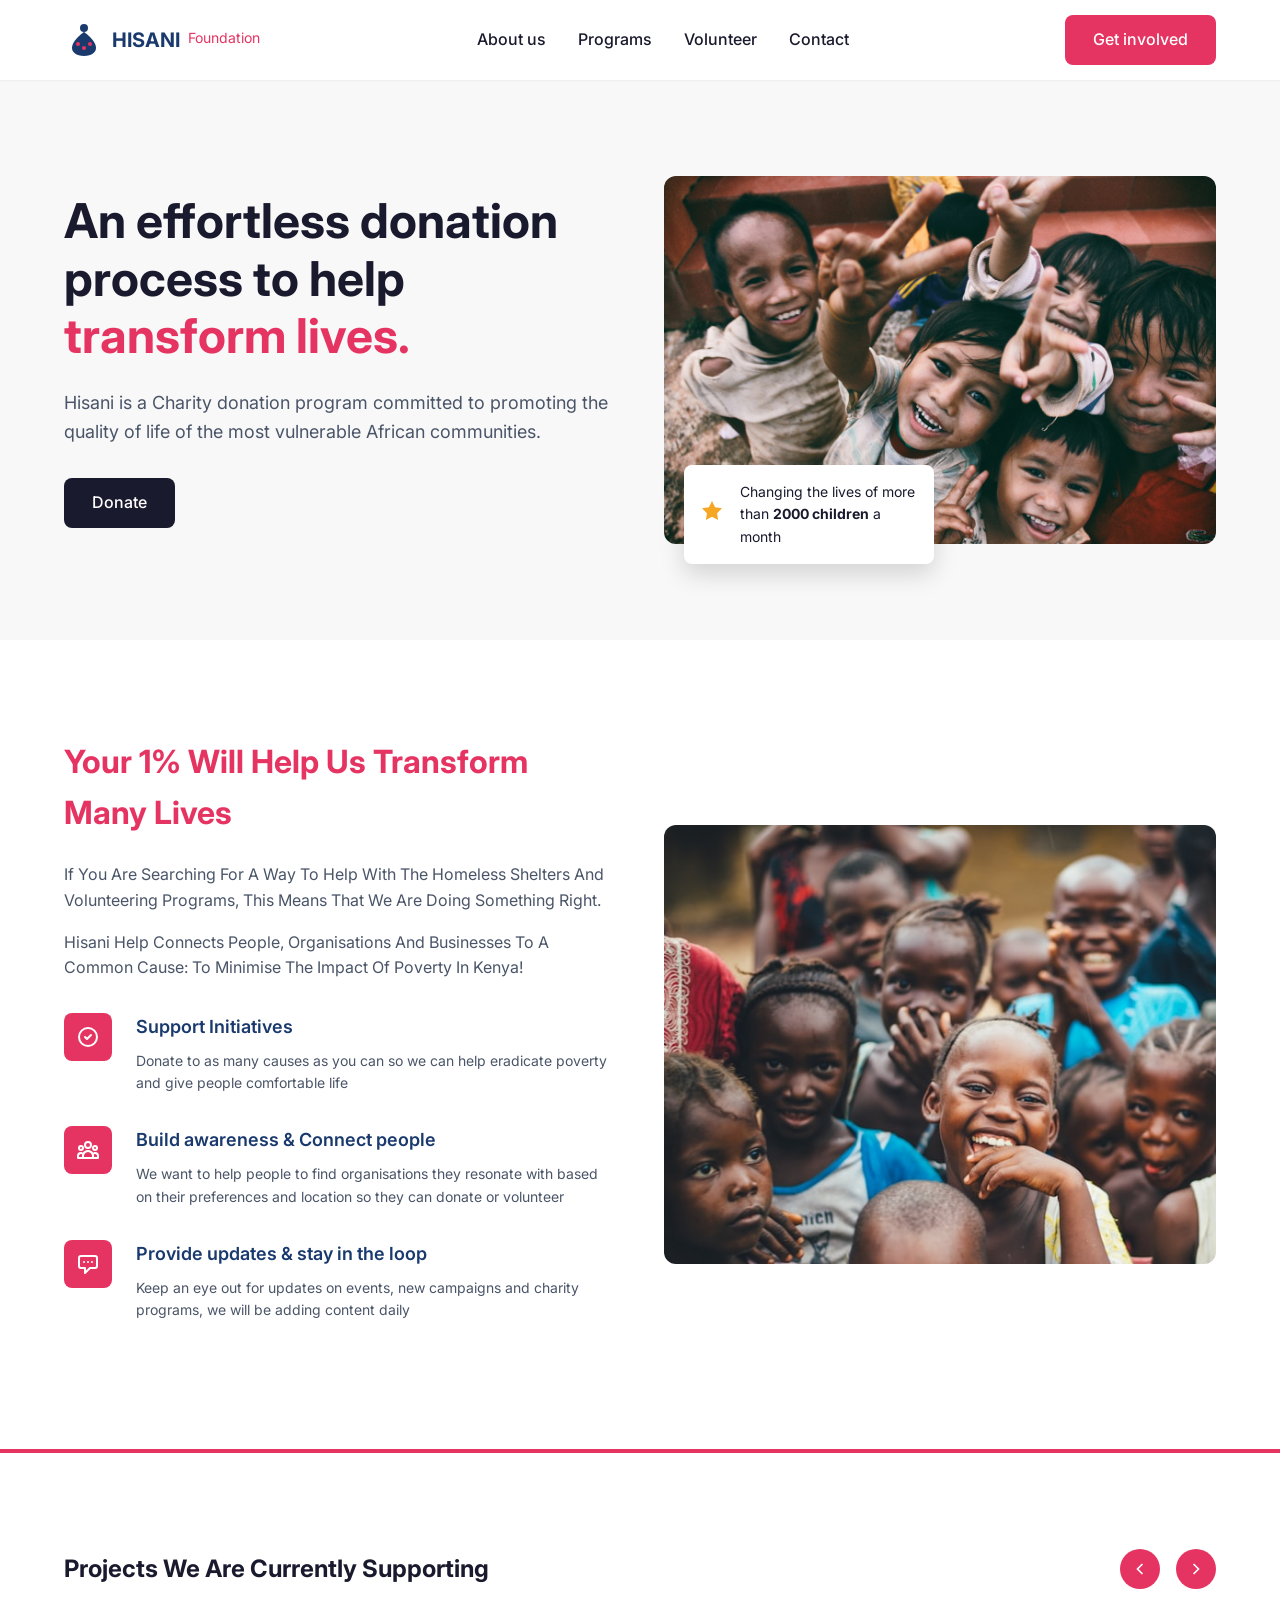
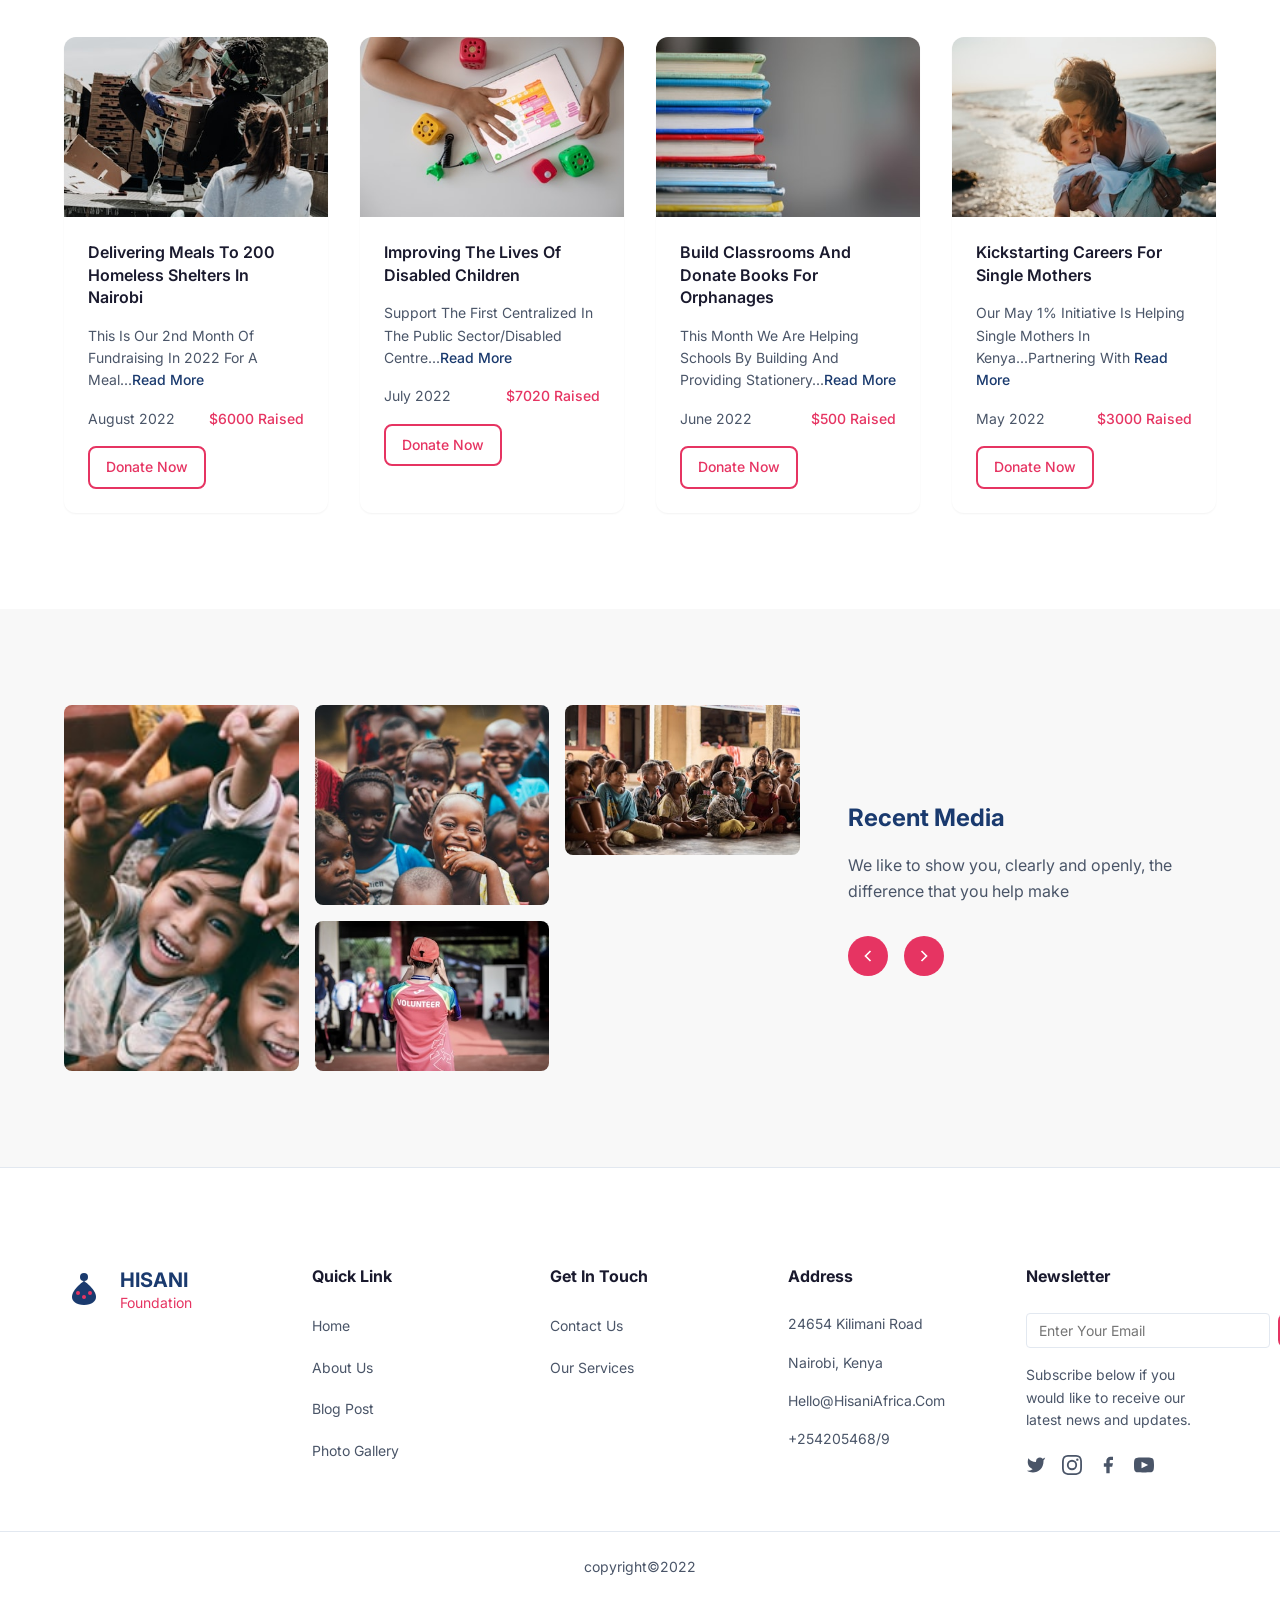
==== commit 9ffc7b7f: "Replaces SVG images with JPGs across the site Switches all image references from SVG to JPG formats " ====
--- a/index.html
+++ b/index.html
@@ -58,7 +58,7 @@
         </div>
         
         <div class="hero-image">
-          <img src="assets/images/hero/hero-main.svg" alt="Volunteers helping community" class="hero-img">
+          <img src="assets/images/hero/hero-main.jpg" alt="Volunteers helping community" class="hero-img">
           <div class="hero-card">
             <div class="hero-card-icon">
               <svg width="24" height="24" viewBox="0 0 24 24" fill="none" xmlns="http://www.w3.org/2000/svg">
@@ -124,7 +124,7 @@
         </div>
         
         <div class="impact-image">
-          <img src="assets/images/hero/impact-child.svg" alt="Happy children smiling" class="impact-img">
+          <img src="assets/images/hero/impact-child.jpg" alt="Happy children smiling" class="impact-img">
         </div>
       </div>
     </section>
@@ -150,7 +150,7 @@
         <div class="projects-grid">
           <div class="project-card">
             <div class="project-image">
-              <img src="assets/images/projects/project-meals.svg" alt="Delivering meals">
+              <img src="assets/images/projects/project-meals.jpg" alt="Delivering meals">
             </div>
             <div class="project-content">
               <h3 class="project-title">Delivering Meals To 200 Homeless Shelters In Nairobi</h3>
@@ -165,7 +165,7 @@
 
           <div class="project-card">
             <div class="project-image">
-              <img src="assets/images/projects/project-disabled.svg" alt="Disabled children">
+              <img src="assets/images/projects/project-disabled.jpg" alt="Disabled children">
             </div>
             <div class="project-content">
               <h3 class="project-title">Improving The Lives Of Disabled Children</h3>
@@ -180,7 +180,7 @@
 
           <div class="project-card">
             <div class="project-image">
-              <img src="assets/images/projects/project-classrooms.svg" alt="Classrooms and books">
+              <img src="assets/images/projects/project-classrooms.jpg" alt="Classrooms and books">
             </div>
             <div class="project-content">
               <h3 class="project-title">Build Classrooms And Donate Books For Orphanages</h3>
@@ -195,7 +195,7 @@
 
           <div class="project-card">
             <div class="project-image">
-              <img src="assets/images/projects/project-mothers.svg" alt="Single mothers">
+              <img src="assets/images/projects/project-mothers.jpg" alt="Single mothers">
             </div>
             <div class="project-content">
               <h3 class="project-title">Kickstarting Careers For Single Mothers</h3>
@@ -216,16 +216,16 @@
         <div class="media-content">
           <div class="media-gallery">
             <div class="media-item media-item--large">
-              <img src="assets/images/media/media-1.svg" alt="Children with donations">
+              <img src="assets/images/media/media-1.jpg" alt="Children with donations">
             </div>
             <div class="media-item media-item--featured">
-              <img src="assets/images/media/media-2.svg" alt="Happy child">
+              <img src="assets/images/media/media-2.jpg" alt="Happy child">
             </div>
             <div class="media-item">
-              <img src="assets/images/media/media-3.svg" alt="Community support">
+              <img src="assets/images/media/media-3.jpg" alt="Community support">
             </div>
             <div class="media-item">
-              <img src="assets/images/media/media-4.svg" alt="Education program">
+              <img src="assets/images/media/media-4.jpg" alt="Education program">
             </div>
           </div>
           <div class="media-info">
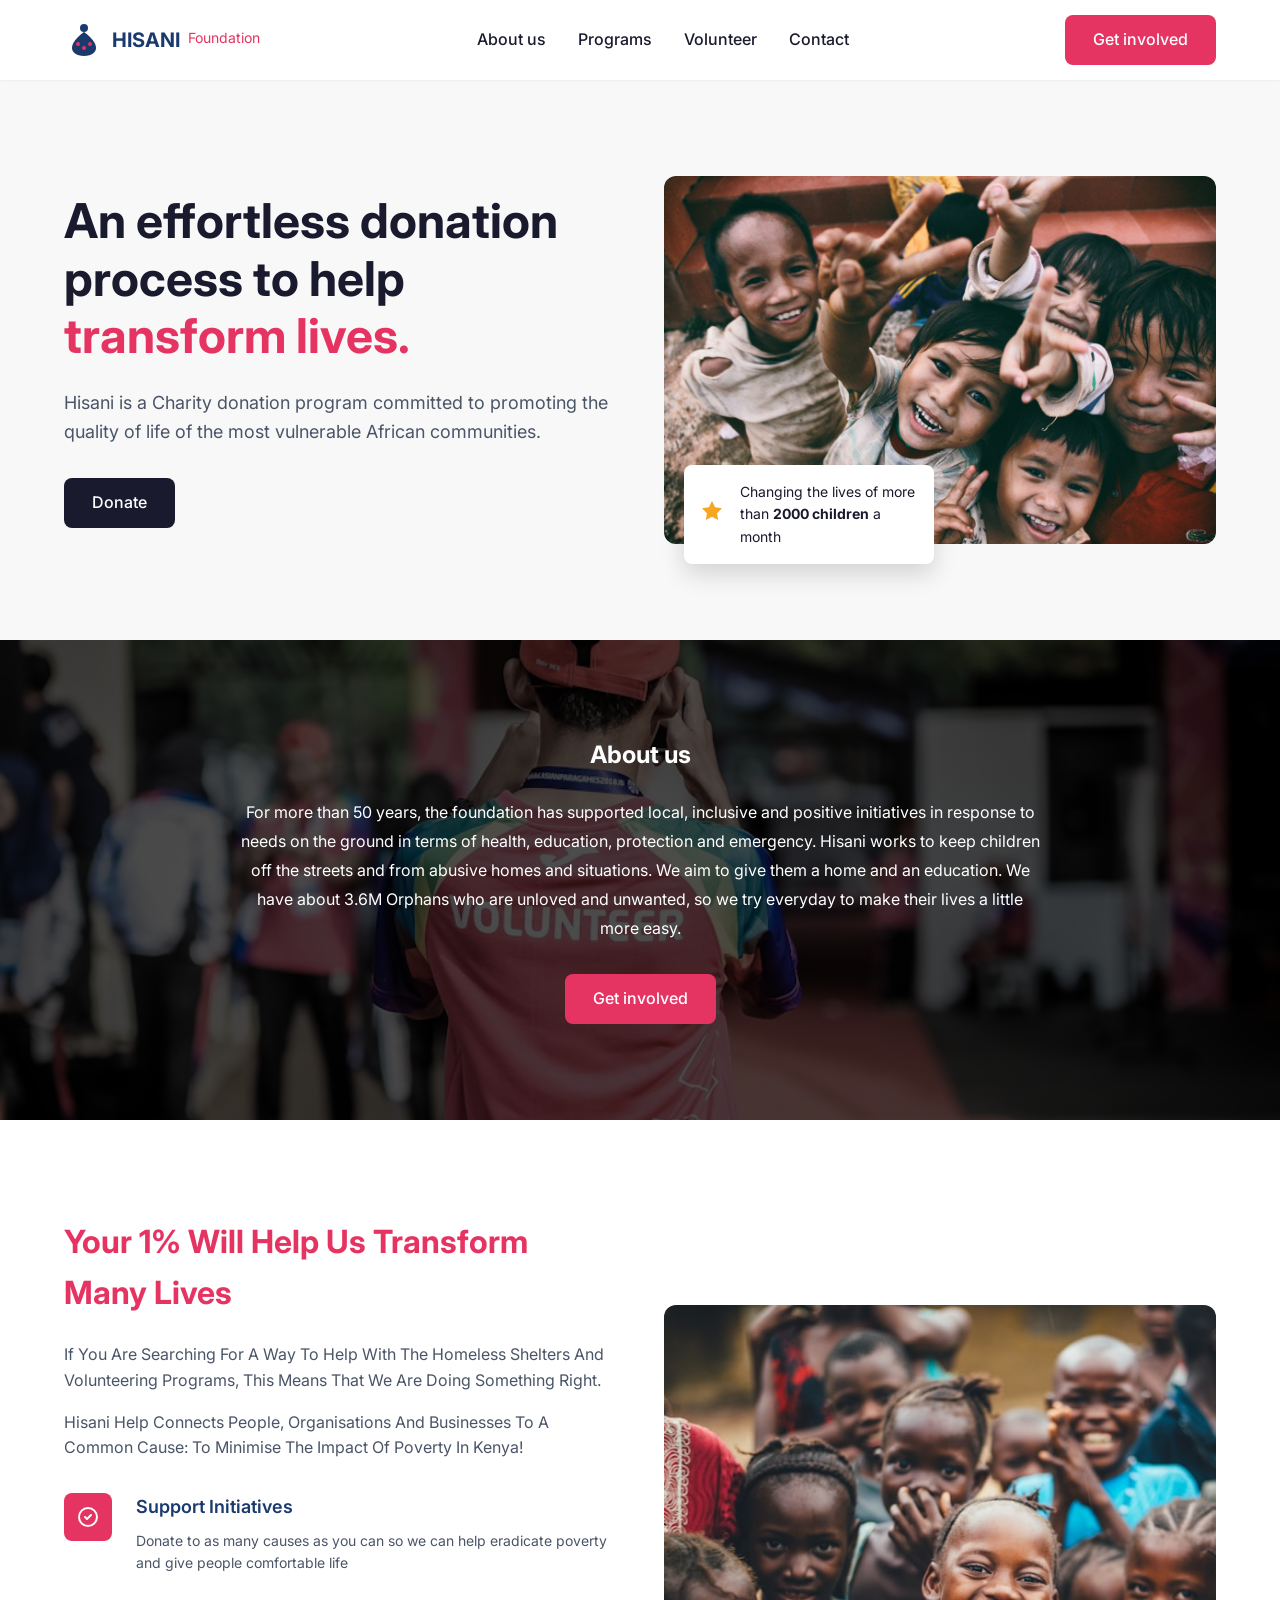
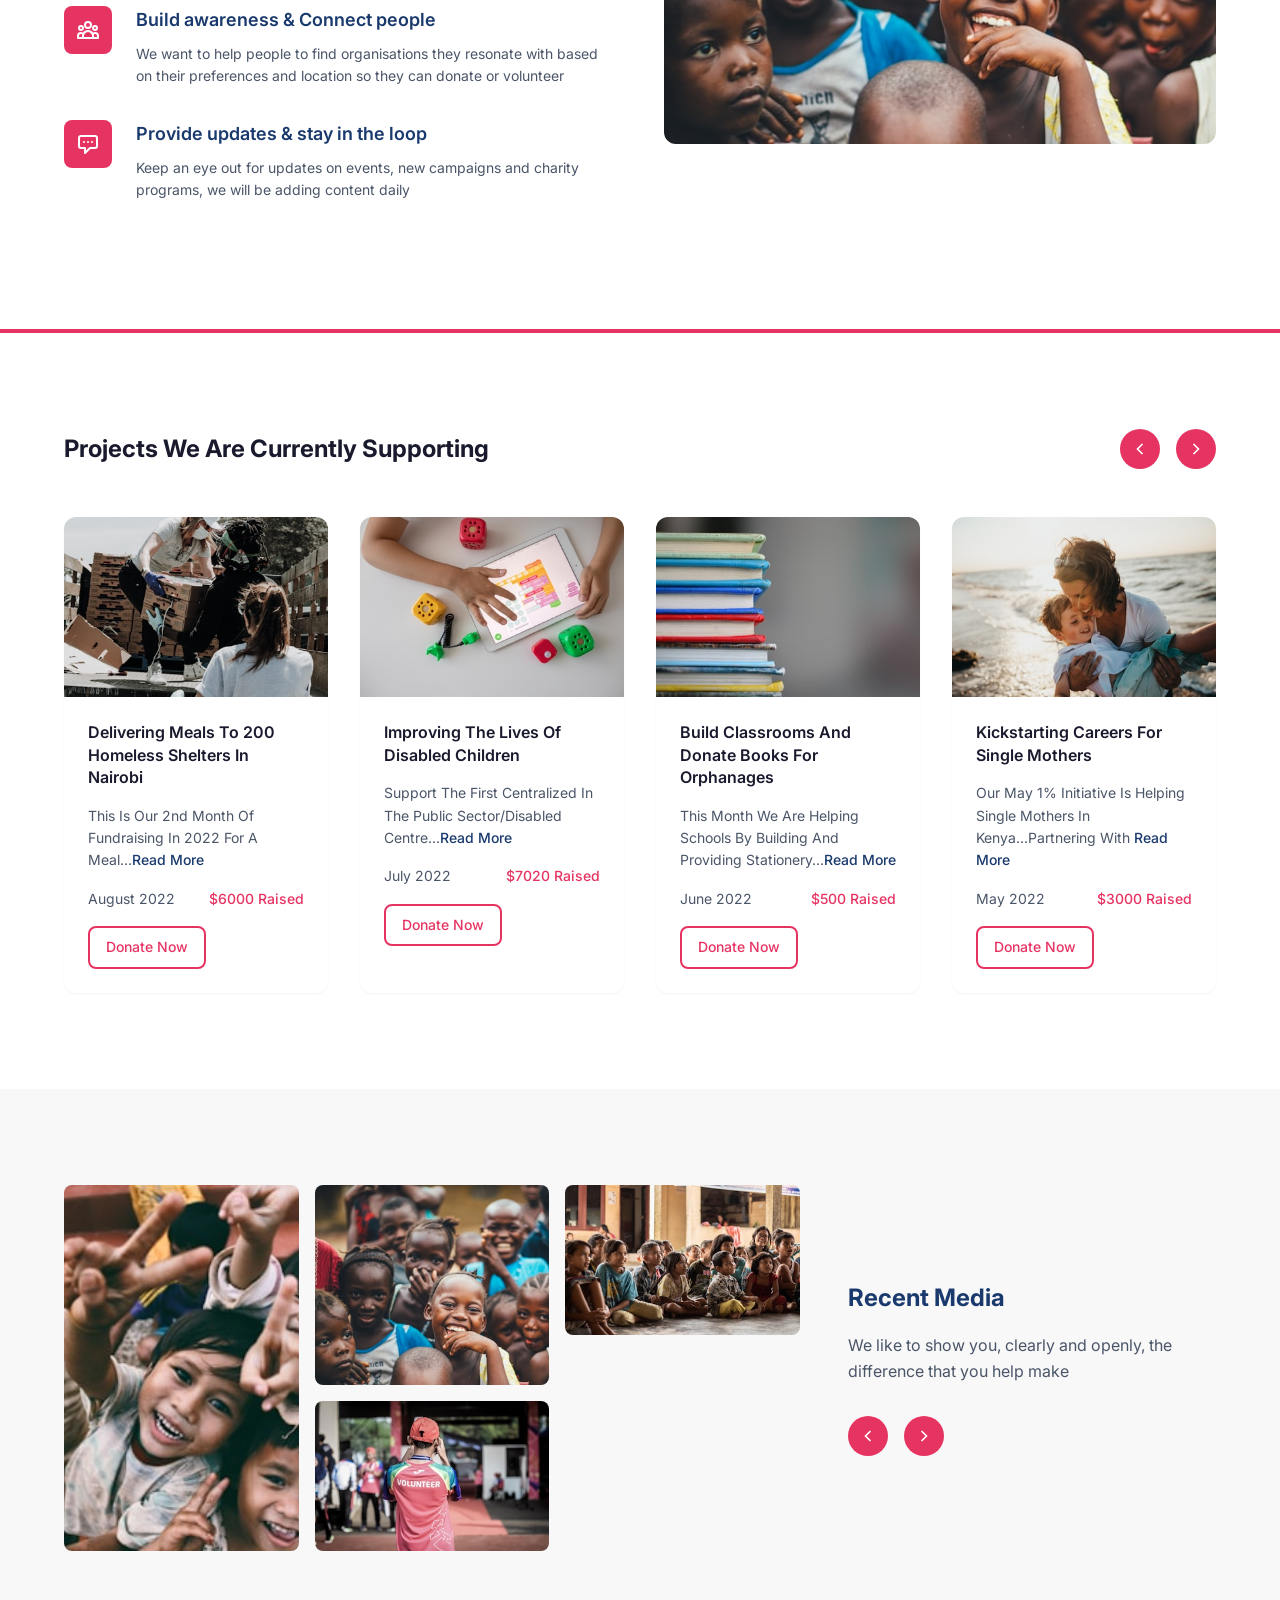
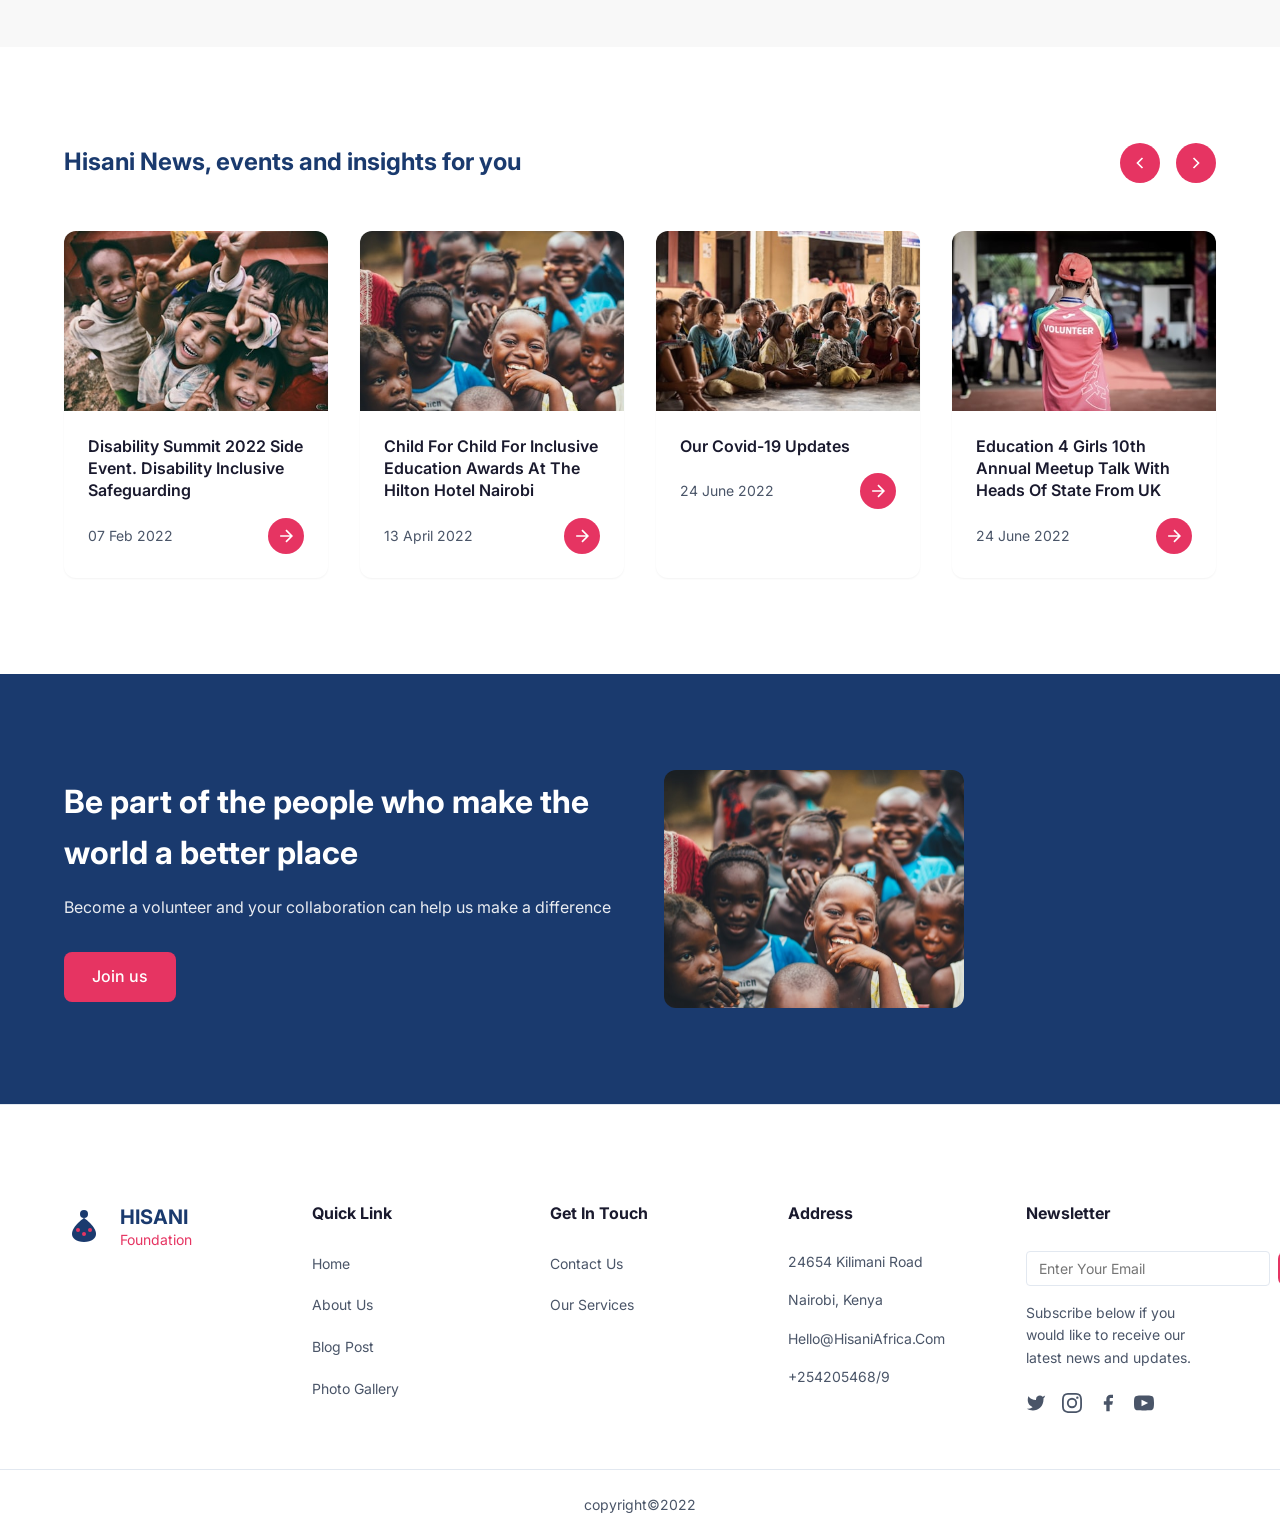
==== commit e403a572: "Revamps site pages with modern layouts and enhanced UX Introduces new hero, news, and call-to-action" ====
--- a/index.html
+++ b/index.html
@@ -4,9 +4,6 @@
   <meta charset="UTF-8">
   <meta name="viewport" content="width=device-width, initial-scale=1.0">
   <title>Hisani - Transform Lives Through Donation</title>
-  <link rel="preconnect" href="https://fonts.googleapis.com">
-  <link rel="preconnect" href="https://fonts.gstatic.com" crossorigin>
-  <link href="https://fonts.googleapis.com/css2?family=Inter:wght@400;500;600;700&display=swap" rel="stylesheet">
   <link rel="stylesheet" href="assets/css/styles.css">
 </head>
 <body>
@@ -71,6 +68,18 @@
       </div>
     </section>
 
+    <section class="about-overlay-section">
+      <div class="about-overlay-bg">
+        <div class="container">
+          <h2 class="about-overlay-title">About us</h2>
+          <p class="about-overlay-text">
+            For more than 50 years, the foundation has supported local, inclusive and positive initiatives in response to needs on the ground in terms of health, education, protection and emergency. Hisani works to keep children off the streets and from abusive homes and situations. We aim to give them a home and an education. We have about 3.6M Orphans who are unloved and unwanted, so we try everyday to make their lives a little more easy.
+          </p>
+          <a href="contact.html" class="btn btn-primary">Get involved</a>
+        </div>
+      </div>
+    </section>
+
     <section id="impact" class="impact">
       <div class="container impact-container">
         <div class="impact-content">
@@ -247,6 +256,105 @@
         </div>
       </div>
     </section>
+
+    <section class="news-section">
+      <div class="container">
+        <div class="news-header">
+          <h2 class="news-title">Hisani News, events and insights for you</h2>
+          <div class="carousel-nav">
+            <button class="carousel-btn carousel-prev" aria-label="Previous">
+              <svg width="20" height="20" viewBox="0 0 24 24" fill="none" stroke="currentColor" stroke-width="2">
+                <path d="M15 18l-6-6 6-6"/>
+              </svg>
+            </button>
+            <button class="carousel-btn carousel-next" aria-label="Next">
+              <svg width="20" height="20" viewBox="0 0 24 24" fill="none" stroke="currentColor" stroke-width="2">
+                <path d="M9 18l6-6-6-6"/>
+              </svg>
+            </button>
+          </div>
+        </div>
+        <div class="news-grid">
+          <div class="news-card">
+            <div class="news-image">
+              <img src="assets/images/media/media-1.jpg" alt="Disability Summit">
+            </div>
+            <div class="news-content">
+              <h3 class="news-card-title">Disability Summit 2022 Side Event. Disability Inclusive Safeguarding</h3>
+              <div class="news-meta">
+                <span class="news-date">07 Feb 2022</span>
+                <a href="#" class="news-link">
+                  <svg width="20" height="20" viewBox="0 0 24 24" fill="none" stroke="currentColor" stroke-width="2">
+                    <path d="M5 12h14M12 5l7 7-7 7"/>
+                  </svg>
+                </a>
+              </div>
+            </div>
+          </div>
+          <div class="news-card">
+            <div class="news-image">
+              <img src="assets/images/media/media-2.jpg" alt="Education Awards">
+            </div>
+            <div class="news-content">
+              <h3 class="news-card-title">Child For Child For Inclusive Education Awards At The Hilton Hotel Nairobi</h3>
+              <div class="news-meta">
+                <span class="news-date">13 April 2022</span>
+                <a href="#" class="news-link">
+                  <svg width="20" height="20" viewBox="0 0 24 24" fill="none" stroke="currentColor" stroke-width="2">
+                    <path d="M5 12h14M12 5l7 7-7 7"/>
+                  </svg>
+                </a>
+              </div>
+            </div>
+          </div>
+          <div class="news-card">
+            <div class="news-image">
+              <img src="assets/images/media/media-3.jpg" alt="Covid-19 Updates">
+            </div>
+            <div class="news-content">
+              <h3 class="news-card-title">Our Covid-19 Updates</h3>
+              <div class="news-meta">
+                <span class="news-date">24 June 2022</span>
+                <a href="#" class="news-link">
+                  <svg width="20" height="20" viewBox="0 0 24 24" fill="none" stroke="currentColor" stroke-width="2">
+                    <path d="M5 12h14M12 5l7 7-7 7"/>
+                  </svg>
+                </a>
+              </div>
+            </div>
+          </div>
+          <div class="news-card">
+            <div class="news-image">
+              <img src="assets/images/media/media-4.jpg" alt="Annual Meetup">
+            </div>
+            <div class="news-content">
+              <h3 class="news-card-title">Education 4 Girls 10th Annual Meetup Talk With Heads Of State From UK</h3>
+              <div class="news-meta">
+                <span class="news-date">24 June 2022</span>
+                <a href="#" class="news-link">
+                  <svg width="20" height="20" viewBox="0 0 24 24" fill="none" stroke="currentColor" stroke-width="2">
+                    <path d="M5 12h14M12 5l7 7-7 7"/>
+                  </svg>
+                </a>
+              </div>
+            </div>
+          </div>
+        </div>
+      </div>
+    </section>
+
+    <section class="cta-section">
+      <div class="container cta-container">
+        <div class="cta-content">
+          <h2 class="cta-title">Be part of the people who make the world a better place</h2>
+          <p class="cta-text">Become a volunteer and your collaboration can help us make a difference</p>
+          <a href="volunteer.html" class="btn btn-primary">Join us</a>
+        </div>
+        <div class="cta-image">
+          <img src="assets/images/hero/impact-child.jpg" alt="Hands holding heart">
+        </div>
+      </div>
+    </section>
   </main>
 
   <footer class="footer">
--- a/assets/css/styles.css
+++ b/assets/css/styles.css
@@ -1,3 +1,5 @@
+@import url('https://fonts.googleapis.com/css2?family=Inter:wght@400;500;600;700&display=swap');
+
 :root {
   --color-primary: #E63462;
   --color-primary-hover: #d42a56;
@@ -788,30 +790,95 @@
   }
 }
 
-.about-intro-section {
+.about-video-hero {
   padding: var(--spacing-xl) 0;
 }
 
-.about-intro-grid {
+.about-video-wrapper {
+  position: relative;
+  border-radius: var(--radius-lg);
+  overflow: hidden;
+  max-height: 500px;
+}
+
+.about-video-wrapper img {
+  width: 100%;
+  height: 100%;
+  object-fit: cover;
+  display: block;
+}
+
+.play-button {
+  position: absolute;
+  top: 50%;
+  left: 50%;
+  transform: translate(-50%, -50%);
+  width: 80px;
+  height: 80px;
+  background-color: var(--color-primary);
+  border: none;
+  border-radius: 50%;
+  cursor: pointer;
+  display: flex;
+  align-items: center;
+  justify-content: center;
+  color: var(--color-white);
+  transition: all var(--transition-fast);
+}
+
+.play-button:hover {
+  transform: translate(-50%, -50%) scale(1.1);
+  background-color: var(--color-primary-hover);
+}
+
+.video-caption {
+  position: absolute;
+  bottom: 20px;
+  left: 50%;
+  transform: translateX(-50%);
+  color: var(--color-white);
+  font-size: var(--font-size-lg);
+  font-weight: 500;
+  background-color: rgba(0, 0, 0, 0.5);
+  padding: 0.5rem 1rem;
+  border-radius: var(--radius-md);
+}
+
+.about-mission-vision {
+  padding: var(--spacing-xl) 0;
+}
+
+.mission-vision-grid {
   display: grid;
   grid-template-columns: 1fr;
-  gap: var(--spacing-xl);
-}
-
-.about-text {
+  gap: var(--spacing-lg);
+}
+
+.mission-box,
+.vision-box {
+  background-color: var(--color-off-white);
+  padding: var(--spacing-xl);
+  border-radius: var(--radius-lg);
+}
+
+.mission-box h2,
+.vision-box h2 {
+  font-size: var(--font-size-2xl);
+  font-weight: 700;
+  color: var(--color-navy);
+  margin-bottom: var(--spacing-md);
+}
+
+.mission-box p,
+.vision-box p {
   color: var(--color-gray);
   line-height: 1.8;
 }
 
-.about-image-section {
-  padding: var(--spacing-lg) 0;
-}
-
-.about-large-image img {
-  width: 100%;
-  max-height: 400px;
-  object-fit: cover;
-  border-radius: var(--radius-lg);
+@media (min-width: 768px) {
+  .mission-vision-grid {
+    grid-template-columns: 1fr 1fr;
+  }
 }
 
 .about-stats {
@@ -838,10 +905,6 @@
 }
 
 @media (min-width: 768px) {
-  .about-intro-grid {
-    grid-template-columns: 1fr 1fr;
-  }
-  
   .stats-grid {
     grid-template-columns: repeat(4, 1fr);
   }
@@ -1103,30 +1166,57 @@
 .contact-page-container {
   display: grid;
   grid-template-columns: 1fr;
-  gap: var(--spacing-xl);
-}
-
-.contact-intro {
-  color: var(--color-gray);
+  gap: var(--spacing-2xl);
+}
+
+.contact-info-section {
+  padding: var(--spacing-xl) 0;
+}
+
+.contact-header {
   margin-bottom: var(--spacing-xl);
+}
+
+.contact-label {
+  font-size: var(--font-size-sm);
+  font-weight: 600;
+  color: var(--color-primary);
+  letter-spacing: 2px;
+  text-transform: uppercase;
+  margin-bottom: var(--spacing-sm);
+}
+
+.contact-title {
+  font-size: var(--font-size-4xl);
+  font-weight: 700;
+  color: var(--color-dark);
+  margin-bottom: var(--spacing-md);
+}
+
+.contact-subtitle {
+  color: var(--color-gray);
+  line-height: 1.7;
+  max-width: 400px;
 }
 
 .contact-details-list {
   display: flex;
   flex-direction: column;
   gap: var(--spacing-lg);
+  margin-bottom: var(--spacing-xl);
 }
 
 .contact-detail-item {
   display: flex;
   gap: var(--spacing-md);
+  align-items: center;
 }
 
 .contact-detail-icon {
-  width: 48px;
-  height: 48px;
-  background-color: var(--color-off-white);
-  border-radius: 50%;
+  width: 56px;
+  height: 56px;
+  background-color: var(--color-primary);
+  border-radius: var(--radius-md);
   display: flex;
   align-items: center;
   justify-content: center;
@@ -1135,17 +1225,84 @@
 
 .contact-detail-content h4 {
   font-weight: 600;
-  margin-bottom: var(--spacing-xs);
+  margin-bottom: 0.25rem;
+  color: var(--color-dark);
 }
 
 .contact-detail-content p {
   color: var(--color-gray);
-  font-size: var(--font-size-sm);
+}
+
+.social-links-title {
+  font-size: var(--font-size-lg);
+  font-weight: 600;
+  color: var(--color-dark);
+  margin-bottom: var(--spacing-md);
+}
+
+.social-links {
+  display: flex;
+  gap: var(--spacing-md);
+}
+
+.social-link {
+  width: 44px;
+  height: 44px;
+  background-color: var(--color-gray-light);
+  border-radius: 50%;
+  display: flex;
+  align-items: center;
+  justify-content: center;
+  color: var(--color-dark);
+  transition: all var(--transition-fast);
+}
+
+.social-link:hover {
+  background-color: var(--color-primary);
+  color: var(--color-white);
+}
+
+.contact-form-wrapper {
+  background-color: var(--color-off-white);
+  padding: var(--spacing-xl);
+  border-radius: var(--radius-lg);
+}
+
+.contact-form-title {
+  font-size: var(--font-size-2xl);
+  font-weight: 700;
+  color: var(--color-dark);
+  margin-bottom: var(--spacing-lg);
+}
+
+.contact-form .form-group input,
+.contact-form .form-group textarea {
+  background-color: var(--color-white);
+  border: none;
+  border-radius: var(--radius-md);
+  padding: 1rem;
+}
+
+.contact-form .form-group input::placeholder,
+.contact-form .form-group textarea::placeholder {
+  color: var(--color-gray);
+}
+
+.contact-form .btn {
+  width: 100%;
+  padding: 1rem;
+  font-size: var(--font-size-base);
+  font-weight: 600;
 }
 
 @media (min-width: 768px) {
   .contact-page-container {
     grid-template-columns: 1fr 1fr;
+    align-items: start;
+  }
+  
+  .contact-title {
+    font-size: var(--font-size-5xl);
   }
 }
 
@@ -1348,3 +1505,309 @@
 .home-projects {
   border-top: 4px solid var(--color-primary);
 }
+
+.about-overlay-section {
+  position: relative;
+}
+
+.about-overlay-bg {
+  background: linear-gradient(rgba(0, 0, 0, 0.7), rgba(0, 0, 0, 0.7)), 
+              url('../images/about/about-volunteers.jpg') center/cover;
+  padding: var(--spacing-3xl) 0;
+  text-align: center;
+  color: var(--color-white);
+}
+
+.about-overlay-title {
+  font-size: var(--font-size-2xl);
+  font-weight: 700;
+  margin-bottom: var(--spacing-md);
+}
+
+.about-overlay-text {
+  max-width: 800px;
+  margin: 0 auto var(--spacing-lg);
+  line-height: 1.8;
+}
+
+.news-section {
+  padding: var(--spacing-3xl) 0;
+}
+
+.news-header {
+  display: flex;
+  justify-content: space-between;
+  align-items: center;
+  margin-bottom: var(--spacing-xl);
+}
+
+.news-title {
+  font-size: var(--font-size-2xl);
+  font-weight: 700;
+  color: var(--color-navy);
+}
+
+.news-grid {
+  display: grid;
+  grid-template-columns: 1fr;
+  gap: var(--spacing-lg);
+}
+
+.news-card {
+  background: var(--color-white);
+  border-radius: var(--radius-lg);
+  overflow: hidden;
+  box-shadow: var(--shadow-sm);
+}
+
+.news-image img {
+  width: 100%;
+  height: 180px;
+  object-fit: cover;
+}
+
+.news-content {
+  padding: var(--spacing-md);
+}
+
+.news-card-title {
+  font-size: var(--font-size-base);
+  font-weight: 600;
+  margin-bottom: var(--spacing-sm);
+  color: var(--color-dark-secondary);
+  line-height: 1.4;
+}
+
+.news-meta {
+  display: flex;
+  justify-content: space-between;
+  align-items: center;
+}
+
+.news-date {
+  font-size: var(--font-size-sm);
+  color: var(--color-gray);
+}
+
+.news-link {
+  width: 36px;
+  height: 36px;
+  background-color: var(--color-primary);
+  color: var(--color-white);
+  border-radius: 50%;
+  display: flex;
+  align-items: center;
+  justify-content: center;
+}
+
+.news-link:hover {
+  background-color: var(--color-primary-hover);
+}
+
+@media (min-width: 768px) {
+  .news-grid {
+    grid-template-columns: repeat(2, 1fr);
+  }
+}
+
+@media (min-width: 1024px) {
+  .news-grid {
+    grid-template-columns: repeat(4, 1fr);
+  }
+}
+
+.cta-section {
+  background-color: var(--color-navy);
+  padding: var(--spacing-3xl) 0;
+  color: var(--color-white);
+}
+
+.cta-container {
+  display: grid;
+  grid-template-columns: 1fr;
+  gap: var(--spacing-xl);
+  align-items: center;
+}
+
+.cta-title {
+  font-size: var(--font-size-2xl);
+  font-weight: 700;
+  margin-bottom: var(--spacing-sm);
+}
+
+.cta-text {
+  margin-bottom: var(--spacing-lg);
+  opacity: 0.9;
+}
+
+.cta-image img {
+  border-radius: var(--radius-lg);
+  max-width: 300px;
+}
+
+@media (min-width: 768px) {
+  .cta-container {
+    grid-template-columns: 1fr 1fr;
+  }
+  
+  .cta-title {
+    font-size: var(--font-size-3xl);
+  }
+}
+
+.contact-header {
+  margin-bottom: var(--spacing-xl);
+}
+
+.contact-label {
+  text-transform: uppercase;
+  font-size: var(--font-size-sm);
+  color: var(--color-primary);
+  font-weight: 600;
+  letter-spacing: 1px;
+  margin-bottom: var(--spacing-xs);
+}
+
+.contact-title {
+  font-size: var(--font-size-3xl);
+  font-weight: 700;
+  color: var(--color-dark-secondary);
+}
+
+.contact-subtitle {
+  color: var(--color-gray);
+  margin-top: var(--spacing-xs);
+}
+
+.social-links-title {
+  font-size: var(--font-size-base);
+  font-weight: 600;
+  color: var(--color-primary);
+  margin-top: var(--spacing-xl);
+  margin-bottom: var(--spacing-sm);
+}
+
+.social-links {
+  display: flex;
+  gap: var(--spacing-sm);
+}
+
+.social-link {
+  width: 36px;
+  height: 36px;
+  background-color: var(--color-dark-secondary);
+  color: var(--color-white);
+  border-radius: 50%;
+  display: flex;
+  align-items: center;
+  justify-content: center;
+  transition: background-color var(--transition-fast);
+}
+
+.social-link:hover {
+  background-color: var(--color-primary);
+}
+
+.contact-form-wrapper {
+  background-color: var(--color-off-white);
+  padding: var(--spacing-xl);
+  border-radius: var(--radius-lg);
+}
+
+.contact-form-title {
+  font-size: var(--font-size-xl);
+  font-weight: 700;
+  color: var(--color-navy);
+  margin-bottom: var(--spacing-lg);
+}
+
+.volunteer-services-section {
+  padding: var(--spacing-3xl) 0;
+}
+
+.services-title {
+  font-size: var(--font-size-2xl);
+  font-weight: 700;
+  color: var(--color-navy);
+  text-align: center;
+  margin-bottom: var(--spacing-xl);
+}
+
+.services-grid {
+  display: grid;
+  grid-template-columns: repeat(2, 1fr);
+  gap: var(--spacing-lg);
+}
+
+.service-card {
+  display: flex;
+  gap: var(--spacing-sm);
+}
+
+.service-icon {
+  width: 40px;
+  height: 40px;
+  background-color: var(--color-primary);
+  border-radius: var(--radius-md);
+  display: flex;
+  align-items: center;
+  justify-content: center;
+  flex-shrink: 0;
+}
+
+.service-icon svg {
+  color: var(--color-white);
+}
+
+.service-content h3 {
+  font-size: var(--font-size-base);
+  font-weight: 600;
+  color: var(--color-navy);
+  margin-bottom: var(--spacing-xs);
+}
+
+.service-content p {
+  font-size: var(--font-size-sm);
+  color: var(--color-gray);
+}
+
+@media (min-width: 768px) {
+  .services-grid {
+    grid-template-columns: repeat(3, 1fr);
+  }
+}
+
+.group-volunteer-section {
+  padding: var(--spacing-3xl) 0;
+  background-color: var(--color-off-white);
+}
+
+.group-volunteer-container {
+  display: grid;
+  grid-template-columns: 1fr;
+  gap: var(--spacing-xl);
+  align-items: center;
+}
+
+.group-volunteer-title {
+  font-size: var(--font-size-2xl);
+  font-weight: 700;
+  color: var(--color-navy);
+  margin-bottom: var(--spacing-md);
+}
+
+.group-volunteer-text {
+  color: var(--color-gray);
+  margin-bottom: var(--spacing-lg);
+}
+
+.group-volunteer-image img {
+  border-radius: var(--radius-lg);
+  width: 100%;
+}
+
+@media (min-width: 768px) {
+  .group-volunteer-container {
+    grid-template-columns: 1fr 1fr;
+  }
+}
